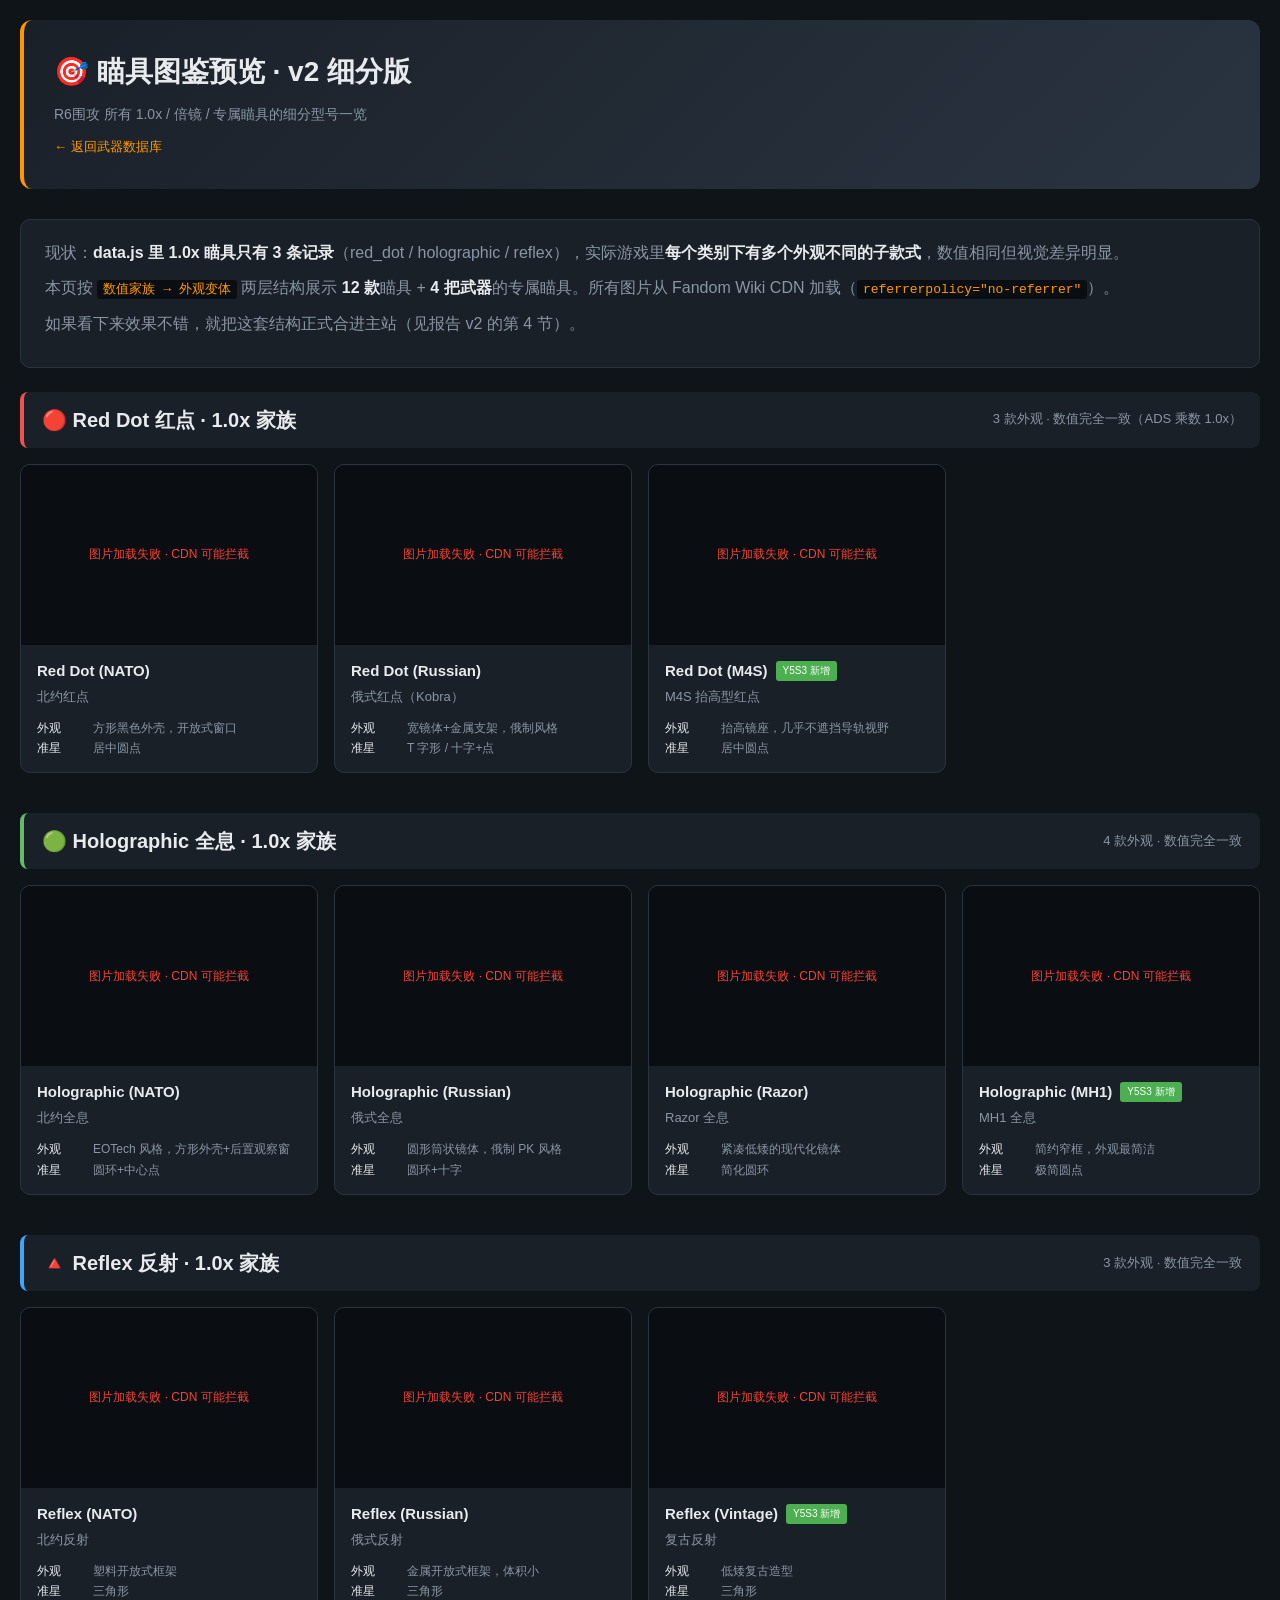
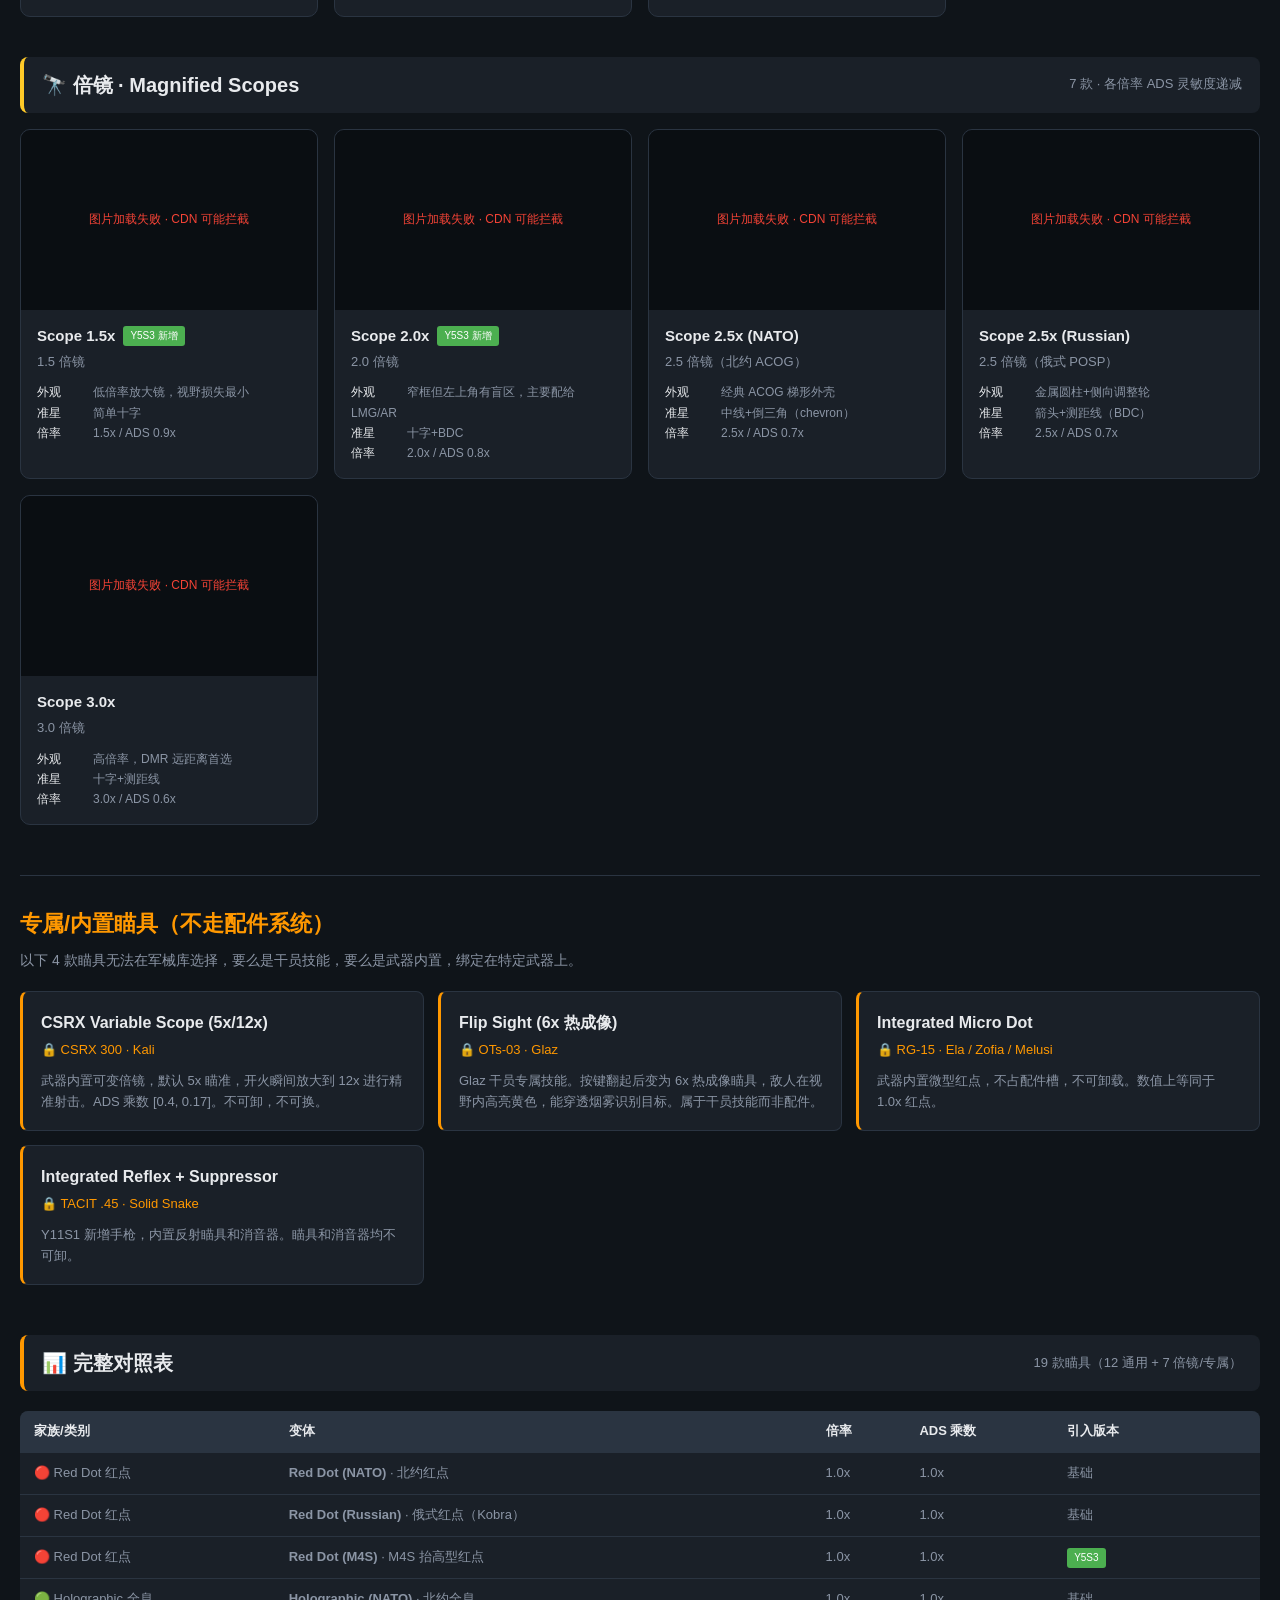
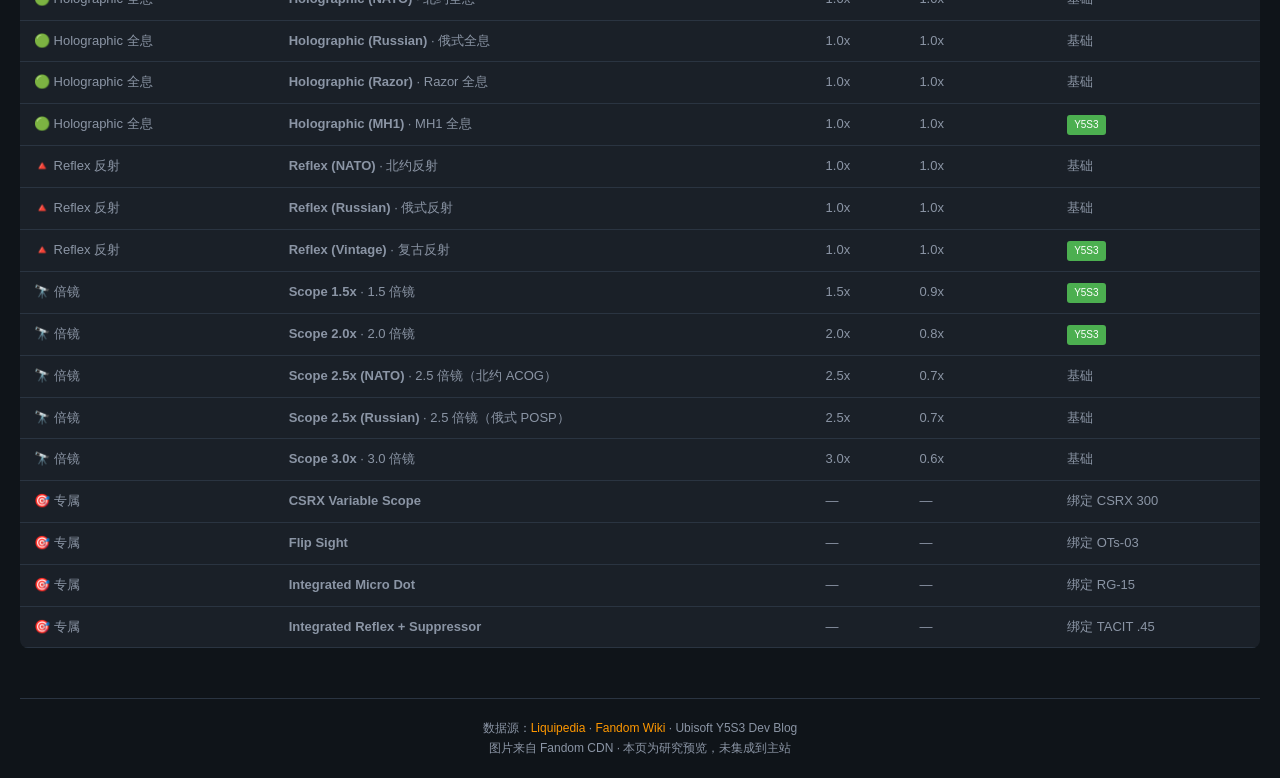
==== sights-preview.html @ 86407b9c "feat(sights): 新增瞄具 v2 细分版预览页 (sights-preview.html)" ====
<!DOCTYPE html>
<html lang="zh-CN">
<head>
<meta charset="UTF-8">
<meta name="viewport" content="width=device-width, initial-scale=1.0">
<title>R6S 瞄具图鉴预览 · v2 细分版</title>
<style>
  :root {
    --bg: #0f1419;
    --card: #1a2028;
    --card-hover: #232a35;
    --border: #2a3441;
    --text: #e8eaed;
    --text-dim: #8b95a5;
    --accent: #ff9800;
    --ok: #4caf50;
    --warn: #f44336;
    --family-red: #ef5350;
    --family-green: #66bb6a;
    --family-blue: #42a5f5;
    --family-gold: #ffca28;
  }
  * { box-sizing: border-box; margin: 0; padding: 0; }
  body {
    background: var(--bg);
    color: var(--text);
    font-family: -apple-system, 'Segoe UI', 'PingFang SC', 'Microsoft YaHei', sans-serif;
    line-height: 1.6;
    padding: 20px;
    max-width: 1400px;
    margin: 0 auto;
  }
  .banner {
    background: linear-gradient(135deg, #1a2028 0%, #2a3441 100%);
    padding: 30px;
    border-radius: 12px;
    border-left: 4px solid var(--accent);
    margin-bottom: 30px;
  }
  h1 { font-size: 28px; margin-bottom: 8px; }
  .subtitle { color: var(--text-dim); font-size: 14px; }
  .back-link {
    display: inline-block; margin-top: 12px;
    color: var(--accent); text-decoration: none;
    font-size: 13px;
  }
  .back-link:hover { text-decoration: underline; }

  .intro {
    background: var(--card);
    padding: 20px 24px;
    border-radius: 10px;
    margin-bottom: 24px;
    border: 1px solid var(--border);
  }
  .intro p { margin-bottom: 10px; color: var(--text-dim); }
  .intro strong { color: var(--text); }
  .intro code {
    background: #0a0e12;
    color: var(--accent);
    padding: 2px 6px;
    border-radius: 3px;
    font-size: 13px;
  }

  .family-section {
    margin-bottom: 40px;
  }
  .family-header {
    display: flex;
    align-items: center;
    gap: 12px;
    margin-bottom: 16px;
    padding: 12px 18px;
    background: var(--card);
    border-radius: 8px;
    border-left: 4px solid var(--family-color);
  }
  .family-header.red    { --family-color: var(--family-red); }
  .family-header.green  { --family-color: var(--family-green); }
  .family-header.blue   { --family-color: var(--family-blue); }
  .family-header.gold   { --family-color: var(--family-gold); }
  .family-title { font-size: 20px; font-weight: 600; }
  .family-meta  { color: var(--text-dim); font-size: 13px; margin-left: auto; }

  .variant-grid {
    display: grid;
    grid-template-columns: repeat(auto-fill, minmax(280px, 1fr));
    gap: 16px;
  }
  .variant-card {
    background: var(--card);
    border: 1px solid var(--border);
    border-radius: 10px;
    overflow: hidden;
    transition: transform 0.15s, border-color 0.15s;
  }
  .variant-card:hover {
    transform: translateY(-2px);
    border-color: var(--accent);
    background: var(--card-hover);
  }
  .variant-image {
    width: 100%;
    height: 180px;
    background: #0a0e12;
    display: flex;
    align-items: center;
    justify-content: center;
    overflow: hidden;
    position: relative;
  }
  .variant-image img {
    max-width: 90%;
    max-height: 90%;
    object-fit: contain;
    filter: drop-shadow(0 2px 8px rgba(0,0,0,0.5));
  }
  .variant-image .loading {
    color: var(--text-dim);
    font-size: 13px;
  }
  .variant-image .error {
    color: var(--warn);
    font-size: 12px;
    padding: 12px;
    text-align: center;
  }
  .variant-info {
    padding: 14px 16px;
  }
  .variant-name {
    font-size: 15px;
    font-weight: 600;
    margin-bottom: 4px;
    display: flex;
    align-items: center;
    gap: 8px;
  }
  .variant-cn {
    color: var(--text-dim);
    font-size: 13px;
    margin-bottom: 10px;
  }
  .variant-detail {
    font-size: 12px;
    color: var(--text-dim);
    line-height: 1.7;
  }
  .variant-detail .label {
    color: var(--text);
    display: inline-block;
    min-width: 56px;
  }
  .badge {
    display: inline-block;
    padding: 2px 7px;
    border-radius: 3px;
    font-size: 10px;
    font-weight: 500;
    background: #2a3441;
    color: var(--text-dim);
  }
  .badge.new { background: #4caf50; color: white; }

  .special-section {
    margin-top: 50px;
    padding-top: 30px;
    border-top: 1px solid var(--border);
  }
  .special-section h2 {
    font-size: 22px; margin-bottom: 8px; color: var(--accent);
  }
  .special-section .desc { color: var(--text-dim); margin-bottom: 20px; font-size: 14px; }
  .special-grid {
    display: grid;
    grid-template-columns: repeat(auto-fit, minmax(300px, 1fr));
    gap: 14px;
  }
  .special-card {
    background: var(--card);
    border: 1px solid var(--border);
    border-left: 3px solid var(--accent);
    border-radius: 8px;
    padding: 18px;
  }
  .special-name { font-size: 16px; font-weight: 600; margin-bottom: 4px; }
  .special-weapon { color: var(--accent); font-size: 13px; margin-bottom: 10px; }
  .special-desc { color: var(--text-dim); font-size: 13px; }

  .comparison-table {
    width: 100%;
    margin-top: 20px;
    border-collapse: collapse;
    background: var(--card);
    border-radius: 8px;
    overflow: hidden;
  }
  .comparison-table th, .comparison-table td {
    padding: 10px 14px;
    text-align: left;
    border-bottom: 1px solid var(--border);
    font-size: 13px;
  }
  .comparison-table th {
    background: #2a3441;
    color: var(--text);
    font-weight: 600;
  }
  .comparison-table td { color: var(--text-dim); }

  footer {
    margin-top: 50px;
    padding-top: 20px;
    border-top: 1px solid var(--border);
    color: var(--text-dim);
    font-size: 12px;
    text-align: center;
  }
  footer a { color: var(--accent); text-decoration: none; }
</style>
</head>
<body>

<div class="banner">
  <h1>🎯 瞄具图鉴预览 · v2 细分版</h1>
  <div class="subtitle">R6围攻 所有 1.0x / 倍镜 / 专属瞄具的细分型号一览</div>
  <a href="index.html" class="back-link">← 返回武器数据库</a>
</div>

<div class="intro">
  <p>现状：<strong>data.js 里 1.0x 瞄具只有 3 条记录</strong>（red_dot / holographic / reflex），实际游戏里<strong>每个类别下有多个外观不同的子款式</strong>，数值相同但视觉差异明显。</p>
  <p>本页按 <code>数值家族 → 外观变体</code> 两层结构展示 <strong>12 款</strong>瞄具 +
    <strong>4 把武器</strong>的专属瞄具。所有图片从 Fandom Wiki CDN 加载（<code>referrerpolicy="no-referrer"</code>）。</p>
  <p>如果看下来效果不错，就把这套结构正式合进主站（见报告 v2 的第 4 节）。</p>
</div>

<!-- 1.0x 三大家族 -->
<div class="family-section">
  <div class="family-header red">
    <span class="family-title">🔴 Red Dot 红点 · 1.0x 家族</span>
    <span class="family-meta">3 款外观 · 数值完全一致（ADS 乘数 1.0x）</span>
  </div>
  <div class="variant-grid" id="grid-reddot"></div>
</div>

<div class="family-section">
  <div class="family-header green">
    <span class="family-title">🟢 Holographic 全息 · 1.0x 家族</span>
    <span class="family-meta">4 款外观 · 数值完全一致</span>
  </div>
  <div class="variant-grid" id="grid-holo"></div>
</div>

<div class="family-section">
  <div class="family-header blue">
    <span class="family-title">🔺 Reflex 反射 · 1.0x 家族</span>
    <span class="family-meta">3 款外观 · 数值完全一致</span>
  </div>
  <div class="variant-grid" id="grid-reflex"></div>
</div>

<!-- 倍镜 -->
<div class="family-section">
  <div class="family-header gold">
    <span class="family-title">🔭 倍镜 · Magnified Scopes</span>
    <span class="family-meta">7 款 · 各倍率 ADS 灵敏度递减</span>
  </div>
  <div class="variant-grid" id="grid-scopes"></div>
</div>

<!-- 专属瞄具 -->
<div class="special-section">
  <h2>专属/内置瞄具（不走配件系统）</h2>
  <div class="desc">以下 4 款瞄具无法在军械库选择，要么是干员技能，要么是武器内置，绑定在特定武器上。</div>
  <div class="special-grid" id="grid-special"></div>
</div>

<!-- 对照表 -->
<div class="family-section" style="margin-top: 50px;">
  <div class="family-header" style="--family-color: var(--accent); border-left-color: var(--accent);">
    <span class="family-title">📊 完整对照表</span>
    <span class="family-meta">19 款瞄具（12 通用 + 7 倍镜/专属）</span>
  </div>
  <table class="comparison-table">
    <thead>
      <tr>
        <th>家族/类别</th>
        <th>变体</th>
        <th>倍率</th>
        <th>ADS 乘数</th>
        <th>引入版本</th>
      </tr>
    </thead>
    <tbody id="comparison-body"></tbody>
  </table>
</div>

<footer>
  数据源：<a href="https://liquipedia.net/rainbowsix/Portal:Attachments/Sights" target="_blank">Liquipedia</a>
  · <a href="https://rainbowsix.fandom.com/wiki/Red_Dot_Sight" target="_blank">Fandom Wiki</a>
  · Ubisoft Y5S3 Dev Blog<br>
  图片来自 Fandom CDN · 本页为研究预览，未集成到主站
</footer>

<script>
// ===== 数据定义（v2 两层结构） =====
const SIGHT_VARIANTS = [
  // Red Dot 3款
  { key:'red_dot_nato', family:'red_dot', label:'Red Dot (NATO)', labelCn:'北约红点',
    style:'方形黑色外壳，开放式窗口', reticle:'居中圆点', introducedIn:'基础',
    image:'https://static.wikia.nocookie.net/rainbowsix/images/4/46/NATO_Red_Dot_Regular.png/revision/latest?cb=20210202231606' },
  { key:'red_dot_russian', family:'red_dot', label:'Red Dot (Russian)', labelCn:'俄式红点（Kobra）',
    style:'宽镜体+金属支架，俄制风格', reticle:'T 字形 / 十字+点', introducedIn:'基础',
    image:'https://static.wikia.nocookie.net/rainbowsix/images/c/cb/Red_Dot_Sight_Russian.PNG/revision/latest?cb=20200821085640' },
  { key:'red_dot_m4s', family:'red_dot', label:'Red Dot (M4S)', labelCn:'M4S 抬高型红点',
    style:'抬高镜座，几乎不遮挡导轨视野', reticle:'居中圆点', introducedIn:'Y5S3',
    image:'https://static.wikia.nocookie.net/rainbowsix/images/3/35/NATO_Red_Dot_Raised.png/revision/latest?cb=20210202231627' },

  // Holo 4款
  { key:'holo_nato', family:'holographic', label:'Holographic (NATO)', labelCn:'北约全息',
    style:'EOTech 风格，方形外壳+后置观察窗', reticle:'圆环+中心点', introducedIn:'基础',
    image:'https://static.wikia.nocookie.net/rainbowsix/images/5/53/NATO_Holographic.png/revision/latest?cb=20210202225911' },
  { key:'holo_russian', family:'holographic', label:'Holographic (Russian)', labelCn:'俄式全息',
    style:'圆形筒状镜体，俄制 PK 风格', reticle:'圆环+十字', introducedIn:'基础',
    image:'https://static.wikia.nocookie.net/rainbowsix/images/9/98/Holographic_Sight_Russian.PNG/revision/latest?cb=20200821090814' },
  { key:'holo_razor', family:'holographic', label:'Holographic (Razor)', labelCn:'Razor 全息',
    style:'紧凑低矮的现代化镜体', reticle:'简化圆环', introducedIn:'基础',
    image:'https://static.wikia.nocookie.net/rainbowsix/images/b/bc/Razor_Holographic.png/revision/latest?cb=20210202225956' },
  { key:'holo_mh1', family:'holographic', label:'Holographic (MH1)', labelCn:'MH1 全息',
    style:'简约窄框，外观最简洁', reticle:'极简圆点', introducedIn:'Y5S3',
    image:'https://static.wikia.nocookie.net/rainbowsix/images/0/01/MH1_Holographic.png/revision/latest?cb=20210202230013' },

  // Reflex 3款
  { key:'reflex_nato', family:'reflex', label:'Reflex (NATO)', labelCn:'北约反射',
    style:'塑料开放式框架', reticle:'三角形', introducedIn:'基础',
    image:'https://static.wikia.nocookie.net/rainbowsix/images/c/c7/NATO_Reflex.png/revision/latest?cb=20210202231743' },
  { key:'reflex_russian', family:'reflex', label:'Reflex (Russian)', labelCn:'俄式反射',
    style:'金属开放式框架，体积小', reticle:'三角形', introducedIn:'基础',
    image:'https://static.wikia.nocookie.net/rainbowsix/images/b/b9/Reflex_Sight_Russian_1.png/revision/latest?cb=20210110024456' },
  { key:'reflex_vintage', family:'reflex', label:'Reflex (Vintage)', labelCn:'复古反射',
    style:'低矮复古造型', reticle:'三角形', introducedIn:'Y5S3',
    image:'https://static.wikia.nocookie.net/rainbowsix/images/1/18/Vintage_Reflex.png/revision/latest?cb=20210219051957' },

  // 倍镜
  { key:'scope_1_5x', family:'scope', label:'Scope 1.5x', labelCn:'1.5 倍镜',
    style:'低倍率放大镜，视野损失最小', reticle:'简单十字', introducedIn:'Y5S3', mag:'1.5x', adsMult:'0.9x',
    image:'https://static.wikia.nocookie.net/rainbowsix/images/7/7c/Scope_1.5x_HUD_Icon_R6S.png/revision/latest?cb=20200823024509' },
  { key:'scope_2_0x', family:'scope', label:'Scope 2.0x', labelCn:'2.0 倍镜',
    style:'窄框但左上角有盲区，主要配给 LMG/AR', reticle:'十字+BDC', introducedIn:'Y5S3', mag:'2.0x', adsMult:'0.8x',
    image:'https://static.wikia.nocookie.net/rainbowsix/images/d/d4/Scope_2.0x_HUD_Icon_R6S.png/revision/latest?cb=20200823030429' },
  { key:'scope_2_5x_nato', family:'scope', label:'Scope 2.5x (NATO)', labelCn:'2.5 倍镜（北约 ACOG）',
    style:'经典 ACOG 梯形外壳', reticle:'中线+倒三角（chevron）', introducedIn:'基础', mag:'2.5x', adsMult:'0.7x',
    image:'https://static.wikia.nocookie.net/rainbowsix/images/0/0c/Scope_2.5x_NATO_Icon.png/revision/latest?cb=20200821083835' },
  { key:'scope_2_5x_russian', family:'scope', label:'Scope 2.5x (Russian)', labelCn:'2.5 倍镜（俄式 POSP）',
    style:'金属圆柱+侧向调整轮', reticle:'箭头+测距线（BDC）', introducedIn:'基础', mag:'2.5x', adsMult:'0.7x',
    image:'https://static.wikia.nocookie.net/rainbowsix/images/8/8b/Scope_2.5x_Russian_Icon.png/revision/latest?cb=20200821083857' },
  { key:'scope_3_0x', family:'scope', label:'Scope 3.0x', labelCn:'3.0 倍镜',
    style:'高倍率，DMR 远距离首选', reticle:'十字+测距线', introducedIn:'基础', mag:'3.0x', adsMult:'0.6x',
    image:'https://static.wikia.nocookie.net/rainbowsix/images/b/bf/Scope_3.0x_Icon.jpeg/revision/latest?cb=20200821064044' }
];

const SPECIAL_SIGHTS = [
  { name:'CSRX Variable Scope (5x/12x)', weapon:'CSRX 300 · Kali',
    desc:'武器内置可变倍镜，默认 5x 瞄准，开火瞬间放大到 12x 进行精准射击。ADS 乘数 [0.4, 0.17]。不可卸，不可换。' },
  { name:'Flip Sight (6x 热成像)', weapon:'OTs-03 · Glaz',
    desc:'Glaz 干员专属技能。按键翻起后变为 6x 热成像瞄具，敌人在视野内高亮黄色，能穿透烟雾识别目标。属于干员技能而非配件。' },
  { name:'Integrated Micro Dot', weapon:'RG-15 · Ela / Zofia / Melusi',
    desc:'武器内置微型红点，不占配件槽，不可卸载。数值上等同于 1.0x 红点。' },
  { name:'Integrated Reflex + Suppressor', weapon:'TACIT .45 · Solid Snake',
    desc:'Y11S1 新增手枪，内置反射瞄具和消音器。瞄具和消音器均不可卸。' }
];

// ===== 渲染 =====
function makeCard(v) {
  const badge = v.introducedIn === 'Y5S3' ? `<span class="badge new">Y5S3 新增</span>` : '';
  return `
    <div class="variant-card">
      <div class="variant-image">
        <img src="${v.image}" alt="${v.label}" referrerpolicy="no-referrer"
             onerror="this.style.display='none'; this.parentNode.innerHTML='<div class=\\'error\\'>图片加载失败 · CDN 可能拦截</div>'">
      </div>
      <div class="variant-info">
        <div class="variant-name">${v.label} ${badge}</div>
        <div class="variant-cn">${v.labelCn}</div>
        <div class="variant-detail">
          <div><span class="label">外观</span>${v.style}</div>
          <div><span class="label">准星</span>${v.reticle}</div>
          ${v.mag ? `<div><span class="label">倍率</span>${v.mag} / ADS ${v.adsMult}</div>` : ''}
        </div>
      </div>
    </div>`;
}

function render() {
  const byFamily = {
    red_dot:    document.getElementById('grid-reddot'),
    holographic:document.getElementById('grid-holo'),
    reflex:     document.getElementById('grid-reflex'),
    scope:      document.getElementById('grid-scopes')
  };
  SIGHT_VARIANTS.forEach(v => {
    const g = byFamily[v.family];
    if (g) g.insertAdjacentHTML('beforeend', makeCard(v));
  });

  // 专属
  const spGrid = document.getElementById('grid-special');
  SPECIAL_SIGHTS.forEach(s => {
    spGrid.insertAdjacentHTML('beforeend', `
      <div class="special-card">
        <div class="special-name">${s.name}</div>
        <div class="special-weapon">🔒 ${s.weapon}</div>
        <div class="special-desc">${s.desc}</div>
      </div>`);
  });

  // 对照表
  const familyLabel = { red_dot:'🔴 Red Dot 红点', holographic:'🟢 Holographic 全息', reflex:'🔺 Reflex 反射', scope:'🔭 倍镜' };
  const body = document.getElementById('comparison-body');
  SIGHT_VARIANTS.forEach(v => {
    body.insertAdjacentHTML('beforeend', `
      <tr>
        <td>${familyLabel[v.family] || v.family}</td>
        <td><strong>${v.label}</strong> · ${v.labelCn}</td>
        <td>${v.mag || '1.0x'}</td>
        <td>${v.adsMult || '1.0x'}</td>
        <td>${v.introducedIn === 'Y5S3' ? '<span class="badge new">Y5S3</span>' : '基础'}</td>
      </tr>`);
  });
  // 专属瞄具也塞进表尾
  SPECIAL_SIGHTS.forEach(s => {
    body.insertAdjacentHTML('beforeend', `
      <tr>
        <td>🎯 专属</td>
        <td><strong>${s.name.split(' (')[0]}</strong></td>
        <td>—</td>
        <td>—</td>
        <td>绑定 ${s.weapon.split(' · ')[0]}</td>
      </tr>`);
  });
}
render();
</script>
</body>
</html>
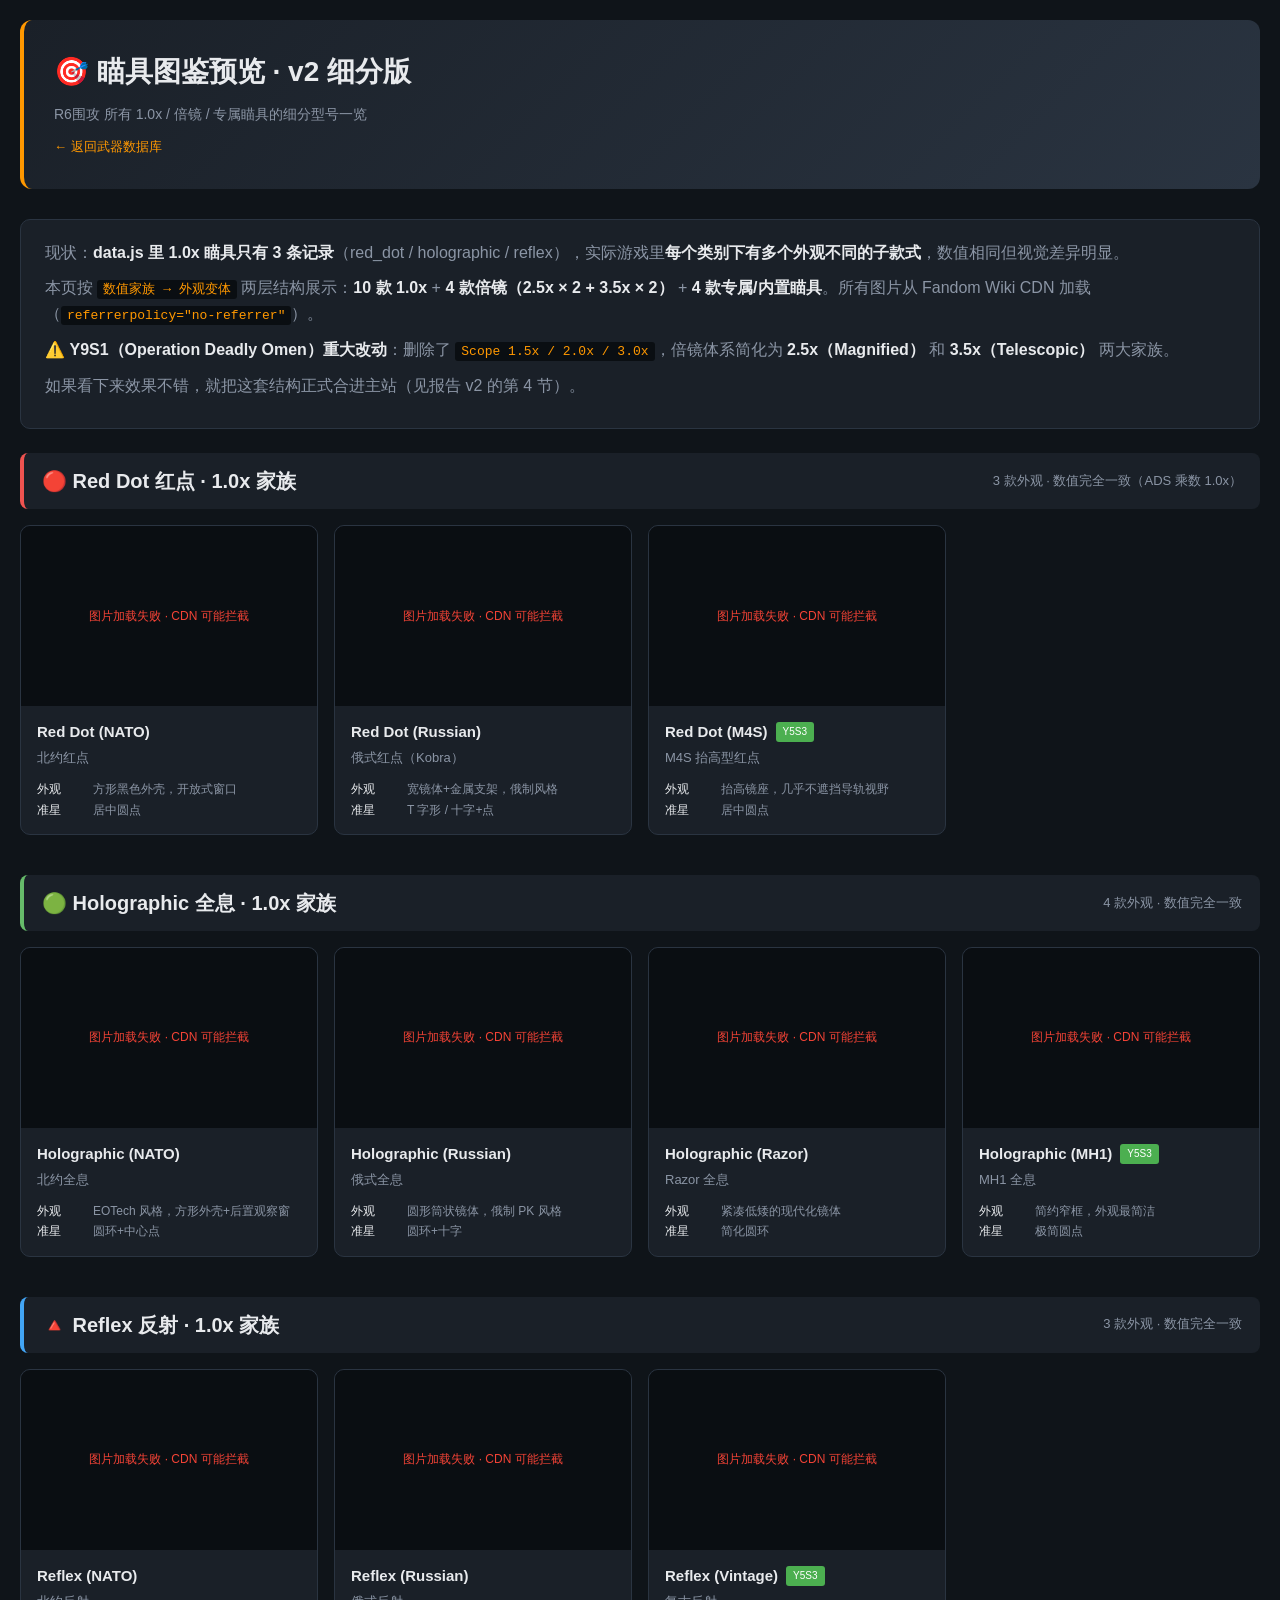
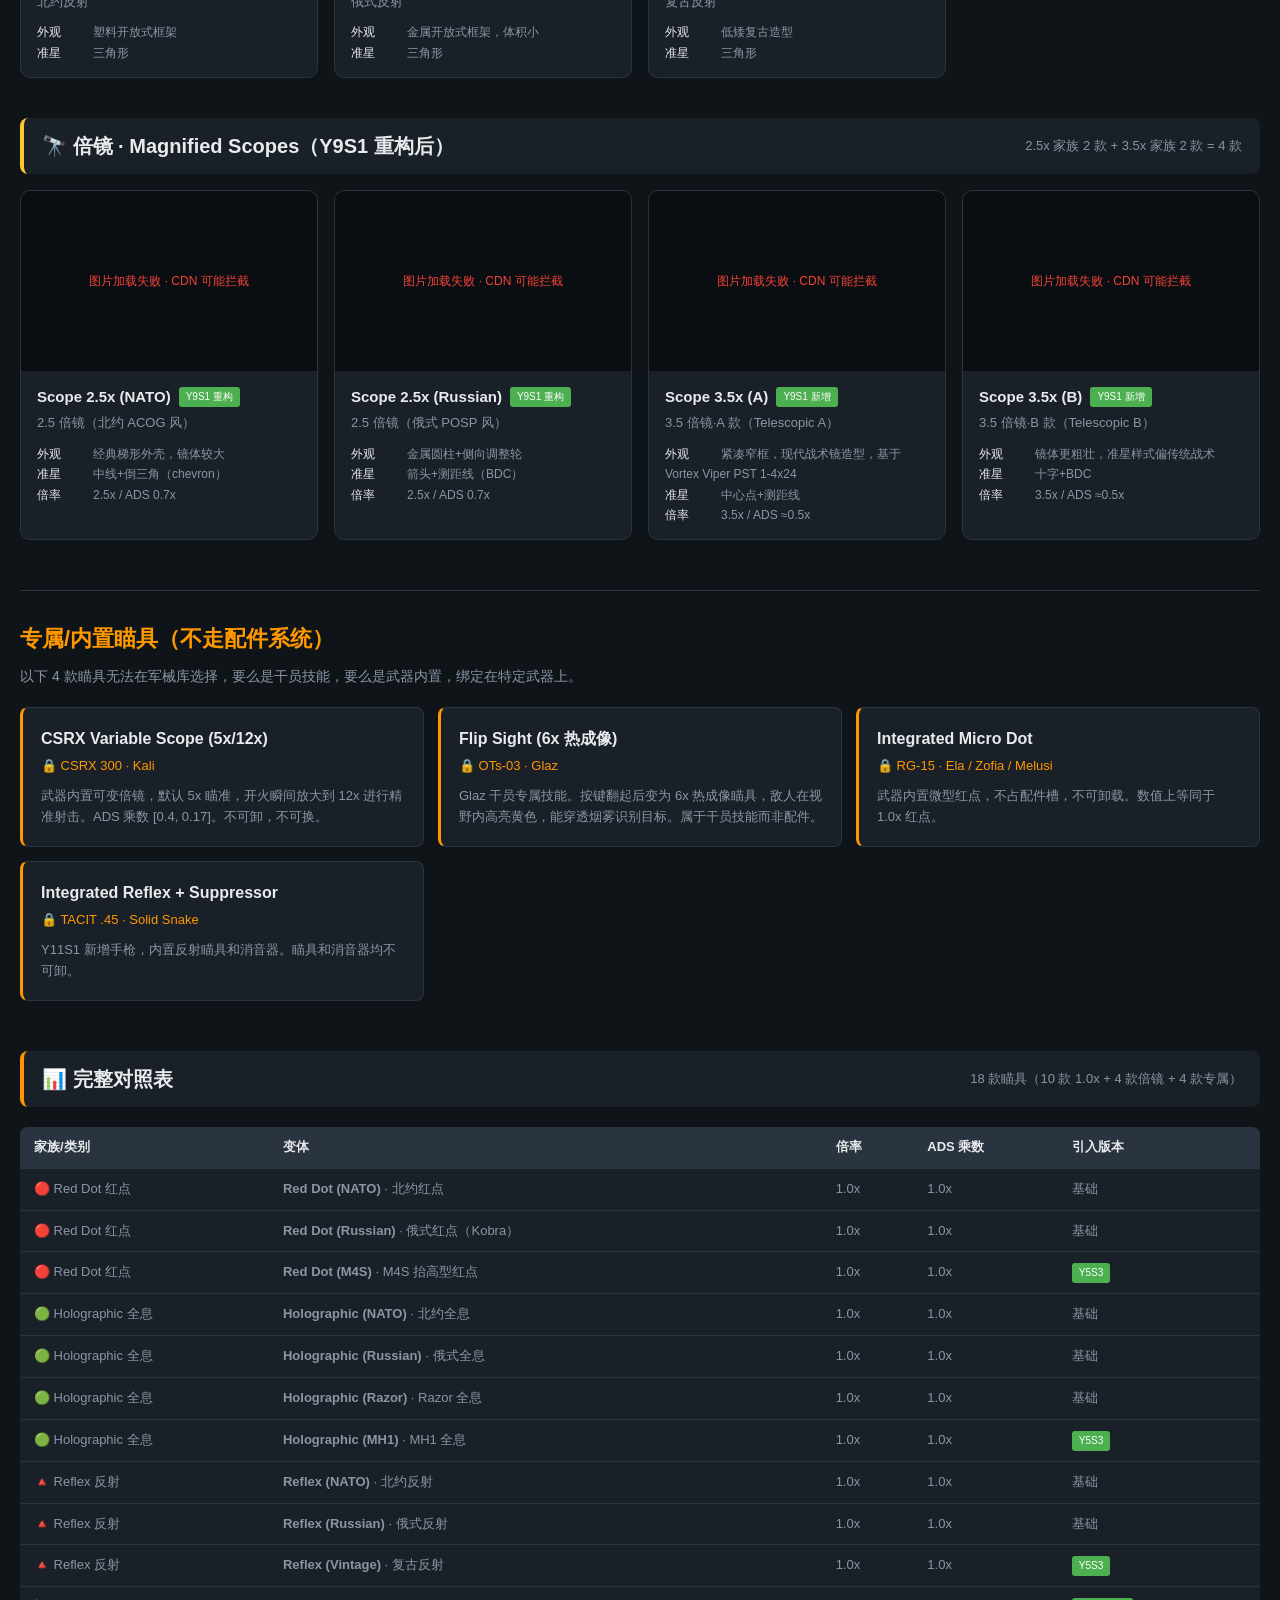
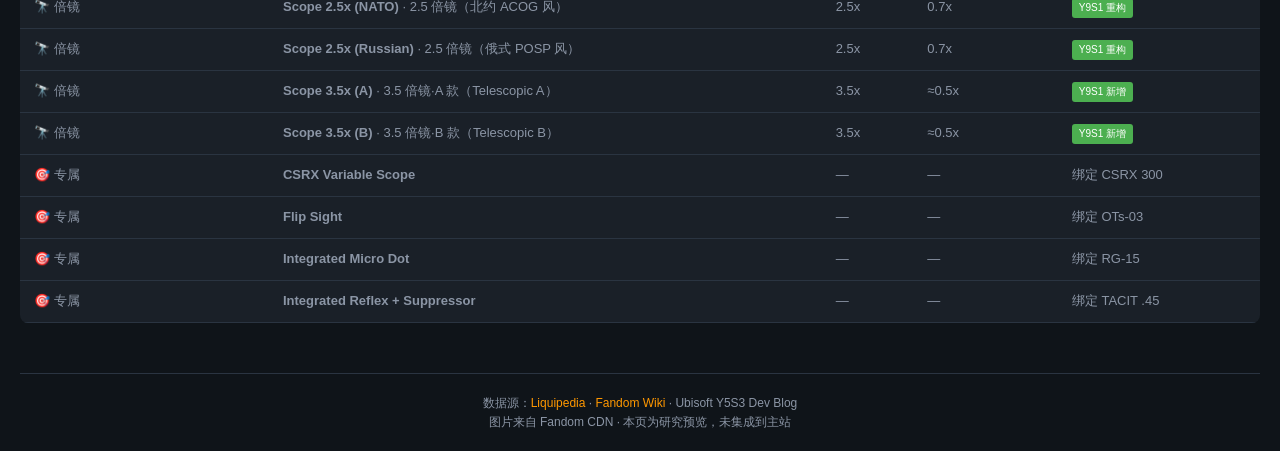
==== commit b8a26ca5: "fix(sights-v2): 倍镜体系按 Y9S1 重构——只保留 2.5x (2款) + 3.5x (2款)，修正图片映射" ====
--- a/sights-preview.html
+++ b/sights-preview.html
@@ -230,8 +230,9 @@
 
 <div class="intro">
   <p>现状：<strong>data.js 里 1.0x 瞄具只有 3 条记录</strong>（red_dot / holographic / reflex），实际游戏里<strong>每个类别下有多个外观不同的子款式</strong>，数值相同但视觉差异明显。</p>
-  <p>本页按 <code>数值家族 → 外观变体</code> 两层结构展示 <strong>12 款</strong>瞄具 +
-    <strong>4 把武器</strong>的专属瞄具。所有图片从 Fandom Wiki CDN 加载（<code>referrerpolicy="no-referrer"</code>）。</p>
+  <p>本页按 <code>数值家族 → 外观变体</code> 两层结构展示：<strong>10 款 1.0x</strong> + <strong>4 款倍镜（2.5x × 2 + 3.5x × 2）</strong> +
+    <strong>4 款专属/内置瞄具</strong>。所有图片从 Fandom Wiki CDN 加载（<code>referrerpolicy="no-referrer"</code>）。</p>
+  <p>⚠️ <strong>Y9S1（Operation Deadly Omen）重大改动</strong>：删除了 <code>Scope 1.5x / 2.0x / 3.0x</code>，倍镜体系简化为 <strong>2.5x（Magnified）</strong> 和 <strong>3.5x（Telescopic）</strong> 两大家族。</p>
   <p>如果看下来效果不错，就把这套结构正式合进主站（见报告 v2 的第 4 节）。</p>
 </div>
 
@@ -263,8 +264,8 @@
 <!-- 倍镜 -->
 <div class="family-section">
   <div class="family-header gold">
-    <span class="family-title">🔭 倍镜 · Magnified Scopes</span>
-    <span class="family-meta">7 款 · 各倍率 ADS 灵敏度递减</span>
+    <span class="family-title">🔭 倍镜 · Magnified Scopes（Y9S1 重构后）</span>
+    <span class="family-meta">2.5x 家族 2 款 + 3.5x 家族 2 款 = 4 款</span>
   </div>
   <div class="variant-grid" id="grid-scopes"></div>
 </div>
@@ -280,7 +281,7 @@
 <div class="family-section" style="margin-top: 50px;">
   <div class="family-header" style="--family-color: var(--accent); border-left-color: var(--accent);">
     <span class="family-title">📊 完整对照表</span>
-    <span class="family-meta">19 款瞄具（12 通用 + 7 倍镜/专属）</span>
+    <span class="family-meta">18 款瞄具（10 款 1.0x + 4 款倍镜 + 4 款专属）</span>
   </div>
   <table class="comparison-table">
     <thead>
@@ -342,22 +343,20 @@
     style:'低矮复古造型', reticle:'三角形', introducedIn:'Y5S3',
     image:'https://static.wikia.nocookie.net/rainbowsix/images/1/18/Vintage_Reflex.png/revision/latest?cb=20210219051957' },
 
-  // 倍镜
-  { key:'scope_1_5x', family:'scope', label:'Scope 1.5x', labelCn:'1.5 倍镜',
-    style:'低倍率放大镜，视野损失最小', reticle:'简单十字', introducedIn:'Y5S3', mag:'1.5x', adsMult:'0.9x',
-    image:'https://static.wikia.nocookie.net/rainbowsix/images/7/7c/Scope_1.5x_HUD_Icon_R6S.png/revision/latest?cb=20200823024509' },
-  { key:'scope_2_0x', family:'scope', label:'Scope 2.0x', labelCn:'2.0 倍镜',
-    style:'窄框但左上角有盲区，主要配给 LMG/AR', reticle:'十字+BDC', introducedIn:'Y5S3', mag:'2.0x', adsMult:'0.8x',
-    image:'https://static.wikia.nocookie.net/rainbowsix/images/d/d4/Scope_2.0x_HUD_Icon_R6S.png/revision/latest?cb=20200823030429' },
-  { key:'scope_2_5x_nato', family:'scope', label:'Scope 2.5x (NATO)', labelCn:'2.5 倍镜（北约 ACOG）',
-    style:'经典 ACOG 梯形外壳', reticle:'中线+倒三角（chevron）', introducedIn:'基础', mag:'2.5x', adsMult:'0.7x',
+  // 倍镜（Y9S1 重构后：只剩 2.5x 和 3.5x 两个家族）
+  // 图片映射来自 Bruce 现场比对截图——Fandom 老版图片命名和实际游戏内不一致，已做修正
+  { key:'scope_2_5x_nato', family:'scope', label:'Scope 2.5x (NATO)', labelCn:'2.5 倍镜（北约 ACOG 风）',
+    style:'经典梯形外壳，镜体较大', reticle:'中线+倒三角（chevron）', introducedIn:'Y9S1 重构', mag:'2.5x', adsMult:'0.7x',
+    image:'https://static.wikia.nocookie.net/rainbowsix/images/0/03/Scope_1.5x.PNG/revision/latest?cb=20200821083608' },
+  { key:'scope_2_5x_russian', family:'scope', label:'Scope 2.5x (Russian)', labelCn:'2.5 倍镜（俄式 POSP 风）',
+    style:'金属圆柱+侧向调整轮', reticle:'箭头+测距线（BDC）', introducedIn:'Y9S1 重构', mag:'2.5x', adsMult:'0.7x',
+    image:'https://static.wikia.nocookie.net/rainbowsix/images/0/06/Scope_2.0x.PNG/revision/latest?cb=20200821075812' },
+  { key:'scope_3_5x_a', family:'scope', label:'Scope 3.5x (A)', labelCn:'3.5 倍镜·A 款（Telescopic A）',
+    style:'紧凑窄框，现代战术镜造型，基于 Vortex Viper PST 1-4x24', reticle:'中心点+测距线', introducedIn:'Y9S1 新增', mag:'3.5x', adsMult:'≈0.5x',
     image:'https://static.wikia.nocookie.net/rainbowsix/images/0/0c/Scope_2.5x_NATO_Icon.png/revision/latest?cb=20200821083835' },
-  { key:'scope_2_5x_russian', family:'scope', label:'Scope 2.5x (Russian)', labelCn:'2.5 倍镜（俄式 POSP）',
-    style:'金属圆柱+侧向调整轮', reticle:'箭头+测距线（BDC）', introducedIn:'基础', mag:'2.5x', adsMult:'0.7x',
-    image:'https://static.wikia.nocookie.net/rainbowsix/images/8/8b/Scope_2.5x_Russian_Icon.png/revision/latest?cb=20200821083857' },
-  { key:'scope_3_0x', family:'scope', label:'Scope 3.0x', labelCn:'3.0 倍镜',
-    style:'高倍率，DMR 远距离首选', reticle:'十字+测距线', introducedIn:'基础', mag:'3.0x', adsMult:'0.6x',
-    image:'https://static.wikia.nocookie.net/rainbowsix/images/b/bf/Scope_3.0x_Icon.jpeg/revision/latest?cb=20200821064044' }
+  { key:'scope_3_5x_b', family:'scope', label:'Scope 3.5x (B)', labelCn:'3.5 倍镜·B 款（Telescopic B）',
+    style:'镜体更粗壮，准星样式偏传统战术', reticle:'十字+BDC', introducedIn:'Y9S1 新增', mag:'3.5x', adsMult:'≈0.5x',
+    image:'https://static.wikia.nocookie.net/rainbowsix/images/8/8b/Scope_2.5x_Russian_Icon.png/revision/latest?cb=20200821083857' }
 ];
 
 const SPECIAL_SIGHTS = [
@@ -373,7 +372,10 @@
 
 // ===== 渲染 =====
 function makeCard(v) {
-  const badge = v.introducedIn === 'Y5S3' ? `<span class="badge new">Y5S3 新增</span>` : '';
+  let badge = '';
+  if (v.introducedIn && v.introducedIn !== '基础') {
+    badge = `<span class="badge new">${v.introducedIn}</span>`;
+  }
   return `
     <div class="variant-card">
       <div class="variant-image">
@@ -425,7 +427,7 @@
         <td><strong>${v.label}</strong> · ${v.labelCn}</td>
         <td>${v.mag || '1.0x'}</td>
         <td>${v.adsMult || '1.0x'}</td>
-        <td>${v.introducedIn === 'Y5S3' ? '<span class="badge new">Y5S3</span>' : '基础'}</td>
+        <td>${v.introducedIn && v.introducedIn !== '基础' ? `<span class="badge new">${v.introducedIn}</span>` : '基础'}</td>
       </tr>`);
   });
   // 专属瞄具也塞进表尾
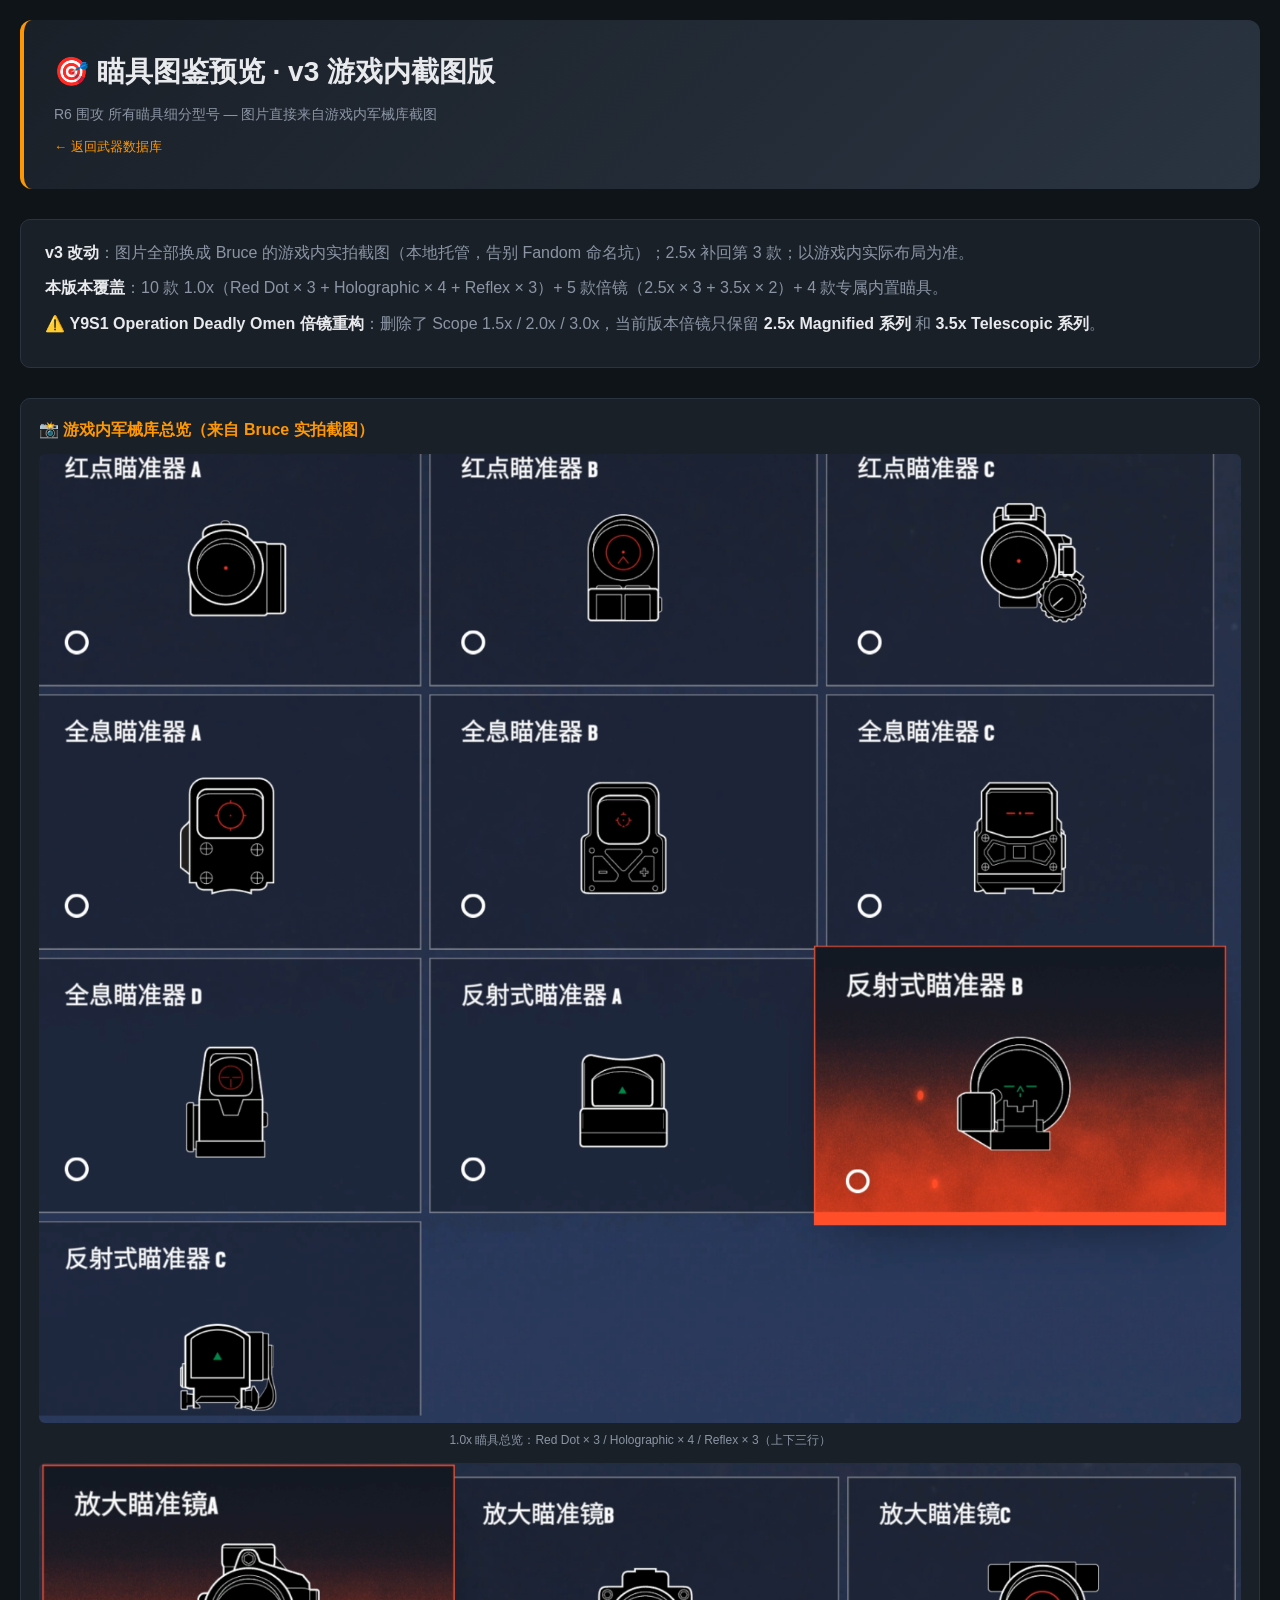
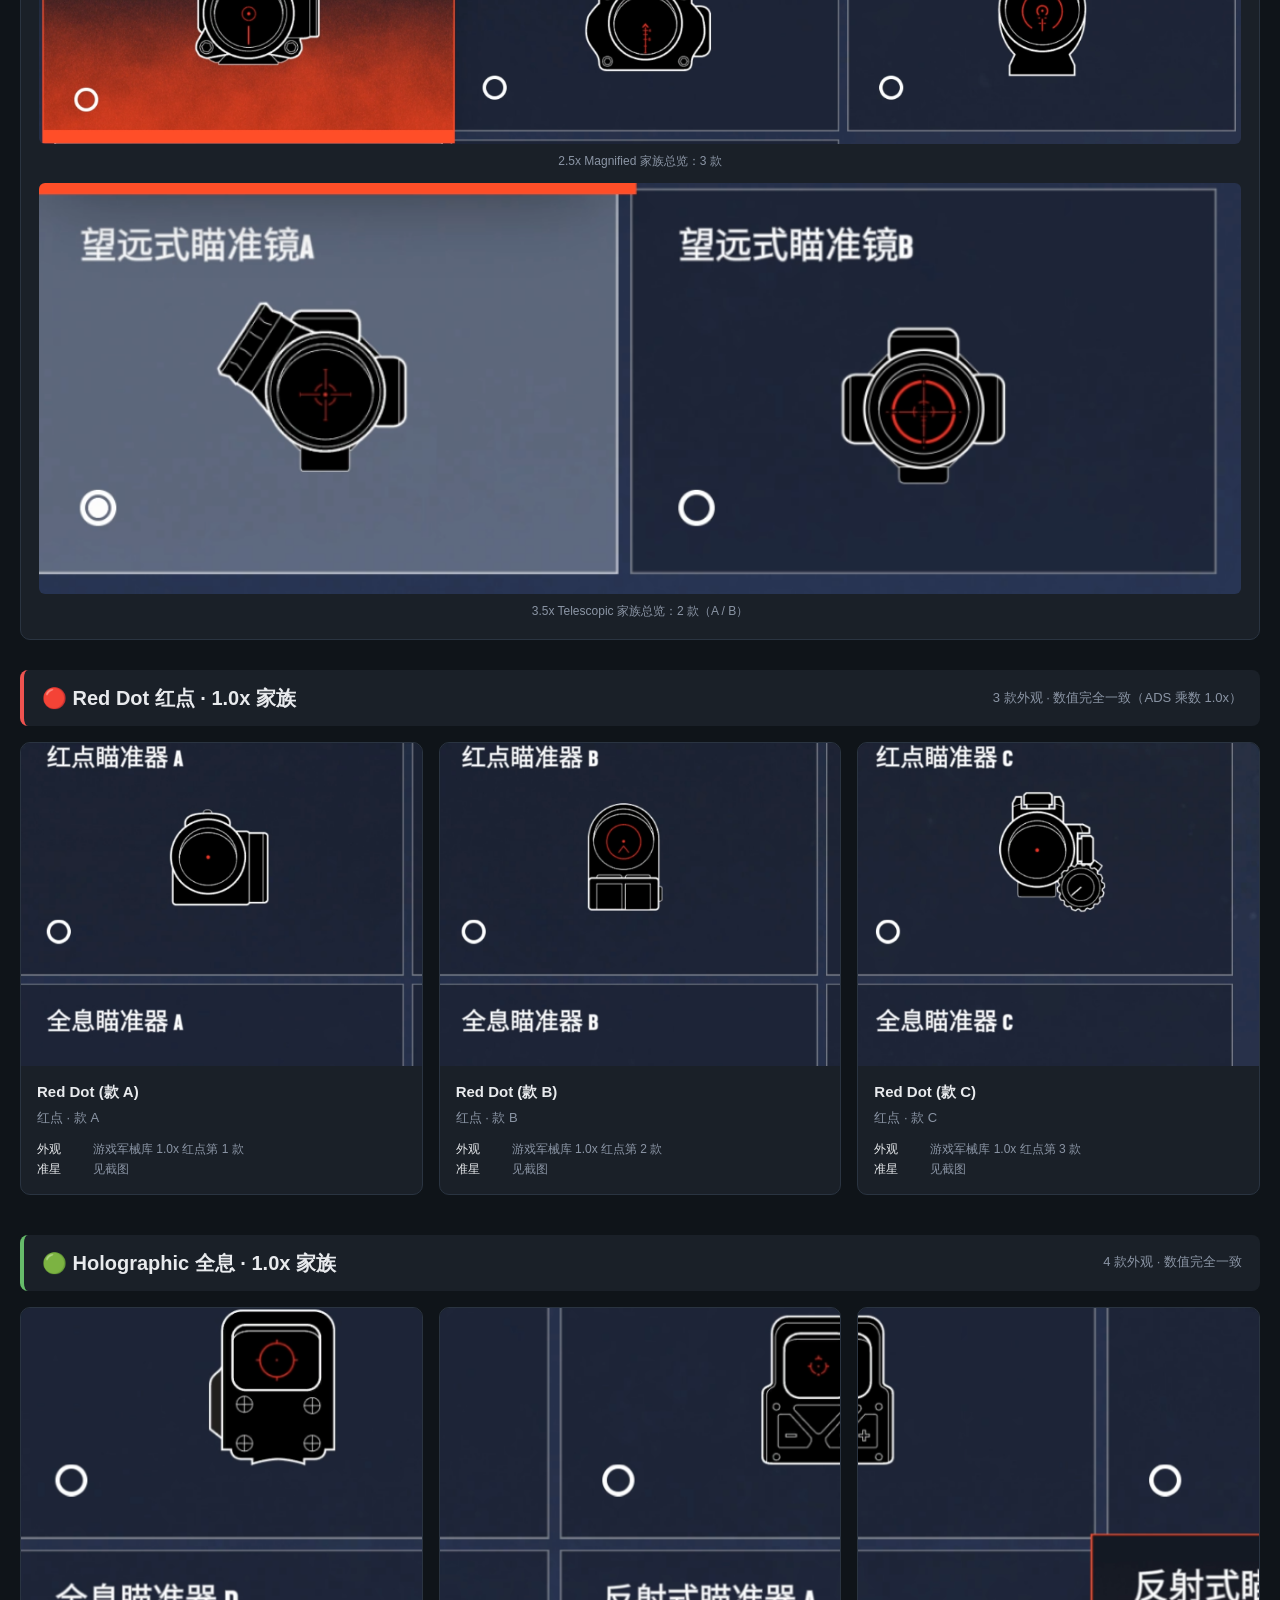
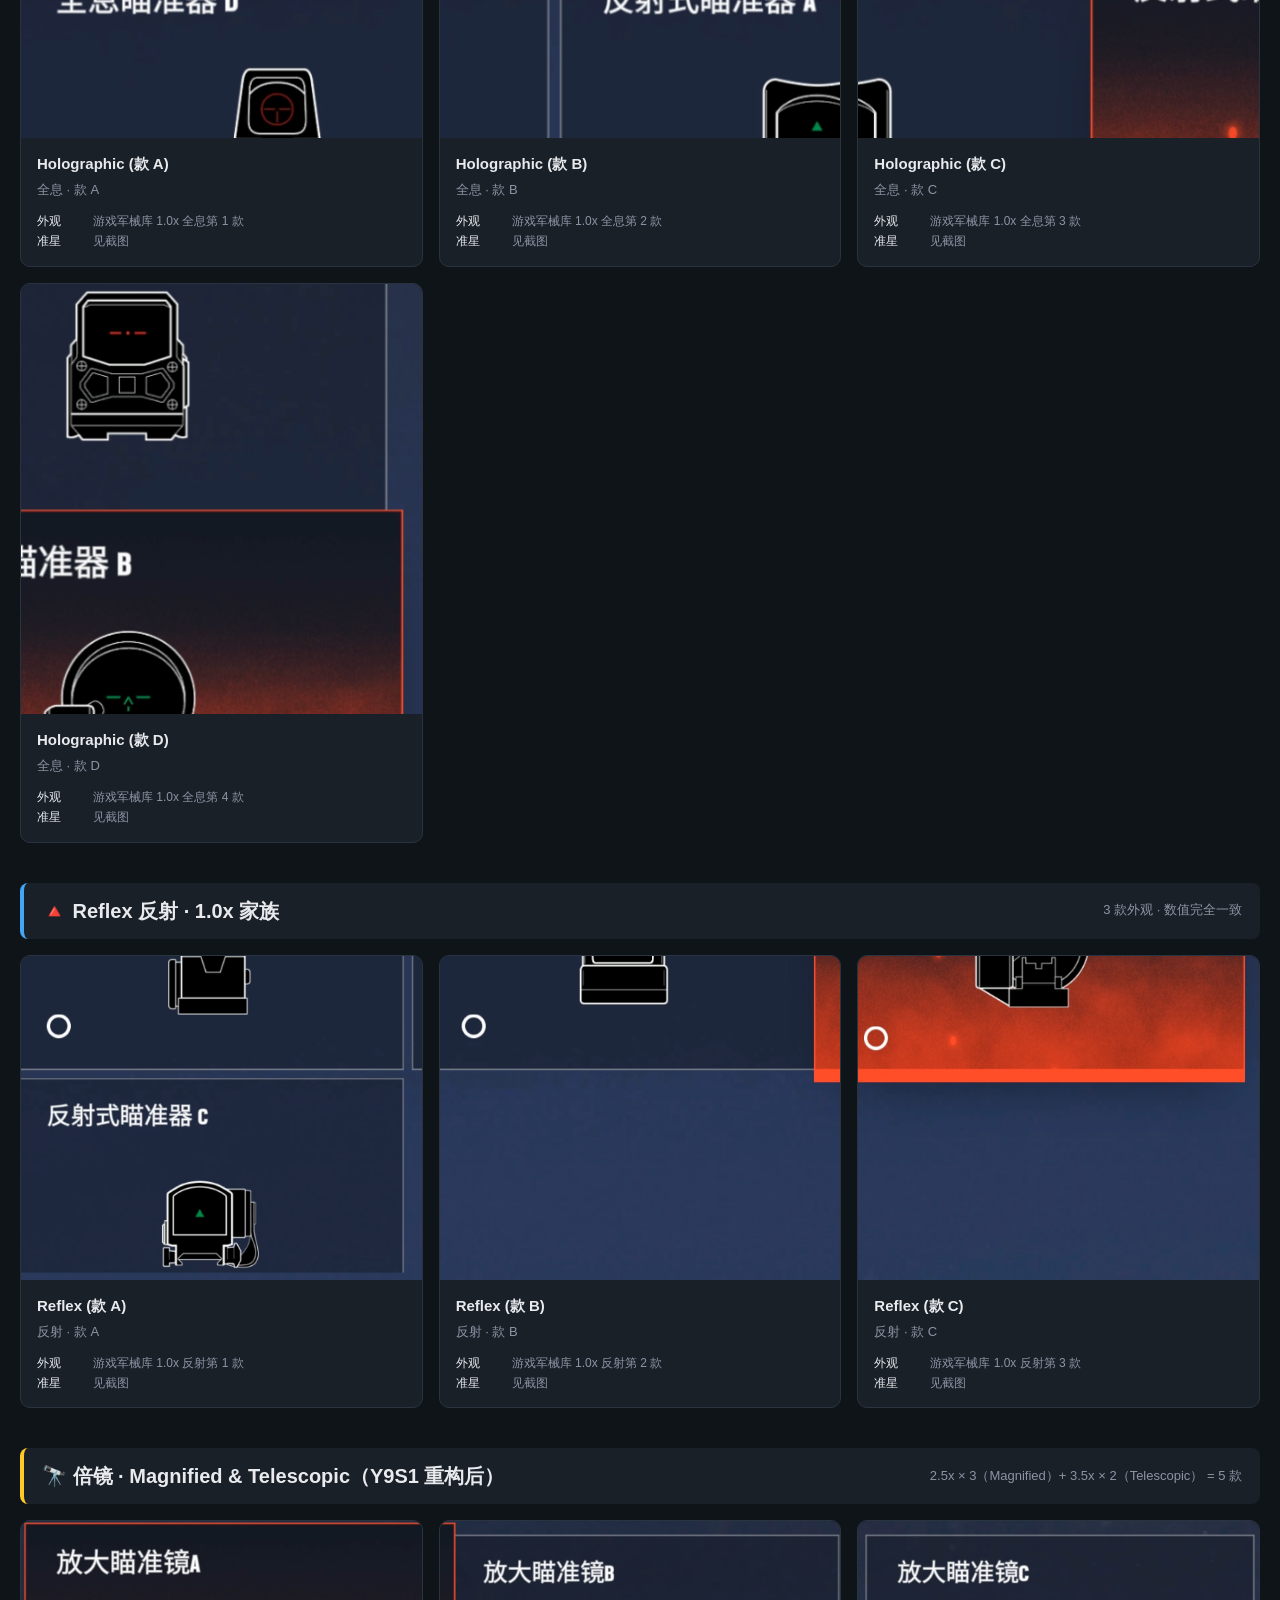
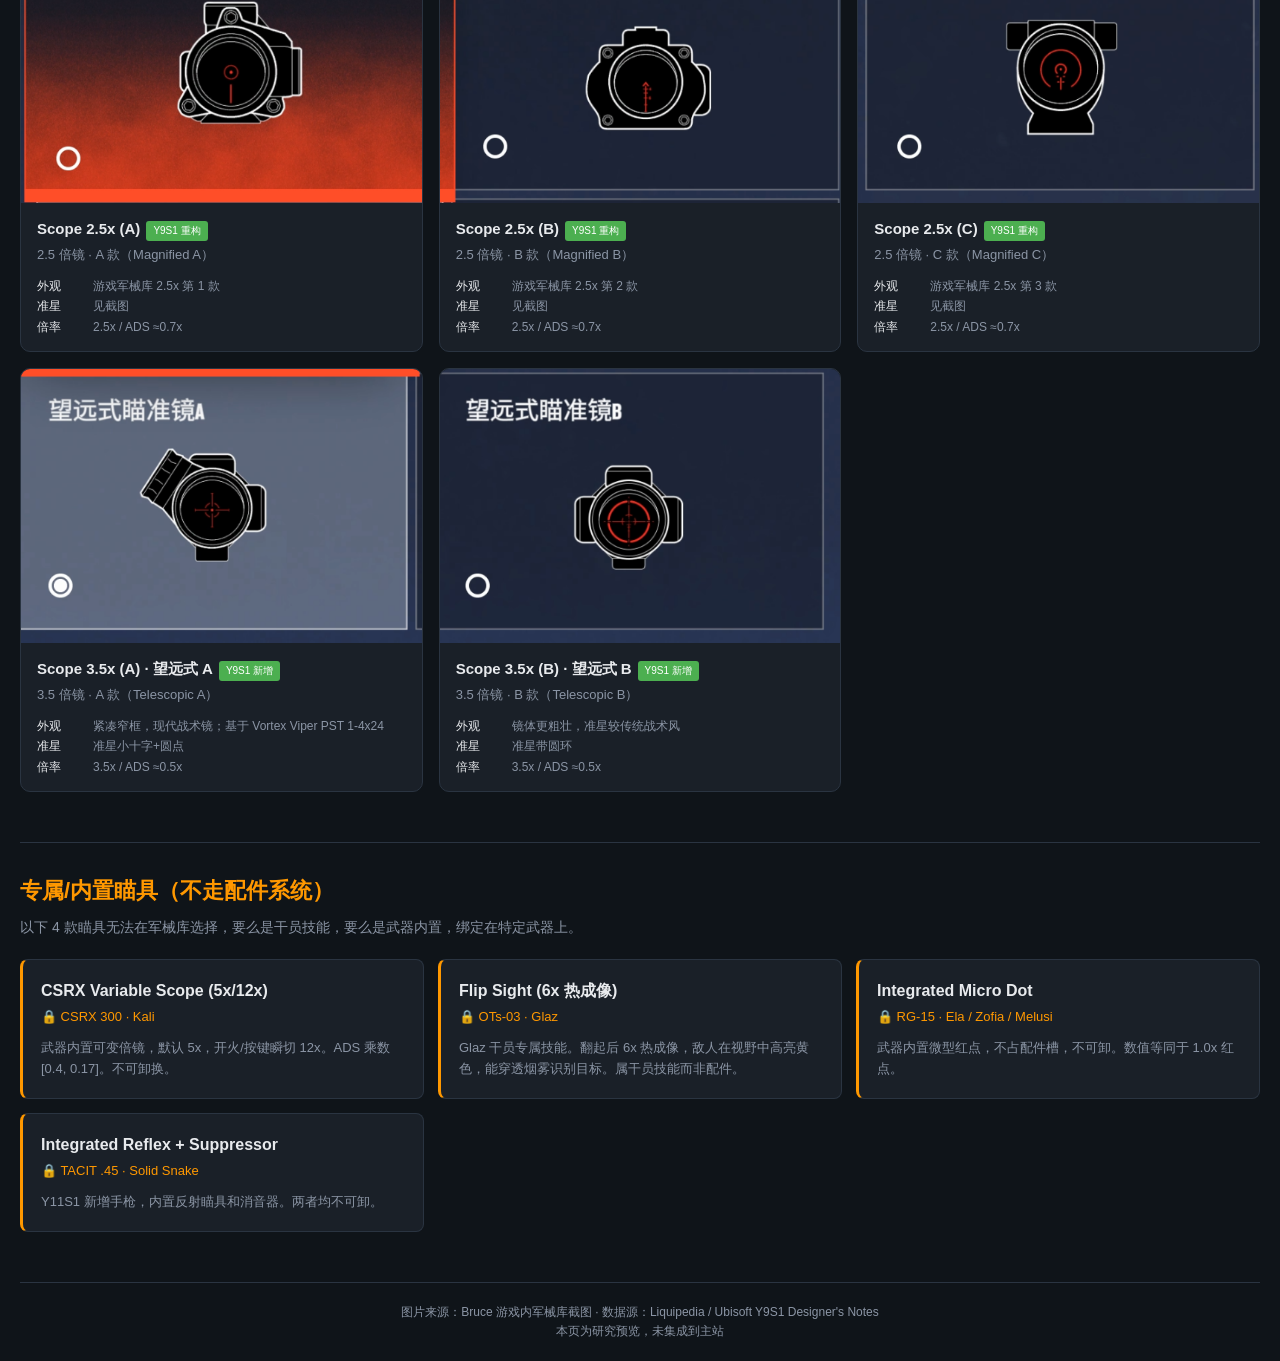
==== commit a32723b6: "feat(sights-v3): 改用游戏内实拍截图 + 2.5x 补齐 3 款 + 3.5x 保留 2 款" ====
--- a/sights-preview.html
+++ b/sights-preview.html
@@ -3,7 +3,7 @@
 <head>
 <meta charset="UTF-8">
 <meta name="viewport" content="width=device-width, initial-scale=1.0">
-<title>R6S 瞄具图鉴预览 · v2 细分版</title>
+<title>R6S 瞄具图鉴预览 · v3 游戏内截图版</title>
 <style>
   :root {
     --bg: #0f1419;
@@ -13,8 +13,6 @@
     --text: #e8eaed;
     --text-dim: #8b95a5;
     --accent: #ff9800;
-    --ok: #4caf50;
-    --warn: #f44336;
     --family-red: #ef5350;
     --family-green: #66bb6a;
     --family-blue: #42a5f5;
@@ -63,9 +61,31 @@
     font-size: 13px;
   }
 
-  .family-section {
-    margin-bottom: 40px;
-  }
+  /* 总览图片 */
+  .overview-section {
+    margin: 30px 0;
+    padding: 18px;
+    background: var(--card);
+    border: 1px solid var(--border);
+    border-radius: 10px;
+  }
+  .overview-section h3 {
+    font-size: 16px; margin-bottom: 12px;
+    color: var(--accent);
+  }
+  .overview-section img {
+    width: 100%;
+    border-radius: 6px;
+    display: block;
+  }
+  .overview-section .cap {
+    margin-top: 8px;
+    color: var(--text-dim);
+    font-size: 12px;
+    text-align: center;
+  }
+
+  .family-section { margin-bottom: 40px; }
   .family-header {
     display: flex;
     align-items: center;
@@ -85,7 +105,7 @@
 
   .variant-grid {
     display: grid;
-    grid-template-columns: repeat(auto-fill, minmax(280px, 1fr));
+    grid-template-columns: repeat(auto-fill, minmax(300px, 1fr));
     gap: 16px;
   }
   .variant-card {
@@ -102,29 +122,16 @@
   }
   .variant-image {
     width: 100%;
-    height: 180px;
     background: #0a0e12;
     display: flex;
     align-items: center;
     justify-content: center;
     overflow: hidden;
-    position: relative;
   }
   .variant-image img {
-    max-width: 90%;
-    max-height: 90%;
-    object-fit: contain;
-    filter: drop-shadow(0 2px 8px rgba(0,0,0,0.5));
-  }
-  .variant-image .loading {
-    color: var(--text-dim);
-    font-size: 13px;
-  }
-  .variant-image .error {
-    color: var(--warn);
-    font-size: 12px;
-    padding: 12px;
-    text-align: center;
+    width: 100%;
+    height: auto;
+    display: block;
   }
   .variant-info {
     padding: 14px 16px;
@@ -133,9 +140,6 @@
     font-size: 15px;
     font-weight: 600;
     margin-bottom: 4px;
-    display: flex;
-    align-items: center;
-    gap: 8px;
   }
   .variant-cn {
     color: var(--text-dim);
@@ -160,6 +164,7 @@
     font-weight: 500;
     background: #2a3441;
     color: var(--text-dim);
+    margin-left: 6px;
   }
   .badge.new { background: #4caf50; color: white; }
 
@@ -188,27 +193,6 @@
   .special-weapon { color: var(--accent); font-size: 13px; margin-bottom: 10px; }
   .special-desc { color: var(--text-dim); font-size: 13px; }
 
-  .comparison-table {
-    width: 100%;
-    margin-top: 20px;
-    border-collapse: collapse;
-    background: var(--card);
-    border-radius: 8px;
-    overflow: hidden;
-  }
-  .comparison-table th, .comparison-table td {
-    padding: 10px 14px;
-    text-align: left;
-    border-bottom: 1px solid var(--border);
-    font-size: 13px;
-  }
-  .comparison-table th {
-    background: #2a3441;
-    color: var(--text);
-    font-weight: 600;
-  }
-  .comparison-table td { color: var(--text-dim); }
-
   footer {
     margin-top: 50px;
     padding-top: 20px;
@@ -223,17 +207,28 @@
 <body>
 
 <div class="banner">
-  <h1>🎯 瞄具图鉴预览 · v2 细分版</h1>
-  <div class="subtitle">R6围攻 所有 1.0x / 倍镜 / 专属瞄具的细分型号一览</div>
+  <h1>🎯 瞄具图鉴预览 · v3 游戏内截图版</h1>
+  <div class="subtitle">R6 围攻 所有瞄具细分型号 — 图片直接来自游戏内军械库截图</div>
   <a href="index.html" class="back-link">← 返回武器数据库</a>
 </div>
 
 <div class="intro">
-  <p>现状：<strong>data.js 里 1.0x 瞄具只有 3 条记录</strong>（red_dot / holographic / reflex），实际游戏里<strong>每个类别下有多个外观不同的子款式</strong>，数值相同但视觉差异明显。</p>
-  <p>本页按 <code>数值家族 → 外观变体</code> 两层结构展示：<strong>10 款 1.0x</strong> + <strong>4 款倍镜（2.5x × 2 + 3.5x × 2）</strong> +
-    <strong>4 款专属/内置瞄具</strong>。所有图片从 Fandom Wiki CDN 加载（<code>referrerpolicy="no-referrer"</code>）。</p>
-  <p>⚠️ <strong>Y9S1（Operation Deadly Omen）重大改动</strong>：删除了 <code>Scope 1.5x / 2.0x / 3.0x</code>，倍镜体系简化为 <strong>2.5x（Magnified）</strong> 和 <strong>3.5x（Telescopic）</strong> 两大家族。</p>
-  <p>如果看下来效果不错，就把这套结构正式合进主站（见报告 v2 的第 4 节）。</p>
+  <p><strong>v3 改动</strong>：图片全部换成 Bruce 的游戏内实拍截图（本地托管，告别 Fandom 命名坑）；2.5x 补回第 3 款；以游戏内实际布局为准。</p>
+  <p><strong>本版本覆盖</strong>：10 款 1.0x（Red Dot × 3 + Holographic × 4 + Reflex × 3）+ 5 款倍镜（2.5x × 3 + 3.5x × 2）+ 4 款专属内置瞄具。</p>
+  <p>⚠️ <strong>Y9S1 Operation Deadly Omen 倍镜重构</strong>：删除了 Scope 1.5x / 2.0x / 3.0x，当前版本倍镜只保留 <strong>2.5x Magnified 系列</strong> 和 <strong>3.5x Telescopic 系列</strong>。</p>
+</div>
+
+<!-- 游戏内总览图（用于对比） -->
+<div class="overview-section">
+  <h3>📸 游戏内军械库总览（来自 Bruce 实拍截图）</h3>
+  <img src="images/sights/all_1x_overview.png" alt="10 款 1.0x 总览">
+  <div class="cap">1.0x 瞄具总览：Red Dot × 3 / Holographic × 4 / Reflex × 3（上下三行）</div>
+  <div style="height:12px"></div>
+  <img src="images/sights/all_2_5x_overview.png" alt="3 款 2.5x 总览">
+  <div class="cap">2.5x Magnified 家族总览：3 款</div>
+  <div style="height:12px"></div>
+  <img src="images/sights/all_3_5x_overview.png" alt="2 款 3.5x 总览">
+  <div class="cap">3.5x Telescopic 家族总览：2 款（A / B）</div>
 </div>
 
 <!-- 1.0x 三大家族 -->
@@ -264,8 +259,8 @@
 <!-- 倍镜 -->
 <div class="family-section">
   <div class="family-header gold">
-    <span class="family-title">🔭 倍镜 · Magnified Scopes（Y9S1 重构后）</span>
-    <span class="family-meta">2.5x 家族 2 款 + 3.5x 家族 2 款 = 4 款</span>
+    <span class="family-title">🔭 倍镜 · Magnified & Telescopic（Y9S1 重构后）</span>
+    <span class="family-meta">2.5x × 3（Magnified）+ 3.5x × 2（Telescopic） = 5 款</span>
   </div>
   <div class="variant-grid" id="grid-scopes"></div>
 </div>
@@ -277,100 +272,68 @@
   <div class="special-grid" id="grid-special"></div>
 </div>
 
-<!-- 对照表 -->
-<div class="family-section" style="margin-top: 50px;">
-  <div class="family-header" style="--family-color: var(--accent); border-left-color: var(--accent);">
-    <span class="family-title">📊 完整对照表</span>
-    <span class="family-meta">18 款瞄具（10 款 1.0x + 4 款倍镜 + 4 款专属）</span>
-  </div>
-  <table class="comparison-table">
-    <thead>
-      <tr>
-        <th>家族/类别</th>
-        <th>变体</th>
-        <th>倍率</th>
-        <th>ADS 乘数</th>
-        <th>引入版本</th>
-      </tr>
-    </thead>
-    <tbody id="comparison-body"></tbody>
-  </table>
-</div>
-
 <footer>
-  数据源：<a href="https://liquipedia.net/rainbowsix/Portal:Attachments/Sights" target="_blank">Liquipedia</a>
-  · <a href="https://rainbowsix.fandom.com/wiki/Red_Dot_Sight" target="_blank">Fandom Wiki</a>
-  · Ubisoft Y5S3 Dev Blog<br>
-  图片来自 Fandom CDN · 本页为研究预览，未集成到主站
+  图片来源：Bruce 游戏内军械库截图 · 数据源：Liquipedia / Ubisoft Y9S1 Designer's Notes<br>
+  本页为研究预览，未集成到主站
 </footer>
 
 <script>
-// ===== 数据定义（v2 两层结构） =====
-const SIGHT_VARIANTS = [
-  // Red Dot 3款
-  { key:'red_dot_nato', family:'red_dot', label:'Red Dot (NATO)', labelCn:'北约红点',
-    style:'方形黑色外壳，开放式窗口', reticle:'居中圆点', introducedIn:'基础',
-    image:'https://static.wikia.nocookie.net/rainbowsix/images/4/46/NATO_Red_Dot_Regular.png/revision/latest?cb=20210202231606' },
-  { key:'red_dot_russian', family:'red_dot', label:'Red Dot (Russian)', labelCn:'俄式红点（Kobra）',
-    style:'宽镜体+金属支架，俄制风格', reticle:'T 字形 / 十字+点', introducedIn:'基础',
-    image:'https://static.wikia.nocookie.net/rainbowsix/images/c/cb/Red_Dot_Sight_Russian.PNG/revision/latest?cb=20200821085640' },
-  { key:'red_dot_m4s', family:'red_dot', label:'Red Dot (M4S)', labelCn:'M4S 抬高型红点',
-    style:'抬高镜座，几乎不遮挡导轨视野', reticle:'居中圆点', introducedIn:'Y5S3',
-    image:'https://static.wikia.nocookie.net/rainbowsix/images/3/35/NATO_Red_Dot_Raised.png/revision/latest?cb=20210202231627' },
-
-  // Holo 4款
-  { key:'holo_nato', family:'holographic', label:'Holographic (NATO)', labelCn:'北约全息',
-    style:'EOTech 风格，方形外壳+后置观察窗', reticle:'圆环+中心点', introducedIn:'基础',
-    image:'https://static.wikia.nocookie.net/rainbowsix/images/5/53/NATO_Holographic.png/revision/latest?cb=20210202225911' },
-  { key:'holo_russian', family:'holographic', label:'Holographic (Russian)', labelCn:'俄式全息',
-    style:'圆形筒状镜体，俄制 PK 风格', reticle:'圆环+十字', introducedIn:'基础',
-    image:'https://static.wikia.nocookie.net/rainbowsix/images/9/98/Holographic_Sight_Russian.PNG/revision/latest?cb=20200821090814' },
-  { key:'holo_razor', family:'holographic', label:'Holographic (Razor)', labelCn:'Razor 全息',
-    style:'紧凑低矮的现代化镜体', reticle:'简化圆环', introducedIn:'基础',
-    image:'https://static.wikia.nocookie.net/rainbowsix/images/b/bc/Razor_Holographic.png/revision/latest?cb=20210202225956' },
-  { key:'holo_mh1', family:'holographic', label:'Holographic (MH1)', labelCn:'MH1 全息',
-    style:'简约窄框，外观最简洁', reticle:'极简圆点', introducedIn:'Y5S3',
-    image:'https://static.wikia.nocookie.net/rainbowsix/images/0/01/MH1_Holographic.png/revision/latest?cb=20210202230013' },
-
-  // Reflex 3款
-  { key:'reflex_nato', family:'reflex', label:'Reflex (NATO)', labelCn:'北约反射',
-    style:'塑料开放式框架', reticle:'三角形', introducedIn:'基础',
-    image:'https://static.wikia.nocookie.net/rainbowsix/images/c/c7/NATO_Reflex.png/revision/latest?cb=20210202231743' },
-  { key:'reflex_russian', family:'reflex', label:'Reflex (Russian)', labelCn:'俄式反射',
-    style:'金属开放式框架，体积小', reticle:'三角形', introducedIn:'基础',
-    image:'https://static.wikia.nocookie.net/rainbowsix/images/b/b9/Reflex_Sight_Russian_1.png/revision/latest?cb=20210110024456' },
-  { key:'reflex_vintage', family:'reflex', label:'Reflex (Vintage)', labelCn:'复古反射',
-    style:'低矮复古造型', reticle:'三角形', introducedIn:'Y5S3',
-    image:'https://static.wikia.nocookie.net/rainbowsix/images/1/18/Vintage_Reflex.png/revision/latest?cb=20210219051957' },
-
-  // 倍镜（Y9S1 重构后：只剩 2.5x 和 3.5x 两个家族）
-  // 图片映射来自 Bruce 现场比对截图——Fandom 老版图片命名和实际游戏内不一致，已做修正
-  { key:'scope_2_5x_nato', family:'scope', label:'Scope 2.5x (NATO)', labelCn:'2.5 倍镜（北约 ACOG 风）',
-    style:'经典梯形外壳，镜体较大', reticle:'中线+倒三角（chevron）', introducedIn:'Y9S1 重构', mag:'2.5x', adsMult:'0.7x',
-    image:'https://static.wikia.nocookie.net/rainbowsix/images/0/03/Scope_1.5x.PNG/revision/latest?cb=20200821083608' },
-  { key:'scope_2_5x_russian', family:'scope', label:'Scope 2.5x (Russian)', labelCn:'2.5 倍镜（俄式 POSP 风）',
-    style:'金属圆柱+侧向调整轮', reticle:'箭头+测距线（BDC）', introducedIn:'Y9S1 重构', mag:'2.5x', adsMult:'0.7x',
-    image:'https://static.wikia.nocookie.net/rainbowsix/images/0/06/Scope_2.0x.PNG/revision/latest?cb=20200821075812' },
-  { key:'scope_3_5x_a', family:'scope', label:'Scope 3.5x (A)', labelCn:'3.5 倍镜·A 款（Telescopic A）',
-    style:'紧凑窄框，现代战术镜造型，基于 Vortex Viper PST 1-4x24', reticle:'中心点+测距线', introducedIn:'Y9S1 新增', mag:'3.5x', adsMult:'≈0.5x',
-    image:'https://static.wikia.nocookie.net/rainbowsix/images/0/0c/Scope_2.5x_NATO_Icon.png/revision/latest?cb=20200821083835' },
-  { key:'scope_3_5x_b', family:'scope', label:'Scope 3.5x (B)', labelCn:'3.5 倍镜·B 款（Telescopic B）',
-    style:'镜体更粗壮，准星样式偏传统战术', reticle:'十字+BDC', introducedIn:'Y9S1 新增', mag:'3.5x', adsMult:'≈0.5x',
-    image:'https://static.wikia.nocookie.net/rainbowsix/images/8/8b/Scope_2.5x_Russian_Icon.png/revision/latest?cb=20200821083857' }
+// 10款 1.0x
+const ONE_X_VARIANTS = [
+  { key:'red_dot_a', family:'red_dot', label:'Red Dot (款 A)', labelCn:'红点 · 款 A',
+    style:'游戏军械库 1.0x 红点第 1 款', reticle:'见截图', img:'images/sights/red_dot_a.png' },
+  { key:'red_dot_b', family:'red_dot', label:'Red Dot (款 B)', labelCn:'红点 · 款 B',
+    style:'游戏军械库 1.0x 红点第 2 款', reticle:'见截图', img:'images/sights/red_dot_b.png' },
+  { key:'red_dot_c', family:'red_dot', label:'Red Dot (款 C)', labelCn:'红点 · 款 C',
+    style:'游戏军械库 1.0x 红点第 3 款', reticle:'见截图', img:'images/sights/red_dot_c.png' },
+  { key:'holo_a', family:'holographic', label:'Holographic (款 A)', labelCn:'全息 · 款 A',
+    style:'游戏军械库 1.0x 全息第 1 款', reticle:'见截图', img:'images/sights/holo_a.png' },
+  { key:'holo_b', family:'holographic', label:'Holographic (款 B)', labelCn:'全息 · 款 B',
+    style:'游戏军械库 1.0x 全息第 2 款', reticle:'见截图', img:'images/sights/holo_b.png' },
+  { key:'holo_c', family:'holographic', label:'Holographic (款 C)', labelCn:'全息 · 款 C',
+    style:'游戏军械库 1.0x 全息第 3 款', reticle:'见截图', img:'images/sights/holo_c.png' },
+  { key:'holo_d', family:'holographic', label:'Holographic (款 D)', labelCn:'全息 · 款 D',
+    style:'游戏军械库 1.0x 全息第 4 款', reticle:'见截图', img:'images/sights/holo_d.png' },
+  { key:'reflex_a', family:'reflex', label:'Reflex (款 A)', labelCn:'反射 · 款 A',
+    style:'游戏军械库 1.0x 反射第 1 款', reticle:'见截图', img:'images/sights/reflex_a.png' },
+  { key:'reflex_b', family:'reflex', label:'Reflex (款 B)', labelCn:'反射 · 款 B',
+    style:'游戏军械库 1.0x 反射第 2 款', reticle:'见截图', img:'images/sights/reflex_b.png' },
+  { key:'reflex_c', family:'reflex', label:'Reflex (款 C)', labelCn:'反射 · 款 C',
+    style:'游戏军械库 1.0x 反射第 3 款', reticle:'见截图', img:'images/sights/reflex_c.png' },
+];
+
+// 倍镜 5款
+const SCOPE_VARIANTS = [
+  { key:'scope_2_5x_a', family:'scope', label:'Scope 2.5x (A)', labelCn:'2.5 倍镜 · A 款（Magnified A）',
+    style:'游戏军械库 2.5x 第 1 款', reticle:'见截图', mag:'2.5x', adsMult:'≈0.7x',
+    introducedIn:'Y9S1 重构', img:'images/sights/scope_2_5x_a.png' },
+  { key:'scope_2_5x_b', family:'scope', label:'Scope 2.5x (B)', labelCn:'2.5 倍镜 · B 款（Magnified B）',
+    style:'游戏军械库 2.5x 第 2 款', reticle:'见截图', mag:'2.5x', adsMult:'≈0.7x',
+    introducedIn:'Y9S1 重构', img:'images/sights/scope_2_5x_b.png' },
+  { key:'scope_2_5x_c', family:'scope', label:'Scope 2.5x (C)', labelCn:'2.5 倍镜 · C 款（Magnified C）',
+    style:'游戏军械库 2.5x 第 3 款', reticle:'见截图', mag:'2.5x', adsMult:'≈0.7x',
+    introducedIn:'Y9S1 重构', img:'images/sights/scope_2_5x_c.png' },
+  { key:'scope_3_5x_a', family:'scope', label:'Scope 3.5x (A) · 望远式 A', labelCn:'3.5 倍镜 · A 款（Telescopic A）',
+    style:'紧凑窄框，现代战术镜；基于 Vortex Viper PST 1-4x24', reticle:'准星小十字+圆点',
+    mag:'3.5x', adsMult:'≈0.5x', introducedIn:'Y9S1 新增',
+    img:'images/sights/scope_3_5x_a.png' },
+  { key:'scope_3_5x_b', family:'scope', label:'Scope 3.5x (B) · 望远式 B', labelCn:'3.5 倍镜 · B 款（Telescopic B）',
+    style:'镜体更粗壮，准星较传统战术风', reticle:'准星带圆环',
+    mag:'3.5x', adsMult:'≈0.5x', introducedIn:'Y9S1 新增',
+    img:'images/sights/scope_3_5x_b.png' },
 ];
 
 const SPECIAL_SIGHTS = [
   { name:'CSRX Variable Scope (5x/12x)', weapon:'CSRX 300 · Kali',
-    desc:'武器内置可变倍镜，默认 5x 瞄准，开火瞬间放大到 12x 进行精准射击。ADS 乘数 [0.4, 0.17]。不可卸，不可换。' },
+    desc:'武器内置可变倍镜，默认 5x，开火/按键瞬切 12x。ADS 乘数 [0.4, 0.17]。不可卸换。' },
   { name:'Flip Sight (6x 热成像)', weapon:'OTs-03 · Glaz',
-    desc:'Glaz 干员专属技能。按键翻起后变为 6x 热成像瞄具，敌人在视野内高亮黄色，能穿透烟雾识别目标。属于干员技能而非配件。' },
+    desc:'Glaz 干员专属技能。翻起后 6x 热成像，敌人在视野中高亮黄色，能穿透烟雾识别目标。属干员技能而非配件。' },
   { name:'Integrated Micro Dot', weapon:'RG-15 · Ela / Zofia / Melusi',
-    desc:'武器内置微型红点，不占配件槽，不可卸载。数值上等同于 1.0x 红点。' },
+    desc:'武器内置微型红点，不占配件槽，不可卸。数值等同于 1.0x 红点。' },
   { name:'Integrated Reflex + Suppressor', weapon:'TACIT .45 · Solid Snake',
-    desc:'Y11S1 新增手枪，内置反射瞄具和消音器。瞄具和消音器均不可卸。' }
+    desc:'Y11S1 新增手枪，内置反射瞄具和消音器。两者均不可卸。' },
 ];
 
-// ===== 渲染 =====
 function makeCard(v) {
   let badge = '';
   if (v.introducedIn && v.introducedIn !== '基础') {
@@ -379,11 +342,11 @@
   return `
     <div class="variant-card">
       <div class="variant-image">
-        <img src="${v.image}" alt="${v.label}" referrerpolicy="no-referrer"
-             onerror="this.style.display='none'; this.parentNode.innerHTML='<div class=\\'error\\'>图片加载失败 · CDN 可能拦截</div>'">
+        <img src="${v.img}" alt="${v.label}"
+             onerror="this.style.display='none'; this.parentNode.innerHTML='<div style=padding:24px;color:#f44336>图片未找到</div>'">
       </div>
       <div class="variant-info">
-        <div class="variant-name">${v.label} ${badge}</div>
+        <div class="variant-name">${v.label}${badge}</div>
         <div class="variant-cn">${v.labelCn}</div>
         <div class="variant-detail">
           <div><span class="label">外观</span>${v.style}</div>
@@ -399,14 +362,14 @@
     red_dot:    document.getElementById('grid-reddot'),
     holographic:document.getElementById('grid-holo'),
     reflex:     document.getElementById('grid-reflex'),
-    scope:      document.getElementById('grid-scopes')
+    scope:      document.getElementById('grid-scopes'),
   };
-  SIGHT_VARIANTS.forEach(v => {
+  ONE_X_VARIANTS.forEach(v => {
     const g = byFamily[v.family];
     if (g) g.insertAdjacentHTML('beforeend', makeCard(v));
   });
-
-  // 专属
+  SCOPE_VARIANTS.forEach(v => byFamily.scope.insertAdjacentHTML('beforeend', makeCard(v)));
+
   const spGrid = document.getElementById('grid-special');
   SPECIAL_SIGHTS.forEach(s => {
     spGrid.insertAdjacentHTML('beforeend', `
@@ -416,31 +379,6 @@
         <div class="special-desc">${s.desc}</div>
       </div>`);
   });
-
-  // 对照表
-  const familyLabel = { red_dot:'🔴 Red Dot 红点', holographic:'🟢 Holographic 全息', reflex:'🔺 Reflex 反射', scope:'🔭 倍镜' };
-  const body = document.getElementById('comparison-body');
-  SIGHT_VARIANTS.forEach(v => {
-    body.insertAdjacentHTML('beforeend', `
-      <tr>
-        <td>${familyLabel[v.family] || v.family}</td>
-        <td><strong>${v.label}</strong> · ${v.labelCn}</td>
-        <td>${v.mag || '1.0x'}</td>
-        <td>${v.adsMult || '1.0x'}</td>
-        <td>${v.introducedIn && v.introducedIn !== '基础' ? `<span class="badge new">${v.introducedIn}</span>` : '基础'}</td>
-      </tr>`);
-  });
-  // 专属瞄具也塞进表尾
-  SPECIAL_SIGHTS.forEach(s => {
-    body.insertAdjacentHTML('beforeend', `
-      <tr>
-        <td>🎯 专属</td>
-        <td><strong>${s.name.split(' (')[0]}</strong></td>
-        <td>—</td>
-        <td>—</td>
-        <td>绑定 ${s.weapon.split(' · ')[0]}</td>
-      </tr>`);
-  });
 }
 render();
 </script>
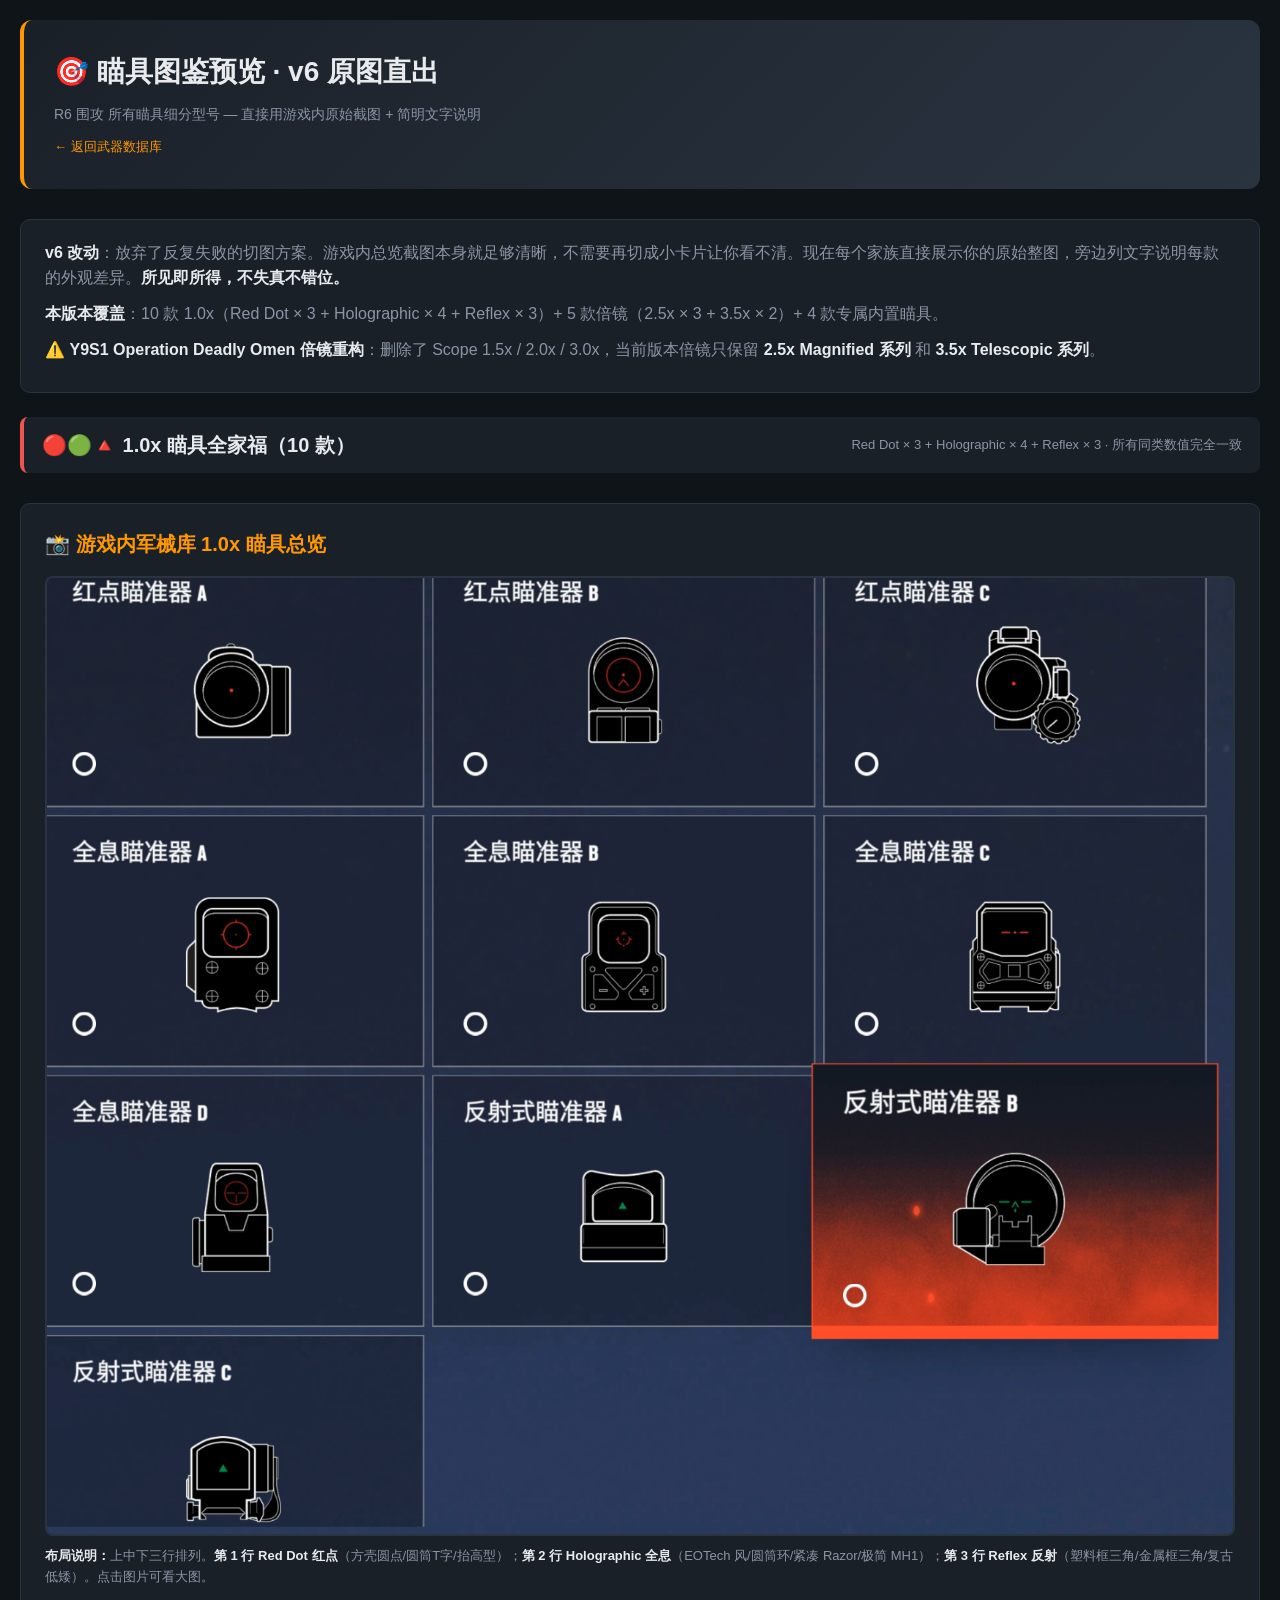
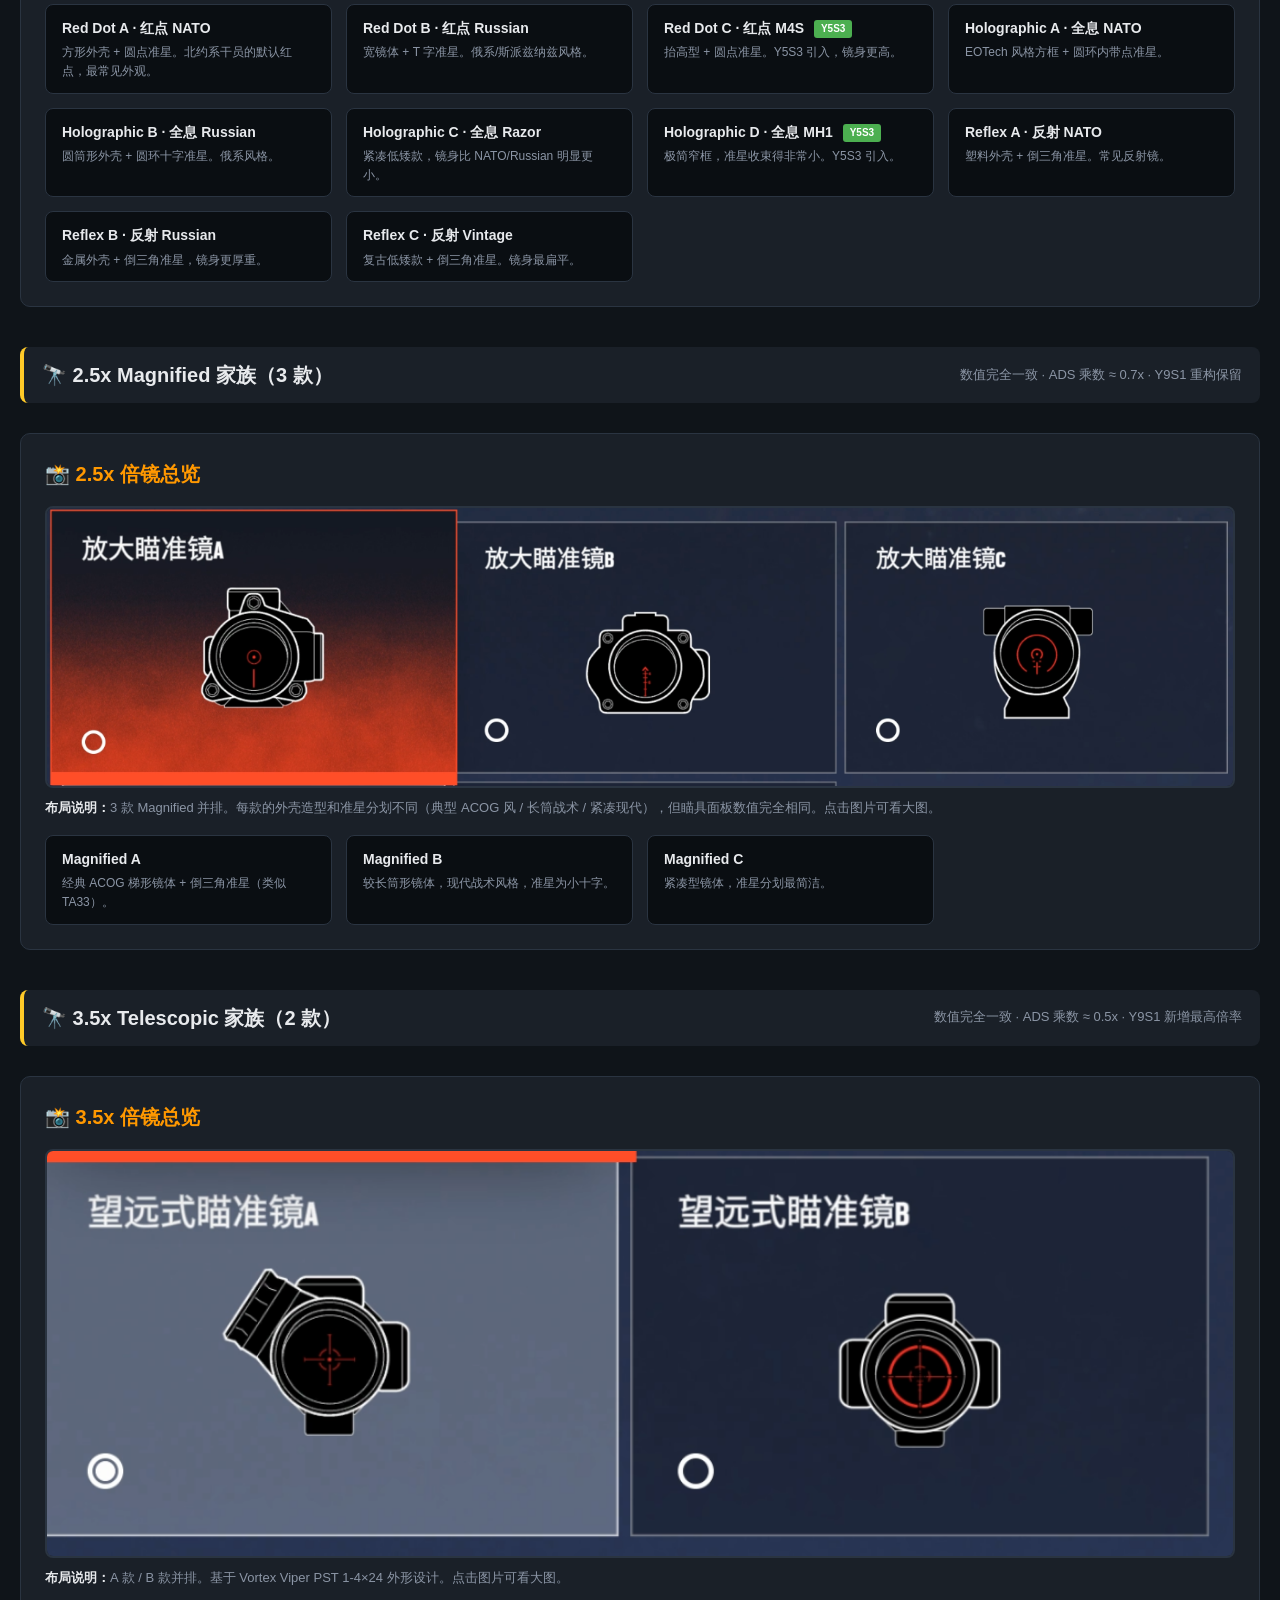
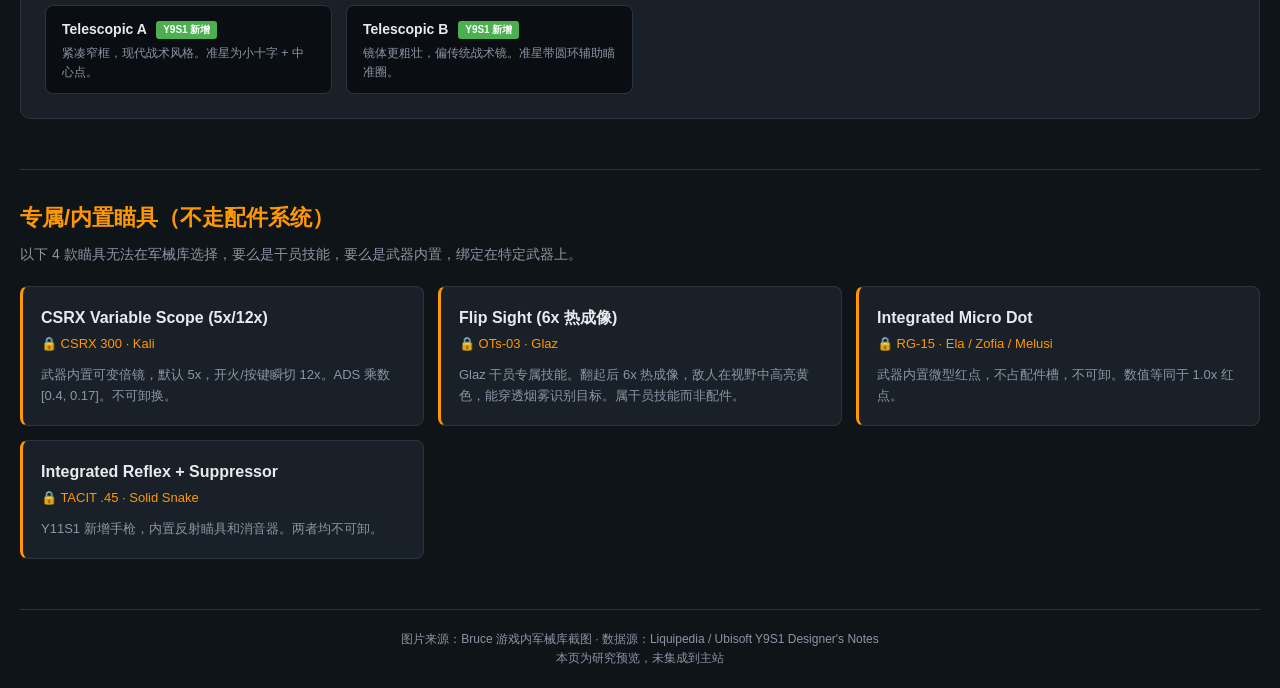
==== commit 7c7ee087: "refactor(sights-v6): 彻底放弃切图，改用游戏原图总览+文字说明" ====
--- a/sights-preview.html
+++ b/sights-preview.html
@@ -3,7 +3,7 @@
 <head>
 <meta charset="UTF-8">
 <meta name="viewport" content="width=device-width, initial-scale=1.0">
-<title>R6S 瞄具图鉴预览 · v3 游戏内截图版</title>
+<title>R6S 瞄具图鉴预览 · v6 总览直出</title>
 <style>
   :root {
     --bg: #0f1419;
@@ -53,36 +53,68 @@
   }
   .intro p { margin-bottom: 10px; color: var(--text-dim); }
   .intro strong { color: var(--text); }
-  .intro code {
-    background: #0a0e12;
-    color: var(--accent);
-    padding: 2px 6px;
-    border-radius: 3px;
-    font-size: 13px;
-  }
-
-  /* 总览图片 */
-  .overview-section {
+
+  /* 大图总览 */
+  .big-overview {
     margin: 30px 0;
-    padding: 18px;
+    padding: 24px;
     background: var(--card);
     border: 1px solid var(--border);
     border-radius: 10px;
   }
-  .overview-section h3 {
-    font-size: 16px; margin-bottom: 12px;
+  .big-overview h2 {
+    font-size: 20px;
+    margin-bottom: 16px;
     color: var(--accent);
   }
-  .overview-section img {
+  .big-overview img {
     width: 100%;
-    border-radius: 6px;
+    border-radius: 8px;
     display: block;
-  }
-  .overview-section .cap {
-    margin-top: 8px;
+    cursor: zoom-in;
+    border: 2px solid var(--border);
+  }
+  .big-overview img:hover { border-color: var(--accent); }
+  .big-overview .cap {
+    margin-top: 10px;
     color: var(--text-dim);
+    font-size: 13px;
+  }
+  .big-overview .cap strong { color: var(--text); }
+
+  /* 说明列表 */
+  .variant-list {
+    display: grid;
+    grid-template-columns: repeat(auto-fill, minmax(280px, 1fr));
+    gap: 14px;
+    margin-top: 16px;
+  }
+  .variant-item {
+    background: #0a0e12;
+    border: 1px solid var(--border);
+    border-radius: 8px;
+    padding: 12px 16px;
+  }
+  .variant-item .name {
+    font-size: 14px;
+    font-weight: 600;
+    color: var(--text);
+    margin-bottom: 4px;
+  }
+  .variant-item .desc {
     font-size: 12px;
-    text-align: center;
+    color: var(--text-dim);
+    line-height: 1.55;
+  }
+  .variant-item .badge {
+    display: inline-block;
+    padding: 1px 7px;
+    border-radius: 3px;
+    font-size: 10px;
+    background: #4caf50;
+    color: white;
+    margin-left: 6px;
+    vertical-align: middle;
   }
 
   .family-section { margin-bottom: 40px; }
@@ -103,71 +135,6 @@
   .family-title { font-size: 20px; font-weight: 600; }
   .family-meta  { color: var(--text-dim); font-size: 13px; margin-left: auto; }
 
-  .variant-grid {
-    display: grid;
-    grid-template-columns: repeat(auto-fill, minmax(300px, 1fr));
-    gap: 16px;
-  }
-  .variant-card {
-    background: var(--card);
-    border: 1px solid var(--border);
-    border-radius: 10px;
-    overflow: hidden;
-    transition: transform 0.15s, border-color 0.15s;
-  }
-  .variant-card:hover {
-    transform: translateY(-2px);
-    border-color: var(--accent);
-    background: var(--card-hover);
-  }
-  .variant-image {
-    width: 100%;
-    background: #0a0e12;
-    display: flex;
-    align-items: center;
-    justify-content: center;
-    overflow: hidden;
-  }
-  .variant-image img {
-    width: 100%;
-    height: auto;
-    display: block;
-  }
-  .variant-info {
-    padding: 14px 16px;
-  }
-  .variant-name {
-    font-size: 15px;
-    font-weight: 600;
-    margin-bottom: 4px;
-  }
-  .variant-cn {
-    color: var(--text-dim);
-    font-size: 13px;
-    margin-bottom: 10px;
-  }
-  .variant-detail {
-    font-size: 12px;
-    color: var(--text-dim);
-    line-height: 1.7;
-  }
-  .variant-detail .label {
-    color: var(--text);
-    display: inline-block;
-    min-width: 56px;
-  }
-  .badge {
-    display: inline-block;
-    padding: 2px 7px;
-    border-radius: 3px;
-    font-size: 10px;
-    font-weight: 500;
-    background: #2a3441;
-    color: var(--text-dim);
-    margin-left: 6px;
-  }
-  .badge.new { background: #4caf50; color: white; }
-
   .special-section {
     margin-top: 50px;
     padding-top: 30px;
@@ -207,62 +174,120 @@
 <body>
 
 <div class="banner">
-  <h1>🎯 瞄具图鉴预览 · v3 游戏内截图版</h1>
-  <div class="subtitle">R6 围攻 所有瞄具细分型号 — 图片直接来自游戏内军械库截图</div>
+  <h1>🎯 瞄具图鉴预览 · v6 原图直出</h1>
+  <div class="subtitle">R6 围攻 所有瞄具细分型号 — 直接用游戏内原始截图 + 简明文字说明</div>
   <a href="index.html" class="back-link">← 返回武器数据库</a>
 </div>
 
 <div class="intro">
-  <p><strong>v3 改动</strong>：图片全部换成 Bruce 的游戏内实拍截图（本地托管，告别 Fandom 命名坑）；2.5x 补回第 3 款；以游戏内实际布局为准。</p>
+  <p><strong>v6 改动</strong>：放弃了反复失败的切图方案。游戏内总览截图本身就足够清晰，不需要再切成小卡片让你看不清。现在每个家族直接展示你的原始整图，旁边列文字说明每款的外观差异。<strong>所见即所得，不失真不错位。</strong></p>
   <p><strong>本版本覆盖</strong>：10 款 1.0x（Red Dot × 3 + Holographic × 4 + Reflex × 3）+ 5 款倍镜（2.5x × 3 + 3.5x × 2）+ 4 款专属内置瞄具。</p>
   <p>⚠️ <strong>Y9S1 Operation Deadly Omen 倍镜重构</strong>：删除了 Scope 1.5x / 2.0x / 3.0x，当前版本倍镜只保留 <strong>2.5x Magnified 系列</strong> 和 <strong>3.5x Telescopic 系列</strong>。</p>
 </div>
 
-<!-- 游戏内总览图（用于对比） -->
-<div class="overview-section">
-  <h3>📸 游戏内军械库总览（来自 Bruce 实拍截图）</h3>
-  <img src="images/sights/all_1x_overview.png" alt="10 款 1.0x 总览">
-  <div class="cap">1.0x 瞄具总览：Red Dot × 3 / Holographic × 4 / Reflex × 3（上下三行）</div>
-  <div style="height:12px"></div>
-  <img src="images/sights/all_2_5x_overview.png" alt="3 款 2.5x 总览">
-  <div class="cap">2.5x Magnified 家族总览：3 款</div>
-  <div style="height:12px"></div>
-  <img src="images/sights/all_3_5x_overview.png" alt="2 款 3.5x 总览">
-  <div class="cap">3.5x Telescopic 家族总览：2 款（A / B）</div>
-</div>
-
-<!-- 1.0x 三大家族 -->
+<!-- 1.0x 瞄具总览 -->
 <div class="family-section">
   <div class="family-header red">
-    <span class="family-title">🔴 Red Dot 红点 · 1.0x 家族</span>
-    <span class="family-meta">3 款外观 · 数值完全一致（ADS 乘数 1.0x）</span>
-  </div>
-  <div class="variant-grid" id="grid-reddot"></div>
-</div>
-
-<div class="family-section">
-  <div class="family-header green">
-    <span class="family-title">🟢 Holographic 全息 · 1.0x 家族</span>
-    <span class="family-meta">4 款外观 · 数值完全一致</span>
-  </div>
-  <div class="variant-grid" id="grid-holo"></div>
-</div>
-
-<div class="family-section">
-  <div class="family-header blue">
-    <span class="family-title">🔺 Reflex 反射 · 1.0x 家族</span>
-    <span class="family-meta">3 款外观 · 数值完全一致</span>
-  </div>
-  <div class="variant-grid" id="grid-reflex"></div>
-</div>
-
-<!-- 倍镜 -->
+    <span class="family-title">🔴🟢🔺 1.0x 瞄具全家福（10 款）</span>
+    <span class="family-meta">Red Dot × 3 + Holographic × 4 + Reflex × 3 · 所有同类数值完全一致</span>
+  </div>
+  <div class="big-overview">
+    <h2>📸 游戏内军械库 1.0x 瞄具总览</h2>
+    <img src="images/sights/all_1x_overview.png" alt="10 款 1.0x 总览" onclick="window.open(this.src)">
+    <div class="cap"><strong>布局说明：</strong>上中下三行排列。<strong>第 1 行 Red Dot 红点</strong>（方壳圆点/圆筒T字/抬高型）；<strong>第 2 行 Holographic 全息</strong>（EOTech 风/圆筒环/紧凑 Razor/极简 MH1）；<strong>第 3 行 Reflex 反射</strong>（塑料框三角/金属框三角/复古低矮）。点击图片可看大图。</div>
+    <div class="variant-list">
+      <div class="variant-item">
+        <div class="name">Red Dot A · 红点 NATO</div>
+        <div class="desc">方形外壳 + 圆点准星。北约系干员的默认红点，最常见外观。</div>
+      </div>
+      <div class="variant-item">
+        <div class="name">Red Dot B · 红点 Russian</div>
+        <div class="desc">宽镜体 + T 字准星。俄系/斯派兹纳兹风格。</div>
+      </div>
+      <div class="variant-item">
+        <div class="name">Red Dot C · 红点 M4S <span class="badge">Y5S3</span></div>
+        <div class="desc">抬高型 + 圆点准星。Y5S3 引入，镜身更高。</div>
+      </div>
+      <div class="variant-item">
+        <div class="name">Holographic A · 全息 NATO</div>
+        <div class="desc">EOTech 风格方框 + 圆环内带点准星。</div>
+      </div>
+      <div class="variant-item">
+        <div class="name">Holographic B · 全息 Russian</div>
+        <div class="desc">圆筒形外壳 + 圆环十字准星。俄系风格。</div>
+      </div>
+      <div class="variant-item">
+        <div class="name">Holographic C · 全息 Razor</div>
+        <div class="desc">紧凑低矮款，镜身比 NATO/Russian 明显更小。</div>
+      </div>
+      <div class="variant-item">
+        <div class="name">Holographic D · 全息 MH1 <span class="badge">Y5S3</span></div>
+        <div class="desc">极简窄框，准星收束得非常小。Y5S3 引入。</div>
+      </div>
+      <div class="variant-item">
+        <div class="name">Reflex A · 反射 NATO</div>
+        <div class="desc">塑料外壳 + 倒三角准星。常见反射镜。</div>
+      </div>
+      <div class="variant-item">
+        <div class="name">Reflex B · 反射 Russian</div>
+        <div class="desc">金属外壳 + 倒三角准星，镜身更厚重。</div>
+      </div>
+      <div class="variant-item">
+        <div class="name">Reflex C · 反射 Vintage</div>
+        <div class="desc">复古低矮款 + 倒三角准星。镜身最扁平。</div>
+      </div>
+    </div>
+  </div>
+</div>
+
+<!-- 2.5x 倍镜总览 -->
 <div class="family-section">
   <div class="family-header gold">
-    <span class="family-title">🔭 倍镜 · Magnified & Telescopic（Y9S1 重构后）</span>
-    <span class="family-meta">2.5x × 3（Magnified）+ 3.5x × 2（Telescopic） = 5 款</span>
-  </div>
-  <div class="variant-grid" id="grid-scopes"></div>
+    <span class="family-title">🔭 2.5x Magnified 家族（3 款）</span>
+    <span class="family-meta">数值完全一致 · ADS 乘数 ≈ 0.7x · Y9S1 重构保留</span>
+  </div>
+  <div class="big-overview">
+    <h2>📸 2.5x 倍镜总览</h2>
+    <img src="images/sights/all_2_5x_overview.png" alt="3 款 2.5x 总览" onclick="window.open(this.src)">
+    <div class="cap"><strong>布局说明：</strong>3 款 Magnified 并排。每款的外壳造型和准星分划不同（典型 ACOG 风 / 长筒战术 / 紧凑现代），但瞄具面板数值完全相同。点击图片可看大图。</div>
+    <div class="variant-list">
+      <div class="variant-item">
+        <div class="name">Magnified A</div>
+        <div class="desc">经典 ACOG 梯形镜体 + 倒三角准星（类似 TA33）。</div>
+      </div>
+      <div class="variant-item">
+        <div class="name">Magnified B</div>
+        <div class="desc">较长筒形镜体，现代战术风格，准星为小十字。</div>
+      </div>
+      <div class="variant-item">
+        <div class="name">Magnified C</div>
+        <div class="desc">紧凑型镜体，准星分划最简洁。</div>
+      </div>
+    </div>
+  </div>
+</div>
+
+<!-- 3.5x 倍镜总览 -->
+<div class="family-section">
+  <div class="family-header gold">
+    <span class="family-title">🔭 3.5x Telescopic 家族（2 款）</span>
+    <span class="family-meta">数值完全一致 · ADS 乘数 ≈ 0.5x · Y9S1 新增最高倍率</span>
+  </div>
+  <div class="big-overview">
+    <h2>📸 3.5x 倍镜总览</h2>
+    <img src="images/sights/all_3_5x_overview.png" alt="2 款 3.5x 总览" onclick="window.open(this.src)">
+    <div class="cap"><strong>布局说明：</strong>A 款 / B 款并排。基于 Vortex Viper PST 1-4×24 外形设计。点击图片可看大图。</div>
+    <div class="variant-list">
+      <div class="variant-item">
+        <div class="name">Telescopic A <span class="badge">Y9S1 新增</span></div>
+        <div class="desc">紧凑窄框，现代战术风格。准星为小十字 + 中心点。</div>
+      </div>
+      <div class="variant-item">
+        <div class="name">Telescopic B <span class="badge">Y9S1 新增</span></div>
+        <div class="desc">镜体更粗壮，偏传统战术镜。准星带圆环辅助瞄准圈。</div>
+      </div>
+    </div>
+  </div>
 </div>
 
 <!-- 专属瞄具 -->
@@ -278,51 +303,6 @@
 </footer>
 
 <script>
-// 10款 1.0x
-const ONE_X_VARIANTS = [
-  { key:'red_dot_a', family:'red_dot', label:'Red Dot (款 A)', labelCn:'红点 · 款 A',
-    style:'游戏军械库 1.0x 红点第 1 款', reticle:'见截图', img:'images/sights/red_dot_a.png' },
-  { key:'red_dot_b', family:'red_dot', label:'Red Dot (款 B)', labelCn:'红点 · 款 B',
-    style:'游戏军械库 1.0x 红点第 2 款', reticle:'见截图', img:'images/sights/red_dot_b.png' },
-  { key:'red_dot_c', family:'red_dot', label:'Red Dot (款 C)', labelCn:'红点 · 款 C',
-    style:'游戏军械库 1.0x 红点第 3 款', reticle:'见截图', img:'images/sights/red_dot_c.png' },
-  { key:'holo_a', family:'holographic', label:'Holographic (款 A)', labelCn:'全息 · 款 A',
-    style:'游戏军械库 1.0x 全息第 1 款', reticle:'见截图', img:'images/sights/holo_a.png' },
-  { key:'holo_b', family:'holographic', label:'Holographic (款 B)', labelCn:'全息 · 款 B',
-    style:'游戏军械库 1.0x 全息第 2 款', reticle:'见截图', img:'images/sights/holo_b.png' },
-  { key:'holo_c', family:'holographic', label:'Holographic (款 C)', labelCn:'全息 · 款 C',
-    style:'游戏军械库 1.0x 全息第 3 款', reticle:'见截图', img:'images/sights/holo_c.png' },
-  { key:'holo_d', family:'holographic', label:'Holographic (款 D)', labelCn:'全息 · 款 D',
-    style:'游戏军械库 1.0x 全息第 4 款', reticle:'见截图', img:'images/sights/holo_d.png' },
-  { key:'reflex_a', family:'reflex', label:'Reflex (款 A)', labelCn:'反射 · 款 A',
-    style:'游戏军械库 1.0x 反射第 1 款', reticle:'见截图', img:'images/sights/reflex_a.png' },
-  { key:'reflex_b', family:'reflex', label:'Reflex (款 B)', labelCn:'反射 · 款 B',
-    style:'游戏军械库 1.0x 反射第 2 款', reticle:'见截图', img:'images/sights/reflex_b.png' },
-  { key:'reflex_c', family:'reflex', label:'Reflex (款 C)', labelCn:'反射 · 款 C',
-    style:'游戏军械库 1.0x 反射第 3 款', reticle:'见截图', img:'images/sights/reflex_c.png' },
-];
-
-// 倍镜 5款
-const SCOPE_VARIANTS = [
-  { key:'scope_2_5x_a', family:'scope', label:'Scope 2.5x (A)', labelCn:'2.5 倍镜 · A 款（Magnified A）',
-    style:'游戏军械库 2.5x 第 1 款', reticle:'见截图', mag:'2.5x', adsMult:'≈0.7x',
-    introducedIn:'Y9S1 重构', img:'images/sights/scope_2_5x_a.png' },
-  { key:'scope_2_5x_b', family:'scope', label:'Scope 2.5x (B)', labelCn:'2.5 倍镜 · B 款（Magnified B）',
-    style:'游戏军械库 2.5x 第 2 款', reticle:'见截图', mag:'2.5x', adsMult:'≈0.7x',
-    introducedIn:'Y9S1 重构', img:'images/sights/scope_2_5x_b.png' },
-  { key:'scope_2_5x_c', family:'scope', label:'Scope 2.5x (C)', labelCn:'2.5 倍镜 · C 款（Magnified C）',
-    style:'游戏军械库 2.5x 第 3 款', reticle:'见截图', mag:'2.5x', adsMult:'≈0.7x',
-    introducedIn:'Y9S1 重构', img:'images/sights/scope_2_5x_c.png' },
-  { key:'scope_3_5x_a', family:'scope', label:'Scope 3.5x (A) · 望远式 A', labelCn:'3.5 倍镜 · A 款（Telescopic A）',
-    style:'紧凑窄框，现代战术镜；基于 Vortex Viper PST 1-4x24', reticle:'准星小十字+圆点',
-    mag:'3.5x', adsMult:'≈0.5x', introducedIn:'Y9S1 新增',
-    img:'images/sights/scope_3_5x_a.png' },
-  { key:'scope_3_5x_b', family:'scope', label:'Scope 3.5x (B) · 望远式 B', labelCn:'3.5 倍镜 · B 款（Telescopic B）',
-    style:'镜体更粗壮，准星较传统战术风', reticle:'准星带圆环',
-    mag:'3.5x', adsMult:'≈0.5x', introducedIn:'Y9S1 新增',
-    img:'images/sights/scope_3_5x_b.png' },
-];
-
 const SPECIAL_SIGHTS = [
   { name:'CSRX Variable Scope (5x/12x)', weapon:'CSRX 300 · Kali',
     desc:'武器内置可变倍镜，默认 5x，开火/按键瞬切 12x。ADS 乘数 [0.4, 0.17]。不可卸换。' },
@@ -334,53 +314,15 @@
     desc:'Y11S1 新增手枪，内置反射瞄具和消音器。两者均不可卸。' },
 ];
 
-function makeCard(v) {
-  let badge = '';
-  if (v.introducedIn && v.introducedIn !== '基础') {
-    badge = `<span class="badge new">${v.introducedIn}</span>`;
-  }
-  return `
-    <div class="variant-card">
-      <div class="variant-image">
-        <img src="${v.img}" alt="${v.label}"
-             onerror="this.style.display='none'; this.parentNode.innerHTML='<div style=padding:24px;color:#f44336>图片未找到</div>'">
-      </div>
-      <div class="variant-info">
-        <div class="variant-name">${v.label}${badge}</div>
-        <div class="variant-cn">${v.labelCn}</div>
-        <div class="variant-detail">
-          <div><span class="label">外观</span>${v.style}</div>
-          <div><span class="label">准星</span>${v.reticle}</div>
-          ${v.mag ? `<div><span class="label">倍率</span>${v.mag} / ADS ${v.adsMult}</div>` : ''}
-        </div>
-      </div>
-    </div>`;
-}
-
-function render() {
-  const byFamily = {
-    red_dot:    document.getElementById('grid-reddot'),
-    holographic:document.getElementById('grid-holo'),
-    reflex:     document.getElementById('grid-reflex'),
-    scope:      document.getElementById('grid-scopes'),
-  };
-  ONE_X_VARIANTS.forEach(v => {
-    const g = byFamily[v.family];
-    if (g) g.insertAdjacentHTML('beforeend', makeCard(v));
-  });
-  SCOPE_VARIANTS.forEach(v => byFamily.scope.insertAdjacentHTML('beforeend', makeCard(v)));
-
-  const spGrid = document.getElementById('grid-special');
-  SPECIAL_SIGHTS.forEach(s => {
-    spGrid.insertAdjacentHTML('beforeend', `
-      <div class="special-card">
-        <div class="special-name">${s.name}</div>
-        <div class="special-weapon">🔒 ${s.weapon}</div>
-        <div class="special-desc">${s.desc}</div>
-      </div>`);
-  });
-}
-render();
+const spGrid = document.getElementById('grid-special');
+SPECIAL_SIGHTS.forEach(s => {
+  spGrid.insertAdjacentHTML('beforeend', `
+    <div class="special-card">
+      <div class="special-name">${s.name}</div>
+      <div class="special-weapon">🔒 ${s.weapon}</div>
+      <div class="special-desc">${s.desc}</div>
+    </div>`);
+});
 </script>
 </body>
 </html>
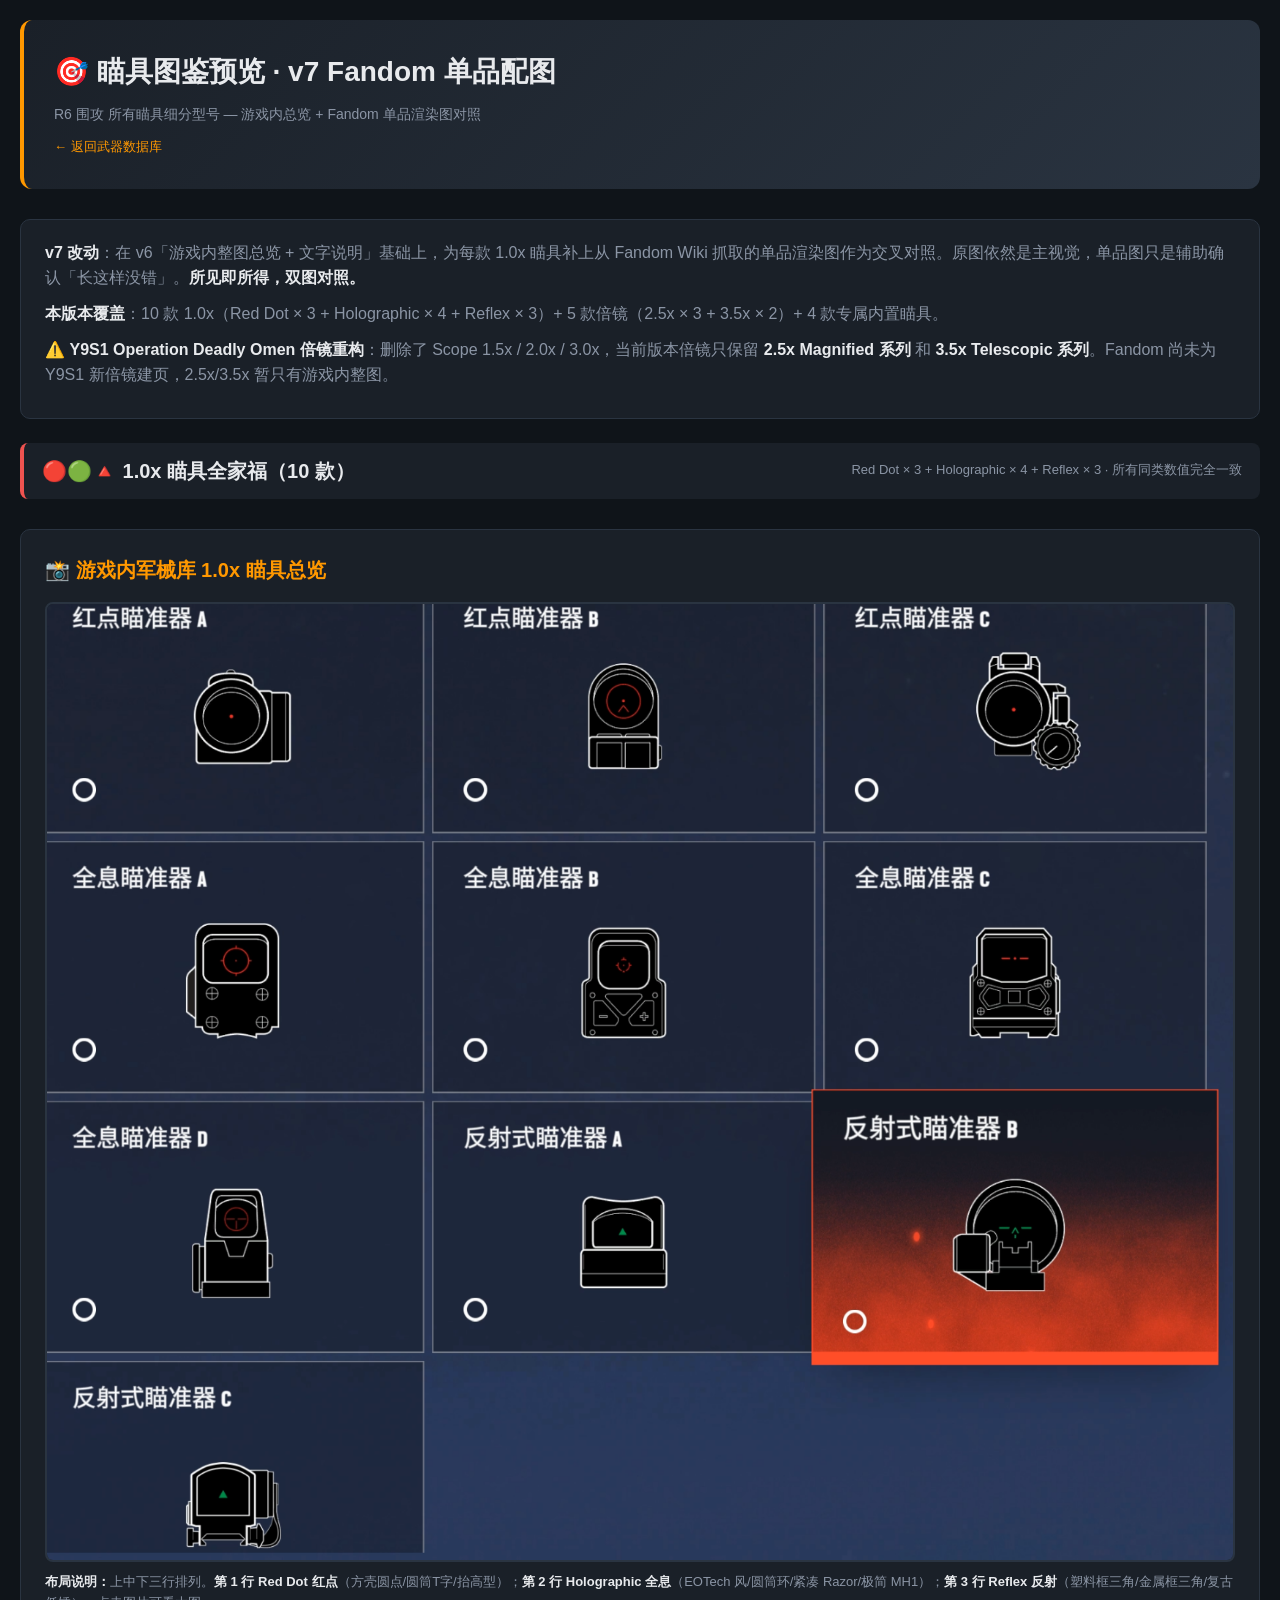
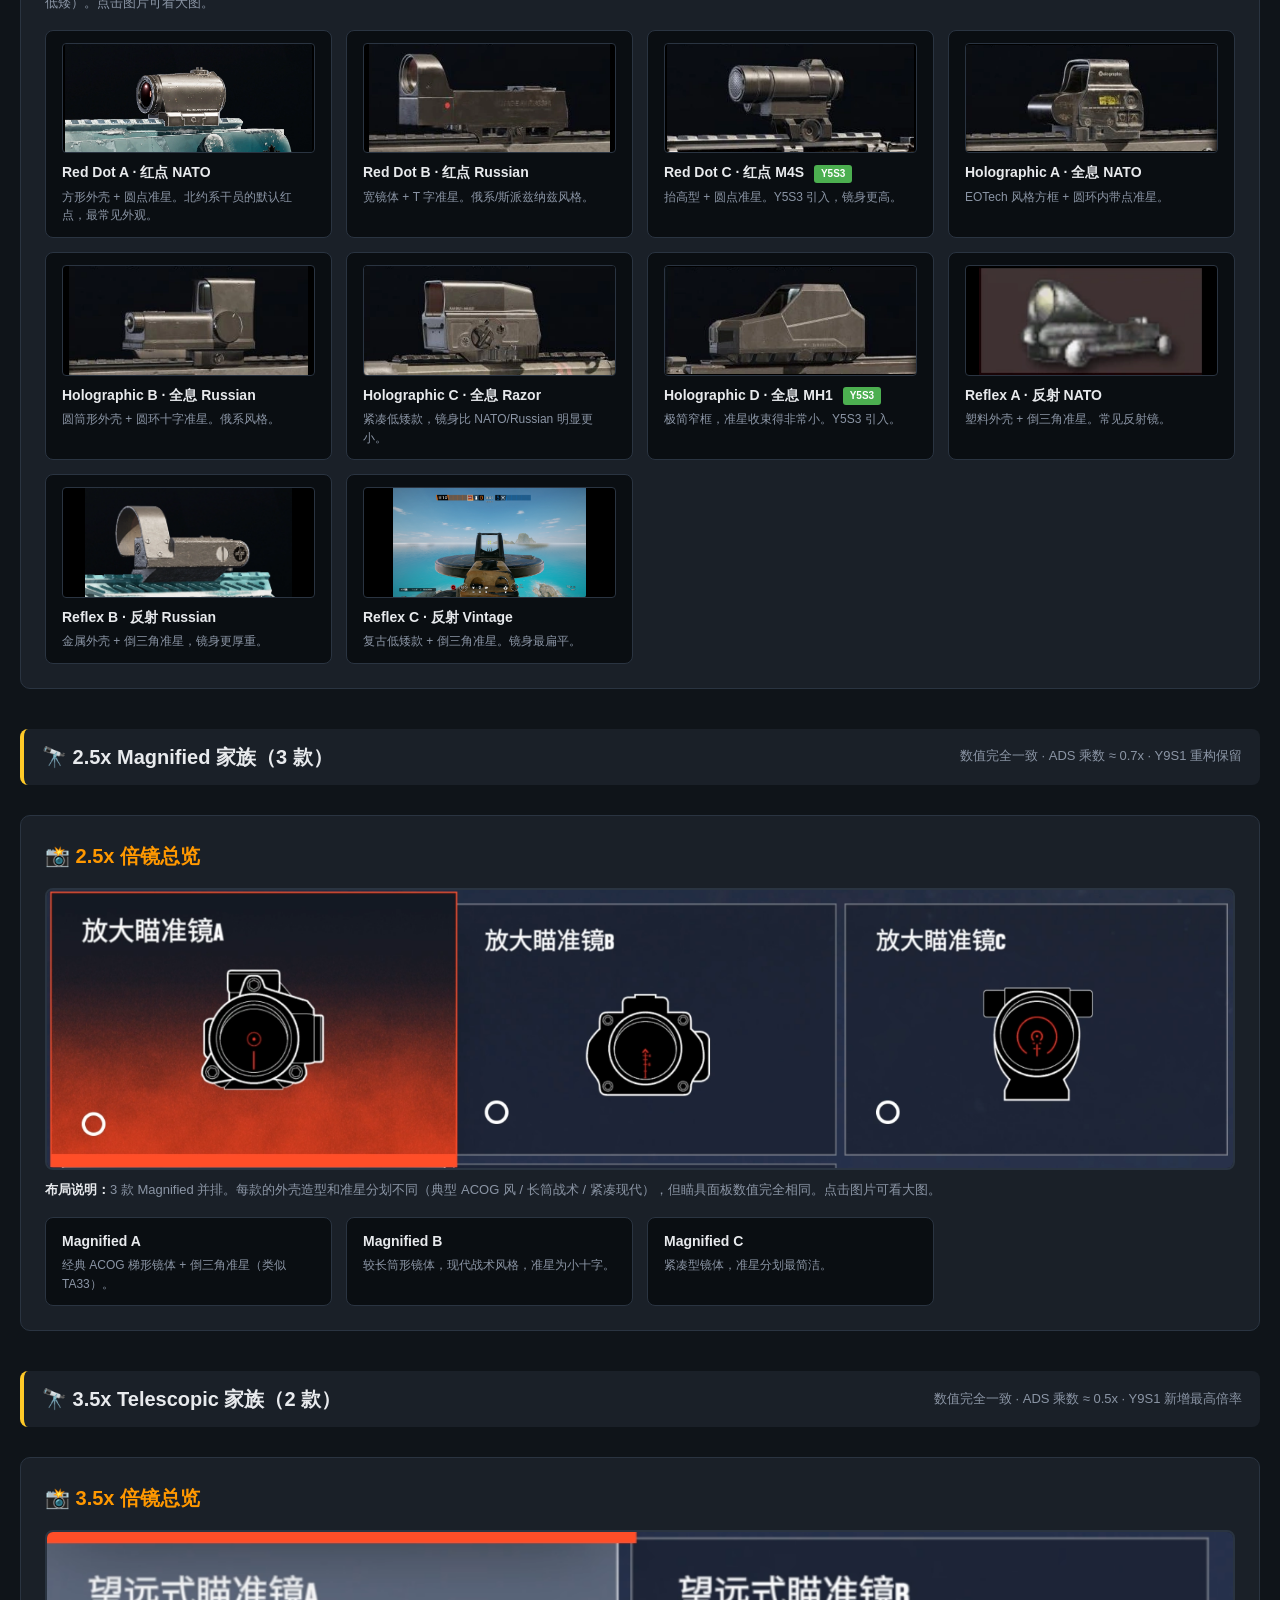
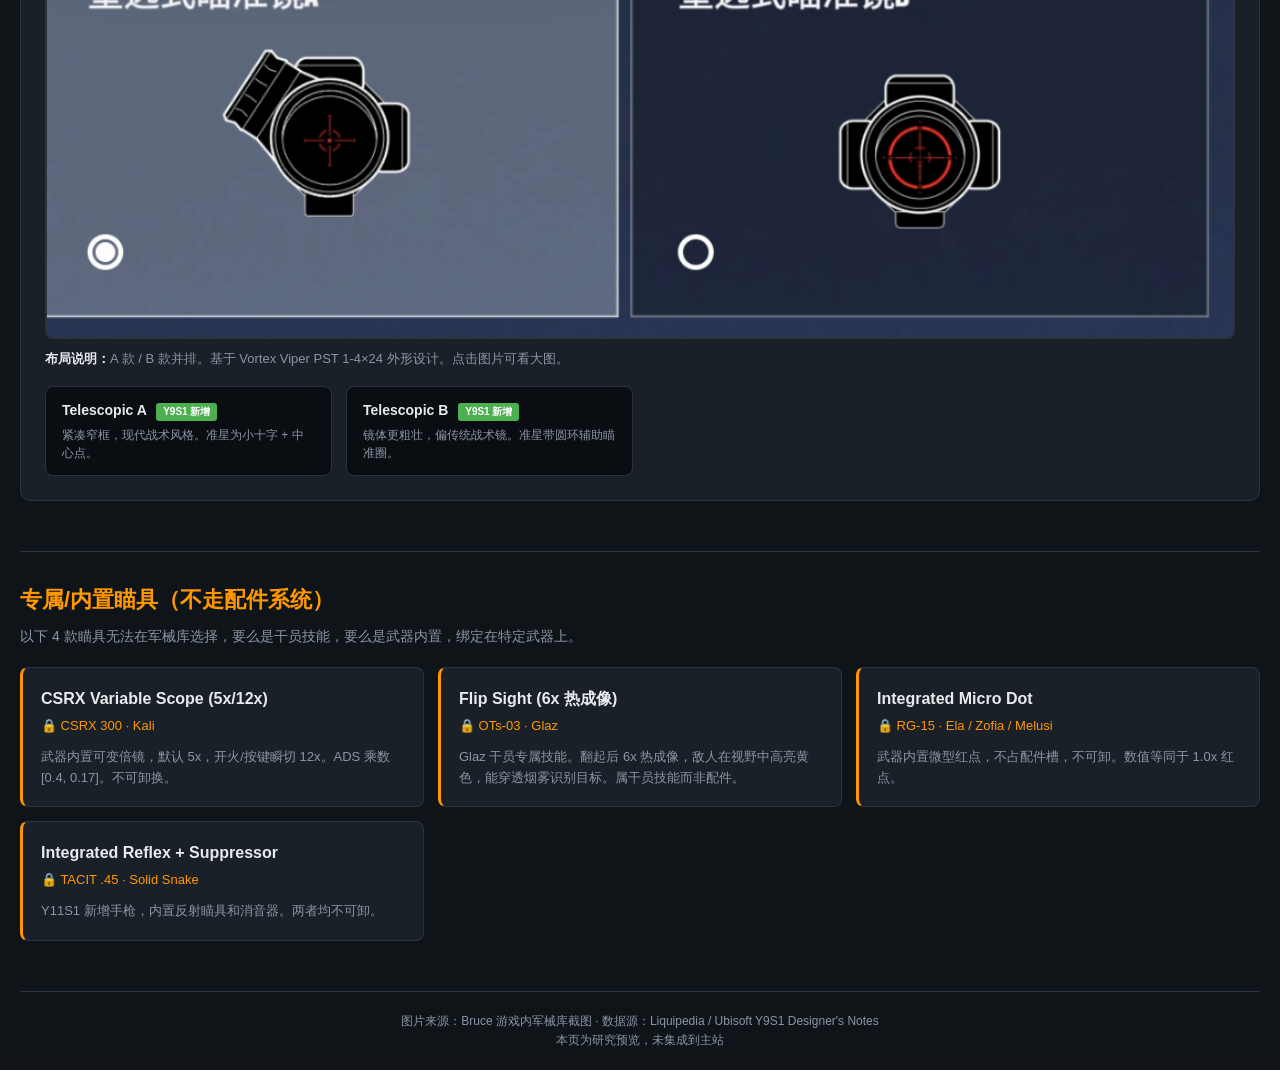
==== commit ab952f2a: "feat(sights): v7 add Fandom single-sight thumbnails for all 10 1.0x variants" ====
--- a/sights-preview.html
+++ b/sights-preview.html
@@ -3,7 +3,7 @@
 <head>
 <meta charset="UTF-8">
 <meta name="viewport" content="width=device-width, initial-scale=1.0">
-<title>R6S 瞄具图鉴预览 · v6 总览直出</title>
+<title>R6S 瞄具图鉴预览 · v7 Fandom 单品配图</title>
 <style>
   :root {
     --bg: #0f1419;
@@ -95,6 +95,15 @@
     border-radius: 8px;
     padding: 12px 16px;
   }
+  .variant-item .thumb {
+    width: 100%;
+    aspect-ratio: 16/7;
+    object-fit: contain;
+    background: #000;
+    border-radius: 4px;
+    margin-bottom: 8px;
+    border: 1px solid var(--border);
+  }
   .variant-item .name {
     font-size: 14px;
     font-weight: 600;
@@ -174,15 +183,15 @@
 <body>
 
 <div class="banner">
-  <h1>🎯 瞄具图鉴预览 · v6 原图直出</h1>
-  <div class="subtitle">R6 围攻 所有瞄具细分型号 — 直接用游戏内原始截图 + 简明文字说明</div>
+  <h1>🎯 瞄具图鉴预览 · v7 Fandom 单品配图</h1>
+  <div class="subtitle">R6 围攻 所有瞄具细分型号 — 游戏内总览 + Fandom 单品渲染图对照</div>
   <a href="index.html" class="back-link">← 返回武器数据库</a>
 </div>
 
 <div class="intro">
-  <p><strong>v6 改动</strong>：放弃了反复失败的切图方案。游戏内总览截图本身就足够清晰，不需要再切成小卡片让你看不清。现在每个家族直接展示你的原始整图，旁边列文字说明每款的外观差异。<strong>所见即所得，不失真不错位。</strong></p>
+  <p><strong>v7 改动</strong>：在 v6「游戏内整图总览 + 文字说明」基础上，为每款 1.0x 瞄具补上从 Fandom Wiki 抓取的单品渲染图作为交叉对照。原图依然是主视觉，单品图只是辅助确认「长这样没错」。<strong>所见即所得，双图对照。</strong></p>
   <p><strong>本版本覆盖</strong>：10 款 1.0x（Red Dot × 3 + Holographic × 4 + Reflex × 3）+ 5 款倍镜（2.5x × 3 + 3.5x × 2）+ 4 款专属内置瞄具。</p>
-  <p>⚠️ <strong>Y9S1 Operation Deadly Omen 倍镜重构</strong>：删除了 Scope 1.5x / 2.0x / 3.0x，当前版本倍镜只保留 <strong>2.5x Magnified 系列</strong> 和 <strong>3.5x Telescopic 系列</strong>。</p>
+  <p>⚠️ <strong>Y9S1 Operation Deadly Omen 倍镜重构</strong>：删除了 Scope 1.5x / 2.0x / 3.0x，当前版本倍镜只保留 <strong>2.5x Magnified 系列</strong> 和 <strong>3.5x Telescopic 系列</strong>。Fandom 尚未为 Y9S1 新倍镜建页，2.5x/3.5x 暂只有游戏内整图。</p>
 </div>
 
 <!-- 1.0x 瞄具总览 -->
@@ -197,42 +206,52 @@
     <div class="cap"><strong>布局说明：</strong>上中下三行排列。<strong>第 1 行 Red Dot 红点</strong>（方壳圆点/圆筒T字/抬高型）；<strong>第 2 行 Holographic 全息</strong>（EOTech 风/圆筒环/紧凑 Razor/极简 MH1）；<strong>第 3 行 Reflex 反射</strong>（塑料框三角/金属框三角/复古低矮）。点击图片可看大图。</div>
     <div class="variant-list">
       <div class="variant-item">
+        <img class="thumb" src="images/sights/fandom_red_dot_a_nato.png" alt="Red Dot A NATO" referrerpolicy="no-referrer" onerror="this.style.display='none'">
         <div class="name">Red Dot A · 红点 NATO</div>
         <div class="desc">方形外壳 + 圆点准星。北约系干员的默认红点，最常见外观。</div>
       </div>
       <div class="variant-item">
+        <img class="thumb" src="images/sights/fandom_red_dot_b_russian.png" alt="Red Dot B Russian" referrerpolicy="no-referrer" onerror="this.style.display='none'">
         <div class="name">Red Dot B · 红点 Russian</div>
         <div class="desc">宽镜体 + T 字准星。俄系/斯派兹纳兹风格。</div>
       </div>
       <div class="variant-item">
+        <img class="thumb" src="images/sights/fandom_red_dot_c_m4s.png" alt="Red Dot C M4S" referrerpolicy="no-referrer" onerror="this.style.display='none'">
         <div class="name">Red Dot C · 红点 M4S <span class="badge">Y5S3</span></div>
         <div class="desc">抬高型 + 圆点准星。Y5S3 引入，镜身更高。</div>
       </div>
       <div class="variant-item">
+        <img class="thumb" src="images/sights/fandom_holo_a_nato.png" alt="Holographic A NATO" referrerpolicy="no-referrer" onerror="this.style.display='none'">
         <div class="name">Holographic A · 全息 NATO</div>
         <div class="desc">EOTech 风格方框 + 圆环内带点准星。</div>
       </div>
       <div class="variant-item">
+        <img class="thumb" src="images/sights/fandom_holo_b_russian.png" alt="Holographic B Russian" referrerpolicy="no-referrer" onerror="this.style.display='none'">
         <div class="name">Holographic B · 全息 Russian</div>
         <div class="desc">圆筒形外壳 + 圆环十字准星。俄系风格。</div>
       </div>
       <div class="variant-item">
+        <img class="thumb" src="images/sights/fandom_holo_c_razor.png" alt="Holographic C Razor" referrerpolicy="no-referrer" onerror="this.style.display='none'">
         <div class="name">Holographic C · 全息 Razor</div>
         <div class="desc">紧凑低矮款，镜身比 NATO/Russian 明显更小。</div>
       </div>
       <div class="variant-item">
+        <img class="thumb" src="images/sights/fandom_holo_d_mh1.png" alt="Holographic D MH1" referrerpolicy="no-referrer" onerror="this.style.display='none'">
         <div class="name">Holographic D · 全息 MH1 <span class="badge">Y5S3</span></div>
         <div class="desc">极简窄框，准星收束得非常小。Y5S3 引入。</div>
       </div>
       <div class="variant-item">
+        <img class="thumb" src="images/sights/fandom_reflex_a_nato.png" alt="Reflex A NATO" referrerpolicy="no-referrer" onerror="this.style.display='none'">
         <div class="name">Reflex A · 反射 NATO</div>
         <div class="desc">塑料外壳 + 倒三角准星。常见反射镜。</div>
       </div>
       <div class="variant-item">
+        <img class="thumb" src="images/sights/fandom_reflex_b_russian.png" alt="Reflex B Russian" referrerpolicy="no-referrer" onerror="this.style.display='none'">
         <div class="name">Reflex B · 反射 Russian</div>
         <div class="desc">金属外壳 + 倒三角准星，镜身更厚重。</div>
       </div>
       <div class="variant-item">
+        <img class="thumb" src="images/sights/fandom_reflex_c_vintage.png" alt="Reflex C Vintage" referrerpolicy="no-referrer" onerror="this.style.display='none'">
         <div class="name">Reflex C · 反射 Vintage</div>
         <div class="desc">复古低矮款 + 倒三角准星。镜身最扁平。</div>
       </div>
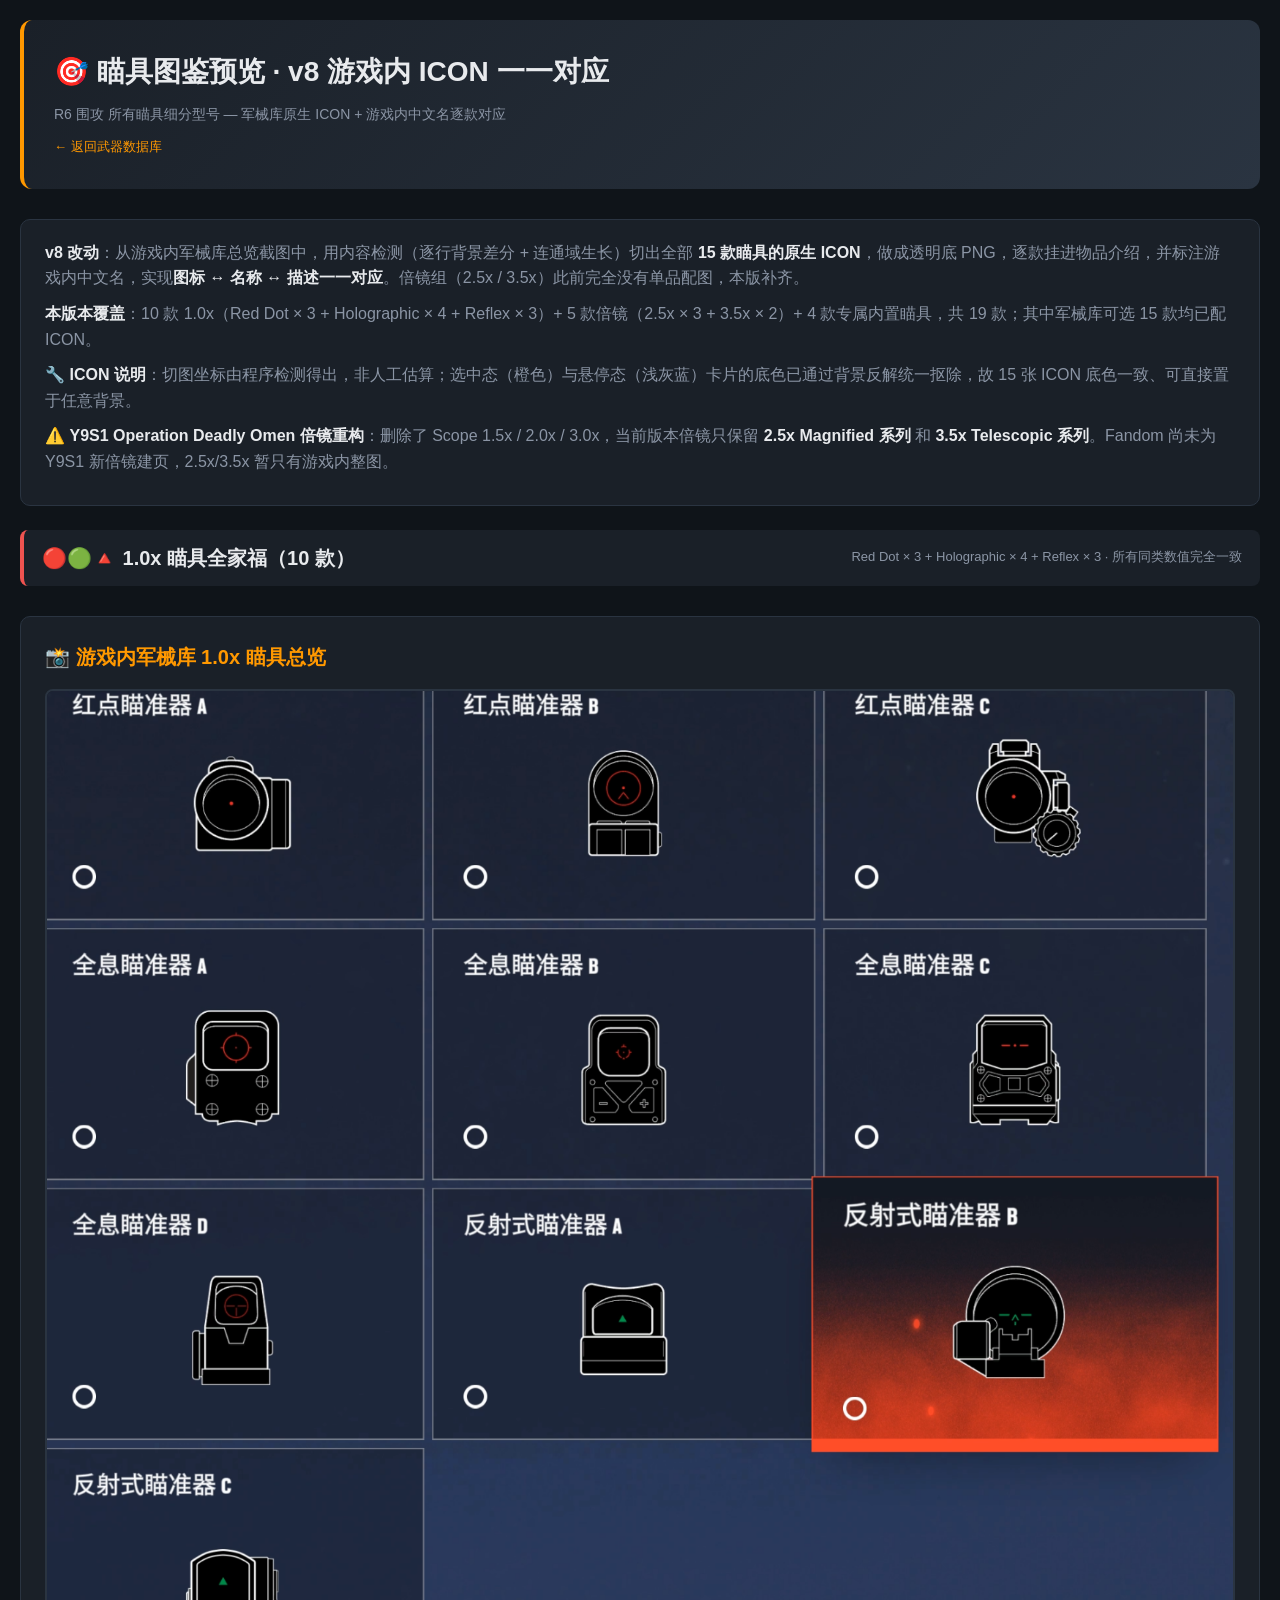
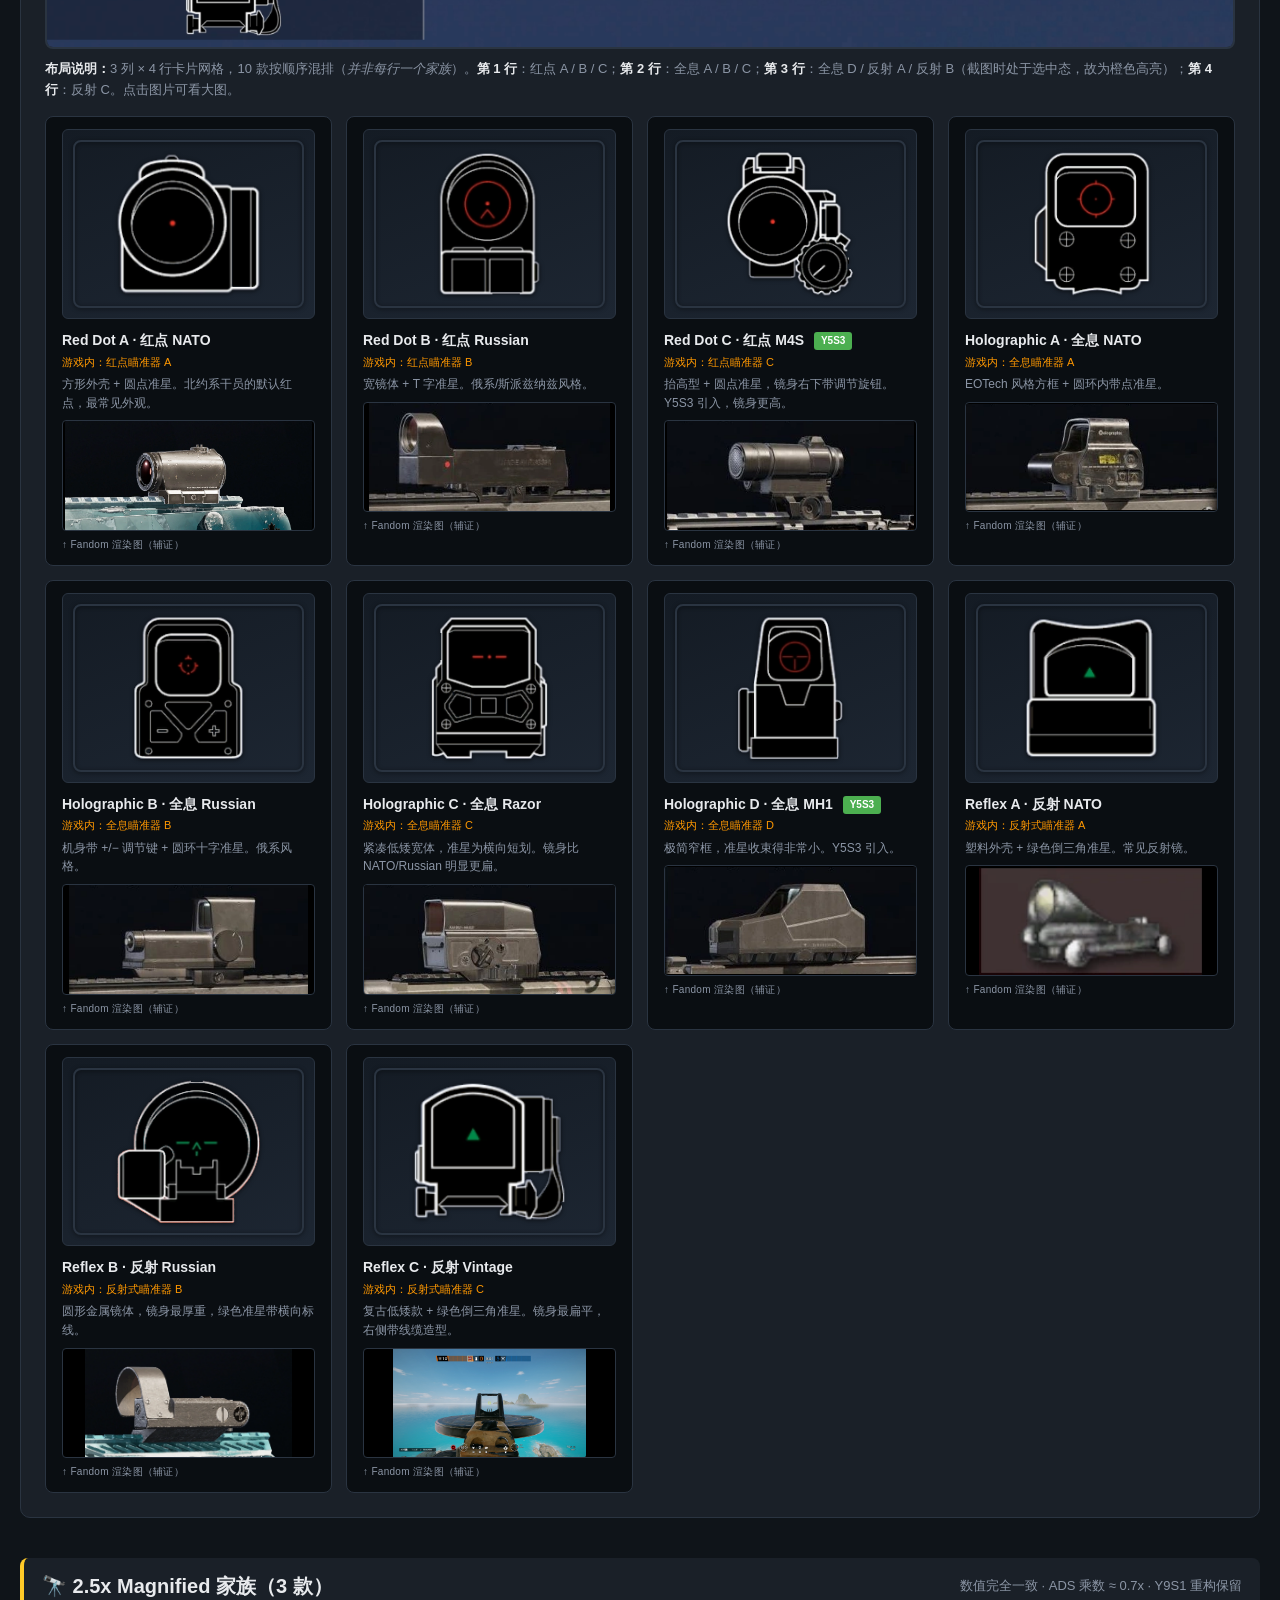
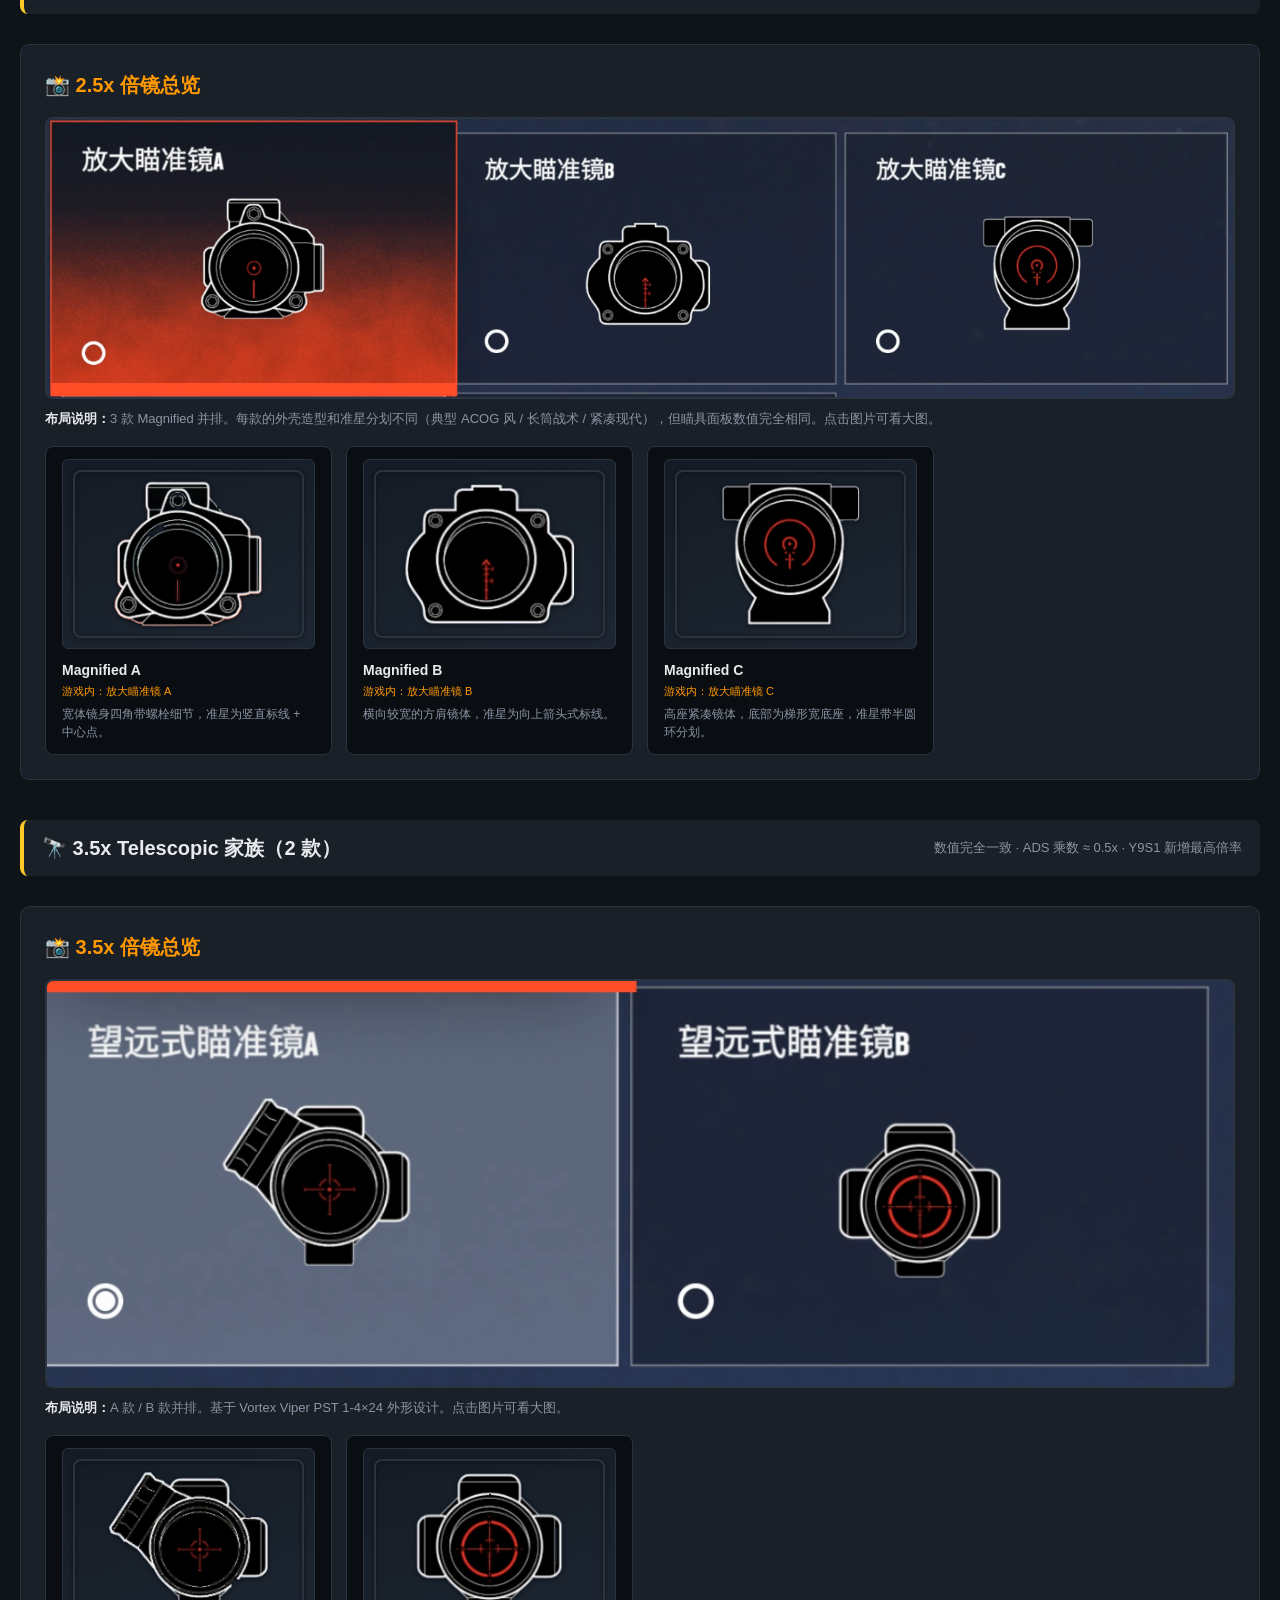
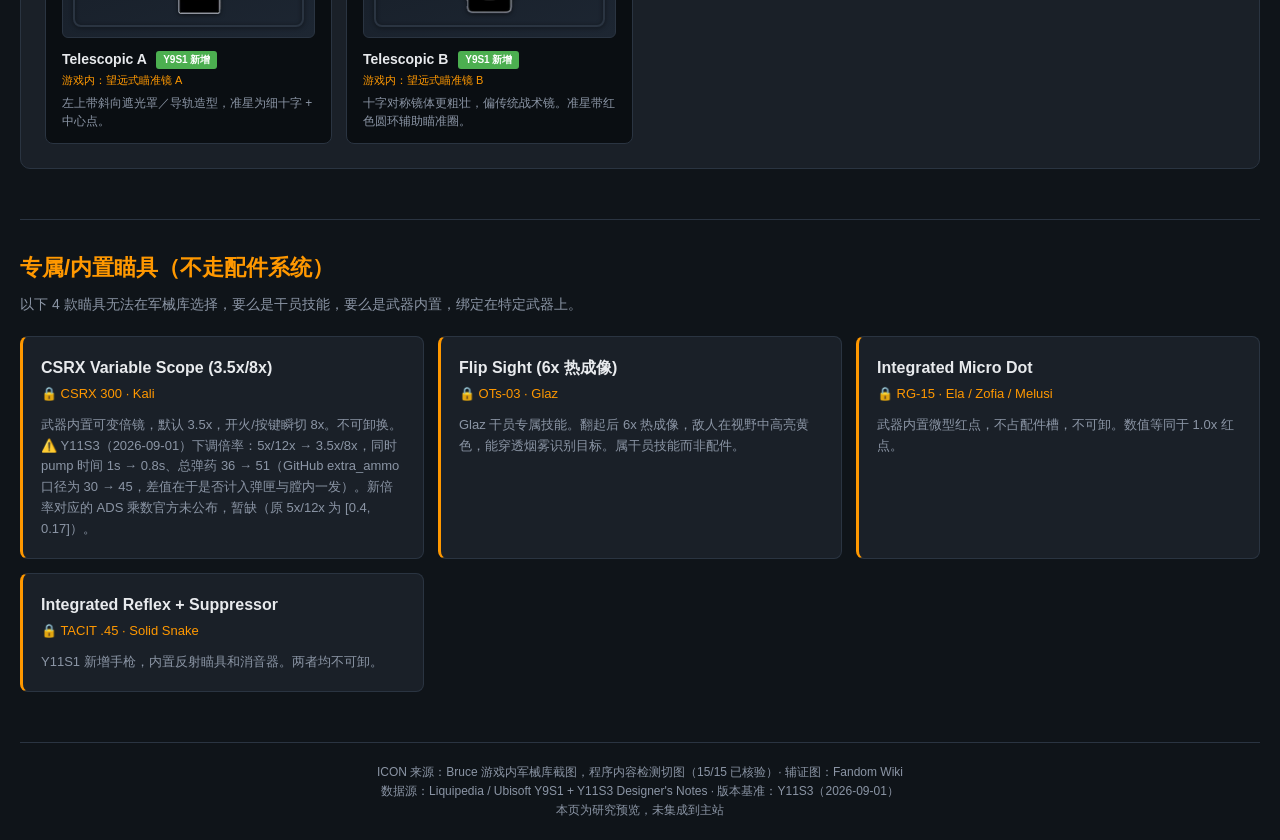
==== commit 01a18d74: "feat(sights): 瞄具图鉴 v8 — 15 款游戏内 ICON 切图并逐款对应 图标资产 - 新增 images/sights/icons/ 共 15 款透明底 PNG   red_dot_" ====
--- a/sights-preview.html
+++ b/sights-preview.html
@@ -1,347 +1,406 @@
-<!DOCTYPE html>
-<html lang="zh-CN">
-<head>
-<meta charset="UTF-8">
-<meta name="viewport" content="width=device-width, initial-scale=1.0">
-<title>R6S 瞄具图鉴预览 · v7 Fandom 单品配图</title>
-<style>
-  :root {
-    --bg: #0f1419;
-    --card: #1a2028;
-    --card-hover: #232a35;
-    --border: #2a3441;
-    --text: #e8eaed;
-    --text-dim: #8b95a5;
-    --accent: #ff9800;
-    --family-red: #ef5350;
-    --family-green: #66bb6a;
-    --family-blue: #42a5f5;
-    --family-gold: #ffca28;
-  }
-  * { box-sizing: border-box; margin: 0; padding: 0; }
-  body {
-    background: var(--bg);
-    color: var(--text);
-    font-family: -apple-system, 'Segoe UI', 'PingFang SC', 'Microsoft YaHei', sans-serif;
-    line-height: 1.6;
-    padding: 20px;
-    max-width: 1400px;
-    margin: 0 auto;
-  }
-  .banner {
-    background: linear-gradient(135deg, #1a2028 0%, #2a3441 100%);
-    padding: 30px;
-    border-radius: 12px;
-    border-left: 4px solid var(--accent);
-    margin-bottom: 30px;
-  }
-  h1 { font-size: 28px; margin-bottom: 8px; }
-  .subtitle { color: var(--text-dim); font-size: 14px; }
-  .back-link {
-    display: inline-block; margin-top: 12px;
-    color: var(--accent); text-decoration: none;
-    font-size: 13px;
-  }
-  .back-link:hover { text-decoration: underline; }
-
-  .intro {
-    background: var(--card);
-    padding: 20px 24px;
-    border-radius: 10px;
-    margin-bottom: 24px;
-    border: 1px solid var(--border);
-  }
-  .intro p { margin-bottom: 10px; color: var(--text-dim); }
-  .intro strong { color: var(--text); }
-
-  /* 大图总览 */
-  .big-overview {
-    margin: 30px 0;
-    padding: 24px;
-    background: var(--card);
-    border: 1px solid var(--border);
-    border-radius: 10px;
-  }
-  .big-overview h2 {
-    font-size: 20px;
-    margin-bottom: 16px;
-    color: var(--accent);
-  }
-  .big-overview img {
-    width: 100%;
-    border-radius: 8px;
-    display: block;
-    cursor: zoom-in;
-    border: 2px solid var(--border);
-  }
-  .big-overview img:hover { border-color: var(--accent); }
-  .big-overview .cap {
-    margin-top: 10px;
-    color: var(--text-dim);
-    font-size: 13px;
-  }
-  .big-overview .cap strong { color: var(--text); }
-
-  /* 说明列表 */
-  .variant-list {
-    display: grid;
-    grid-template-columns: repeat(auto-fill, minmax(280px, 1fr));
-    gap: 14px;
-    margin-top: 16px;
-  }
-  .variant-item {
-    background: #0a0e12;
-    border: 1px solid var(--border);
-    border-radius: 8px;
-    padding: 12px 16px;
-  }
-  .variant-item .thumb {
-    width: 100%;
-    aspect-ratio: 16/7;
-    object-fit: contain;
-    background: #000;
-    border-radius: 4px;
-    margin-bottom: 8px;
-    border: 1px solid var(--border);
-  }
-  .variant-item .name {
-    font-size: 14px;
-    font-weight: 600;
-    color: var(--text);
-    margin-bottom: 4px;
-  }
-  .variant-item .desc {
-    font-size: 12px;
-    color: var(--text-dim);
-    line-height: 1.55;
-  }
-  .variant-item .badge {
-    display: inline-block;
-    padding: 1px 7px;
-    border-radius: 3px;
-    font-size: 10px;
-    background: #4caf50;
-    color: white;
-    margin-left: 6px;
-    vertical-align: middle;
-  }
-
-  .family-section { margin-bottom: 40px; }
-  .family-header {
-    display: flex;
-    align-items: center;
-    gap: 12px;
-    margin-bottom: 16px;
-    padding: 12px 18px;
-    background: var(--card);
-    border-radius: 8px;
-    border-left: 4px solid var(--family-color);
-  }
-  .family-header.red    { --family-color: var(--family-red); }
-  .family-header.green  { --family-color: var(--family-green); }
-  .family-header.blue   { --family-color: var(--family-blue); }
-  .family-header.gold   { --family-color: var(--family-gold); }
-  .family-title { font-size: 20px; font-weight: 600; }
-  .family-meta  { color: var(--text-dim); font-size: 13px; margin-left: auto; }
-
-  .special-section {
-    margin-top: 50px;
-    padding-top: 30px;
-    border-top: 1px solid var(--border);
-  }
-  .special-section h2 {
-    font-size: 22px; margin-bottom: 8px; color: var(--accent);
-  }
-  .special-section .desc { color: var(--text-dim); margin-bottom: 20px; font-size: 14px; }
-  .special-grid {
-    display: grid;
-    grid-template-columns: repeat(auto-fit, minmax(300px, 1fr));
-    gap: 14px;
-  }
-  .special-card {
-    background: var(--card);
-    border: 1px solid var(--border);
-    border-left: 3px solid var(--accent);
-    border-radius: 8px;
-    padding: 18px;
-  }
-  .special-name { font-size: 16px; font-weight: 600; margin-bottom: 4px; }
-  .special-weapon { color: var(--accent); font-size: 13px; margin-bottom: 10px; }
-  .special-desc { color: var(--text-dim); font-size: 13px; }
-
-  footer {
-    margin-top: 50px;
-    padding-top: 20px;
-    border-top: 1px solid var(--border);
-    color: var(--text-dim);
-    font-size: 12px;
-    text-align: center;
-  }
-  footer a { color: var(--accent); text-decoration: none; }
-</style>
-</head>
-<body>
-
-<div class="banner">
-  <h1>🎯 瞄具图鉴预览 · v7 Fandom 单品配图</h1>
-  <div class="subtitle">R6 围攻 所有瞄具细分型号 — 游戏内总览 + Fandom 单品渲染图对照</div>
-  <a href="index.html" class="back-link">← 返回武器数据库</a>
-</div>
-
-<div class="intro">
-  <p><strong>v7 改动</strong>：在 v6「游戏内整图总览 + 文字说明」基础上，为每款 1.0x 瞄具补上从 Fandom Wiki 抓取的单品渲染图作为交叉对照。原图依然是主视觉，单品图只是辅助确认「长这样没错」。<strong>所见即所得，双图对照。</strong></p>
-  <p><strong>本版本覆盖</strong>：10 款 1.0x（Red Dot × 3 + Holographic × 4 + Reflex × 3）+ 5 款倍镜（2.5x × 3 + 3.5x × 2）+ 4 款专属内置瞄具。</p>
-  <p>⚠️ <strong>Y9S1 Operation Deadly Omen 倍镜重构</strong>：删除了 Scope 1.5x / 2.0x / 3.0x，当前版本倍镜只保留 <strong>2.5x Magnified 系列</strong> 和 <strong>3.5x Telescopic 系列</strong>。Fandom 尚未为 Y9S1 新倍镜建页，2.5x/3.5x 暂只有游戏内整图。</p>
-</div>
-
-<!-- 1.0x 瞄具总览 -->
-<div class="family-section">
-  <div class="family-header red">
-    <span class="family-title">🔴🟢🔺 1.0x 瞄具全家福（10 款）</span>
-    <span class="family-meta">Red Dot × 3 + Holographic × 4 + Reflex × 3 · 所有同类数值完全一致</span>
-  </div>
-  <div class="big-overview">
-    <h2>📸 游戏内军械库 1.0x 瞄具总览</h2>
-    <img src="images/sights/all_1x_overview.png" alt="10 款 1.0x 总览" onclick="window.open(this.src)">
-    <div class="cap"><strong>布局说明：</strong>上中下三行排列。<strong>第 1 行 Red Dot 红点</strong>（方壳圆点/圆筒T字/抬高型）；<strong>第 2 行 Holographic 全息</strong>（EOTech 风/圆筒环/紧凑 Razor/极简 MH1）；<strong>第 3 行 Reflex 反射</strong>（塑料框三角/金属框三角/复古低矮）。点击图片可看大图。</div>
-    <div class="variant-list">
-      <div class="variant-item">
-        <img class="thumb" src="images/sights/fandom_red_dot_a_nato.png" alt="Red Dot A NATO" referrerpolicy="no-referrer" onerror="this.style.display='none'">
-        <div class="name">Red Dot A · 红点 NATO</div>
-        <div class="desc">方形外壳 + 圆点准星。北约系干员的默认红点，最常见外观。</div>
-      </div>
-      <div class="variant-item">
-        <img class="thumb" src="images/sights/fandom_red_dot_b_russian.png" alt="Red Dot B Russian" referrerpolicy="no-referrer" onerror="this.style.display='none'">
-        <div class="name">Red Dot B · 红点 Russian</div>
-        <div class="desc">宽镜体 + T 字准星。俄系/斯派兹纳兹风格。</div>
-      </div>
-      <div class="variant-item">
-        <img class="thumb" src="images/sights/fandom_red_dot_c_m4s.png" alt="Red Dot C M4S" referrerpolicy="no-referrer" onerror="this.style.display='none'">
-        <div class="name">Red Dot C · 红点 M4S <span class="badge">Y5S3</span></div>
-        <div class="desc">抬高型 + 圆点准星。Y5S3 引入，镜身更高。</div>
-      </div>
-      <div class="variant-item">
-        <img class="thumb" src="images/sights/fandom_holo_a_nato.png" alt="Holographic A NATO" referrerpolicy="no-referrer" onerror="this.style.display='none'">
-        <div class="name">Holographic A · 全息 NATO</div>
-        <div class="desc">EOTech 风格方框 + 圆环内带点准星。</div>
-      </div>
-      <div class="variant-item">
-        <img class="thumb" src="images/sights/fandom_holo_b_russian.png" alt="Holographic B Russian" referrerpolicy="no-referrer" onerror="this.style.display='none'">
-        <div class="name">Holographic B · 全息 Russian</div>
-        <div class="desc">圆筒形外壳 + 圆环十字准星。俄系风格。</div>
-      </div>
-      <div class="variant-item">
-        <img class="thumb" src="images/sights/fandom_holo_c_razor.png" alt="Holographic C Razor" referrerpolicy="no-referrer" onerror="this.style.display='none'">
-        <div class="name">Holographic C · 全息 Razor</div>
-        <div class="desc">紧凑低矮款，镜身比 NATO/Russian 明显更小。</div>
-      </div>
-      <div class="variant-item">
-        <img class="thumb" src="images/sights/fandom_holo_d_mh1.png" alt="Holographic D MH1" referrerpolicy="no-referrer" onerror="this.style.display='none'">
-        <div class="name">Holographic D · 全息 MH1 <span class="badge">Y5S3</span></div>
-        <div class="desc">极简窄框，准星收束得非常小。Y5S3 引入。</div>
-      </div>
-      <div class="variant-item">
-        <img class="thumb" src="images/sights/fandom_reflex_a_nato.png" alt="Reflex A NATO" referrerpolicy="no-referrer" onerror="this.style.display='none'">
-        <div class="name">Reflex A · 反射 NATO</div>
-        <div class="desc">塑料外壳 + 倒三角准星。常见反射镜。</div>
-      </div>
-      <div class="variant-item">
-        <img class="thumb" src="images/sights/fandom_reflex_b_russian.png" alt="Reflex B Russian" referrerpolicy="no-referrer" onerror="this.style.display='none'">
-        <div class="name">Reflex B · 反射 Russian</div>
-        <div class="desc">金属外壳 + 倒三角准星，镜身更厚重。</div>
-      </div>
-      <div class="variant-item">
-        <img class="thumb" src="images/sights/fandom_reflex_c_vintage.png" alt="Reflex C Vintage" referrerpolicy="no-referrer" onerror="this.style.display='none'">
-        <div class="name">Reflex C · 反射 Vintage</div>
-        <div class="desc">复古低矮款 + 倒三角准星。镜身最扁平。</div>
-      </div>
-    </div>
-  </div>
-</div>
-
-<!-- 2.5x 倍镜总览 -->
-<div class="family-section">
-  <div class="family-header gold">
-    <span class="family-title">🔭 2.5x Magnified 家族（3 款）</span>
-    <span class="family-meta">数值完全一致 · ADS 乘数 ≈ 0.7x · Y9S1 重构保留</span>
-  </div>
-  <div class="big-overview">
-    <h2>📸 2.5x 倍镜总览</h2>
-    <img src="images/sights/all_2_5x_overview.png" alt="3 款 2.5x 总览" onclick="window.open(this.src)">
-    <div class="cap"><strong>布局说明：</strong>3 款 Magnified 并排。每款的外壳造型和准星分划不同（典型 ACOG 风 / 长筒战术 / 紧凑现代），但瞄具面板数值完全相同。点击图片可看大图。</div>
-    <div class="variant-list">
-      <div class="variant-item">
-        <div class="name">Magnified A</div>
-        <div class="desc">经典 ACOG 梯形镜体 + 倒三角准星（类似 TA33）。</div>
-      </div>
-      <div class="variant-item">
-        <div class="name">Magnified B</div>
-        <div class="desc">较长筒形镜体，现代战术风格，准星为小十字。</div>
-      </div>
-      <div class="variant-item">
-        <div class="name">Magnified C</div>
-        <div class="desc">紧凑型镜体，准星分划最简洁。</div>
-      </div>
-    </div>
-  </div>
-</div>
-
-<!-- 3.5x 倍镜总览 -->
-<div class="family-section">
-  <div class="family-header gold">
-    <span class="family-title">🔭 3.5x Telescopic 家族（2 款）</span>
-    <span class="family-meta">数值完全一致 · ADS 乘数 ≈ 0.5x · Y9S1 新增最高倍率</span>
-  </div>
-  <div class="big-overview">
-    <h2>📸 3.5x 倍镜总览</h2>
-    <img src="images/sights/all_3_5x_overview.png" alt="2 款 3.5x 总览" onclick="window.open(this.src)">
-    <div class="cap"><strong>布局说明：</strong>A 款 / B 款并排。基于 Vortex Viper PST 1-4×24 外形设计。点击图片可看大图。</div>
-    <div class="variant-list">
-      <div class="variant-item">
-        <div class="name">Telescopic A <span class="badge">Y9S1 新增</span></div>
-        <div class="desc">紧凑窄框，现代战术风格。准星为小十字 + 中心点。</div>
-      </div>
-      <div class="variant-item">
-        <div class="name">Telescopic B <span class="badge">Y9S1 新增</span></div>
-        <div class="desc">镜体更粗壮，偏传统战术镜。准星带圆环辅助瞄准圈。</div>
-      </div>
-    </div>
-  </div>
-</div>
-
-<!-- 专属瞄具 -->
-<div class="special-section">
-  <h2>专属/内置瞄具（不走配件系统）</h2>
-  <div class="desc">以下 4 款瞄具无法在军械库选择，要么是干员技能，要么是武器内置，绑定在特定武器上。</div>
-  <div class="special-grid" id="grid-special"></div>
-</div>
-
-<footer>
-  图片来源：Bruce 游戏内军械库截图 · 数据源：Liquipedia / Ubisoft Y9S1 Designer's Notes<br>
-  本页为研究预览，未集成到主站
-</footer>
-
-<script>
-const SPECIAL_SIGHTS = [
-  { name:'CSRX Variable Scope (5x/12x)', weapon:'CSRX 300 · Kali',
-    desc:'武器内置可变倍镜，默认 5x，开火/按键瞬切 12x。ADS 乘数 [0.4, 0.17]。不可卸换。' },
-  { name:'Flip Sight (6x 热成像)', weapon:'OTs-03 · Glaz',
-    desc:'Glaz 干员专属技能。翻起后 6x 热成像，敌人在视野中高亮黄色，能穿透烟雾识别目标。属干员技能而非配件。' },
-  { name:'Integrated Micro Dot', weapon:'RG-15 · Ela / Zofia / Melusi',
-    desc:'武器内置微型红点，不占配件槽，不可卸。数值等同于 1.0x 红点。' },
-  { name:'Integrated Reflex + Suppressor', weapon:'TACIT .45 · Solid Snake',
-    desc:'Y11S1 新增手枪，内置反射瞄具和消音器。两者均不可卸。' },
-];
-
-const spGrid = document.getElementById('grid-special');
-SPECIAL_SIGHTS.forEach(s => {
-  spGrid.insertAdjacentHTML('beforeend', `
-    <div class="special-card">
-      <div class="special-name">${s.name}</div>
-      <div class="special-weapon">🔒 ${s.weapon}</div>
-      <div class="special-desc">${s.desc}</div>
-    </div>`);
-});
-</script>
-</body>
-</html>
+<!DOCTYPE html>
+<html lang="zh-CN">
+<head>
+<meta charset="UTF-8">
+<meta name="viewport" content="width=device-width, initial-scale=1.0">
+<title>R6S 瞄具图鉴预览 · v8 游戏内 ICON 一一对应</title>
+<style>
+  :root {
+    --bg: #0f1419;
+    --card: #1a2028;
+    --card-hover: #232a35;
+    --border: #2a3441;
+    --text: #e8eaed;
+    --text-dim: #8b95a5;
+    --accent: #ff9800;
+    --family-red: #ef5350;
+    --family-green: #66bb6a;
+    --family-blue: #42a5f5;
+    --family-gold: #ffca28;
+  }
+  * { box-sizing: border-box; margin: 0; padding: 0; }
+  body {
+    background: var(--bg);
+    color: var(--text);
+    font-family: -apple-system, 'Segoe UI', 'PingFang SC', 'Microsoft YaHei', sans-serif;
+    line-height: 1.6;
+    padding: 20px;
+    max-width: 1400px;
+    margin: 0 auto;
+  }
+  .banner {
+    background: linear-gradient(135deg, #1a2028 0%, #2a3441 100%);
+    padding: 30px;
+    border-radius: 12px;
+    border-left: 4px solid var(--accent);
+    margin-bottom: 30px;
+  }
+  h1 { font-size: 28px; margin-bottom: 8px; }
+  .subtitle { color: var(--text-dim); font-size: 14px; }
+  .back-link {
+    display: inline-block; margin-top: 12px;
+    color: var(--accent); text-decoration: none;
+    font-size: 13px;
+  }
+  .back-link:hover { text-decoration: underline; }
+
+  .intro {
+    background: var(--card);
+    padding: 20px 24px;
+    border-radius: 10px;
+    margin-bottom: 24px;
+    border: 1px solid var(--border);
+  }
+  .intro p { margin-bottom: 10px; color: var(--text-dim); }
+  .intro strong { color: var(--text); }
+
+  /* 大图总览 */
+  .big-overview {
+    margin: 30px 0;
+    padding: 24px;
+    background: var(--card);
+    border: 1px solid var(--border);
+    border-radius: 10px;
+  }
+  .big-overview h2 {
+    font-size: 20px;
+    margin-bottom: 16px;
+    color: var(--accent);
+  }
+  .big-overview img {
+    width: 100%;
+    border-radius: 8px;
+    display: block;
+    cursor: zoom-in;
+    border: 2px solid var(--border);
+  }
+  .big-overview img:hover { border-color: var(--accent); }
+  .big-overview .cap {
+    margin-top: 10px;
+    color: var(--text-dim);
+    font-size: 13px;
+  }
+  .big-overview .cap strong { color: var(--text); }
+
+  /* 说明列表 */
+  .variant-list {
+    display: grid;
+    grid-template-columns: repeat(auto-fill, minmax(280px, 1fr));
+    gap: 14px;
+    margin-top: 16px;
+  }
+  .variant-item {
+    background: #0a0e12;
+    border: 1px solid var(--border);
+    border-radius: 8px;
+    padding: 12px 16px;
+  }
+  /* 游戏内 ICON（军械库原图切出，透明底） */
+  .variant-item .icon-wrap {
+    background: linear-gradient(160deg, #141b24 0%, #1d2632 100%);
+    border: 1px solid var(--border);
+    border-radius: 6px;
+    padding: 10px;
+    margin-bottom: 10px;
+    display: flex;
+    align-items: center;
+    justify-content: center;
+    aspect-ratio: 4/3;
+  }
+  .variant-item .icon {
+    max-width: 100%;
+    max-height: 100%;
+    object-fit: contain;
+    display: block;
+    filter: drop-shadow(0 1px 2px rgba(0,0,0,.6));
+  }
+  .variant-item .thumb {
+    width: 100%;
+    aspect-ratio: 16/7;
+    object-fit: contain;
+    background: #000;
+    border-radius: 4px;
+    margin-top: 8px;
+    border: 1px solid var(--border);
+  }
+  .variant-item .ref-label {
+    font-size: 10px;
+    color: var(--text-dim);
+    margin-top: 6px;
+    letter-spacing: .3px;
+  }
+  .variant-item .name {
+    font-size: 14px;
+    font-weight: 600;
+    color: var(--text);
+    margin-bottom: 4px;
+  }
+  .variant-item .ingame {
+    display: block;
+    font-size: 11px;
+    font-weight: 400;
+    color: var(--accent);
+    margin-top: 2px;
+  }
+  .variant-item .desc {
+    font-size: 12px;
+    color: var(--text-dim);
+    line-height: 1.55;
+  }
+  .variant-item .badge {
+    display: inline-block;
+    padding: 1px 7px;
+    border-radius: 3px;
+    font-size: 10px;
+    background: #4caf50;
+    color: white;
+    margin-left: 6px;
+    vertical-align: middle;
+  }
+
+  .family-section { margin-bottom: 40px; }
+  .family-header {
+    display: flex;
+    align-items: center;
+    gap: 12px;
+    margin-bottom: 16px;
+    padding: 12px 18px;
+    background: var(--card);
+    border-radius: 8px;
+    border-left: 4px solid var(--family-color);
+  }
+  .family-header.red    { --family-color: var(--family-red); }
+  .family-header.green  { --family-color: var(--family-green); }
+  .family-header.blue   { --family-color: var(--family-blue); }
+  .family-header.gold   { --family-color: var(--family-gold); }
+  .family-title { font-size: 20px; font-weight: 600; }
+  .family-meta  { color: var(--text-dim); font-size: 13px; margin-left: auto; }
+
+  .special-section {
+    margin-top: 50px;
+    padding-top: 30px;
+    border-top: 1px solid var(--border);
+  }
+  .special-section h2 {
+    font-size: 22px; margin-bottom: 8px; color: var(--accent);
+  }
+  .special-section .desc { color: var(--text-dim); margin-bottom: 20px; font-size: 14px; }
+  .special-grid {
+    display: grid;
+    grid-template-columns: repeat(auto-fit, minmax(300px, 1fr));
+    gap: 14px;
+  }
+  .special-card {
+    background: var(--card);
+    border: 1px solid var(--border);
+    border-left: 3px solid var(--accent);
+    border-radius: 8px;
+    padding: 18px;
+  }
+  .special-name { font-size: 16px; font-weight: 600; margin-bottom: 4px; }
+  .special-weapon { color: var(--accent); font-size: 13px; margin-bottom: 10px; }
+  .special-desc { color: var(--text-dim); font-size: 13px; }
+
+  footer {
+    margin-top: 50px;
+    padding-top: 20px;
+    border-top: 1px solid var(--border);
+    color: var(--text-dim);
+    font-size: 12px;
+    text-align: center;
+  }
+  footer a { color: var(--accent); text-decoration: none; }
+</style>
+</head>
+<body>
+
+<div class="banner">
+  <h1>🎯 瞄具图鉴预览 · v8 游戏内 ICON 一一对应</h1>
+  <div class="subtitle">R6 围攻 所有瞄具细分型号 — 军械库原生 ICON + 游戏内中文名逐款对应</div>
+  <a href="index.html" class="back-link">← 返回武器数据库</a>
+</div>
+
+<div class="intro">
+  <p><strong>v8 改动</strong>：从游戏内军械库总览截图中，用内容检测（逐行背景差分 + 连通域生长）切出全部 <strong>15 款瞄具的原生 ICON</strong>，做成透明底 PNG，逐款挂进物品介绍，并标注游戏内中文名，实现<strong>图标 ↔ 名称 ↔ 描述一一对应</strong>。倍镜组（2.5x / 3.5x）此前完全没有单品配图，本版补齐。</p>
+  <p><strong>本版本覆盖</strong>：10 款 1.0x（Red Dot × 3 + Holographic × 4 + Reflex × 3）+ 5 款倍镜（2.5x × 3 + 3.5x × 2）+ 4 款专属内置瞄具，共 19 款；其中军械库可选 15 款均已配 ICON。</p>
+  <p>🔧 <strong>ICON 说明</strong>：切图坐标由程序检测得出，非人工估算；选中态（橙色）与悬停态（浅灰蓝）卡片的底色已通过背景反解统一抠除，故 15 张 ICON 底色一致、可直接置于任意背景。</p>
+  <p>⚠️ <strong>Y9S1 Operation Deadly Omen 倍镜重构</strong>：删除了 Scope 1.5x / 2.0x / 3.0x，当前版本倍镜只保留 <strong>2.5x Magnified 系列</strong> 和 <strong>3.5x Telescopic 系列</strong>。Fandom 尚未为 Y9S1 新倍镜建页，2.5x/3.5x 暂只有游戏内整图。</p>
+</div>
+
+<!-- 1.0x 瞄具总览 -->
+<div class="family-section">
+  <div class="family-header red">
+    <span class="family-title">🔴🟢🔺 1.0x 瞄具全家福（10 款）</span>
+    <span class="family-meta">Red Dot × 3 + Holographic × 4 + Reflex × 3 · 所有同类数值完全一致</span>
+  </div>
+  <div class="big-overview">
+    <h2>📸 游戏内军械库 1.0x 瞄具总览</h2>
+    <img src="images/sights/all_1x_overview.png" alt="10 款 1.0x 总览" onclick="window.open(this.src)">
+    <div class="cap"><strong>布局说明：</strong>3 列 × 4 行卡片网格，10 款按顺序混排（<em>并非每行一个家族</em>）。<strong>第 1 行</strong>：红点 A / B / C；<strong>第 2 行</strong>：全息 A / B / C；<strong>第 3 行</strong>：全息 D / 反射 A / 反射 B（截图时处于选中态，故为橙色高亮）；<strong>第 4 行</strong>：反射 C。点击图片可看大图。</div>
+    <div class="variant-list">
+      <div class="variant-item">
+        <div class="icon-wrap"><img class="icon" src="images/sights/icons/red_dot_a.png" alt="红点瞄准器 A"></div>
+        <div class="name">Red Dot A · 红点 NATO<span class="ingame">游戏内：红点瞄准器 A</span></div>
+        <div class="desc">方形外壳 + 圆点准星。北约系干员的默认红点，最常见外观。</div>
+        <img class="thumb" src="images/sights/fandom_red_dot_a_nato.png" alt="Red Dot A NATO" referrerpolicy="no-referrer" onerror="this.style.display='none';this.nextElementSibling.style.display='none'">
+        <div class="ref-label">↑ Fandom 渲染图（辅证）</div>
+      </div>
+      <div class="variant-item">
+        <div class="icon-wrap"><img class="icon" src="images/sights/icons/red_dot_b.png" alt="红点瞄准器 B"></div>
+        <div class="name">Red Dot B · 红点 Russian<span class="ingame">游戏内：红点瞄准器 B</span></div>
+        <div class="desc">宽镜体 + T 字准星。俄系/斯派兹纳兹风格。</div>
+        <img class="thumb" src="images/sights/fandom_red_dot_b_russian.png" alt="Red Dot B Russian" referrerpolicy="no-referrer" onerror="this.style.display='none';this.nextElementSibling.style.display='none'">
+        <div class="ref-label">↑ Fandom 渲染图（辅证）</div>
+      </div>
+      <div class="variant-item">
+        <div class="icon-wrap"><img class="icon" src="images/sights/icons/red_dot_c.png" alt="红点瞄准器 C"></div>
+        <div class="name">Red Dot C · 红点 M4S <span class="badge">Y5S3</span><span class="ingame">游戏内：红点瞄准器 C</span></div>
+        <div class="desc">抬高型 + 圆点准星，镜身右下带调节旋钮。Y5S3 引入，镜身更高。</div>
+        <img class="thumb" src="images/sights/fandom_red_dot_c_m4s.png" alt="Red Dot C M4S" referrerpolicy="no-referrer" onerror="this.style.display='none';this.nextElementSibling.style.display='none'">
+        <div class="ref-label">↑ Fandom 渲染图（辅证）</div>
+      </div>
+      <div class="variant-item">
+        <div class="icon-wrap"><img class="icon" src="images/sights/icons/holo_a.png" alt="全息瞄准器 A"></div>
+        <div class="name">Holographic A · 全息 NATO<span class="ingame">游戏内：全息瞄准器 A</span></div>
+        <div class="desc">EOTech 风格方框 + 圆环内带点准星。</div>
+        <img class="thumb" src="images/sights/fandom_holo_a_nato.png" alt="Holographic A NATO" referrerpolicy="no-referrer" onerror="this.style.display='none';this.nextElementSibling.style.display='none'">
+        <div class="ref-label">↑ Fandom 渲染图（辅证）</div>
+      </div>
+      <div class="variant-item">
+        <div class="icon-wrap"><img class="icon" src="images/sights/icons/holo_b.png" alt="全息瞄准器 B"></div>
+        <div class="name">Holographic B · 全息 Russian<span class="ingame">游戏内：全息瞄准器 B</span></div>
+        <div class="desc">机身带 +/− 调节键 + 圆环十字准星。俄系风格。</div>
+        <img class="thumb" src="images/sights/fandom_holo_b_russian.png" alt="Holographic B Russian" referrerpolicy="no-referrer" onerror="this.style.display='none';this.nextElementSibling.style.display='none'">
+        <div class="ref-label">↑ Fandom 渲染图（辅证）</div>
+      </div>
+      <div class="variant-item">
+        <div class="icon-wrap"><img class="icon" src="images/sights/icons/holo_c.png" alt="全息瞄准器 C"></div>
+        <div class="name">Holographic C · 全息 Razor<span class="ingame">游戏内：全息瞄准器 C</span></div>
+        <div class="desc">紧凑低矮宽体，准星为横向短划。镜身比 NATO/Russian 明显更扁。</div>
+        <img class="thumb" src="images/sights/fandom_holo_c_razor.png" alt="Holographic C Razor" referrerpolicy="no-referrer" onerror="this.style.display='none';this.nextElementSibling.style.display='none'">
+        <div class="ref-label">↑ Fandom 渲染图（辅证）</div>
+      </div>
+      <div class="variant-item">
+        <div class="icon-wrap"><img class="icon" src="images/sights/icons/holo_d.png" alt="全息瞄准器 D"></div>
+        <div class="name">Holographic D · 全息 MH1 <span class="badge">Y5S3</span><span class="ingame">游戏内：全息瞄准器 D</span></div>
+        <div class="desc">极简窄框，准星收束得非常小。Y5S3 引入。</div>
+        <img class="thumb" src="images/sights/fandom_holo_d_mh1.png" alt="Holographic D MH1" referrerpolicy="no-referrer" onerror="this.style.display='none';this.nextElementSibling.style.display='none'">
+        <div class="ref-label">↑ Fandom 渲染图（辅证）</div>
+      </div>
+      <div class="variant-item">
+        <div class="icon-wrap"><img class="icon" src="images/sights/icons/reflex_a.png" alt="反射式瞄准器 A"></div>
+        <div class="name">Reflex A · 反射 NATO<span class="ingame">游戏内：反射式瞄准器 A</span></div>
+        <div class="desc">塑料外壳 + 绿色倒三角准星。常见反射镜。</div>
+        <img class="thumb" src="images/sights/fandom_reflex_a_nato.png" alt="Reflex A NATO" referrerpolicy="no-referrer" onerror="this.style.display='none';this.nextElementSibling.style.display='none'">
+        <div class="ref-label">↑ Fandom 渲染图（辅证）</div>
+      </div>
+      <div class="variant-item">
+        <div class="icon-wrap"><img class="icon" src="images/sights/icons/reflex_b.png" alt="反射式瞄准器 B"></div>
+        <div class="name">Reflex B · 反射 Russian<span class="ingame">游戏内：反射式瞄准器 B</span></div>
+        <div class="desc">圆形金属镜体，镜身最厚重，绿色准星带横向标线。</div>
+        <img class="thumb" src="images/sights/fandom_reflex_b_russian.png" alt="Reflex B Russian" referrerpolicy="no-referrer" onerror="this.style.display='none';this.nextElementSibling.style.display='none'">
+        <div class="ref-label">↑ Fandom 渲染图（辅证）</div>
+      </div>
+      <div class="variant-item">
+        <div class="icon-wrap"><img class="icon" src="images/sights/icons/reflex_c.png" alt="反射式瞄准器 C"></div>
+        <div class="name">Reflex C · 反射 Vintage<span class="ingame">游戏内：反射式瞄准器 C</span></div>
+        <div class="desc">复古低矮款 + 绿色倒三角准星。镜身最扁平，右侧带线缆造型。</div>
+        <img class="thumb" src="images/sights/fandom_reflex_c_vintage.png" alt="Reflex C Vintage" referrerpolicy="no-referrer" onerror="this.style.display='none';this.nextElementSibling.style.display='none'">
+        <div class="ref-label">↑ Fandom 渲染图（辅证）</div>
+      </div>
+    </div>
+  </div>
+</div>
+
+<!-- 2.5x 倍镜总览 -->
+<div class="family-section">
+  <div class="family-header gold">
+    <span class="family-title">🔭 2.5x Magnified 家族（3 款）</span>
+    <span class="family-meta">数值完全一致 · ADS 乘数 ≈ 0.7x · Y9S1 重构保留</span>
+  </div>
+  <div class="big-overview">
+    <h2>📸 2.5x 倍镜总览</h2>
+    <img src="images/sights/all_2_5x_overview.png" alt="3 款 2.5x 总览" onclick="window.open(this.src)">
+    <div class="cap"><strong>布局说明：</strong>3 款 Magnified 并排。每款的外壳造型和准星分划不同（典型 ACOG 风 / 长筒战术 / 紧凑现代），但瞄具面板数值完全相同。点击图片可看大图。</div>
+    <div class="variant-list">
+      <div class="variant-item">
+        <div class="icon-wrap"><img class="icon" src="images/sights/icons/scope_2_5x_a.png" alt="放大瞄准镜 A"></div>
+        <div class="name">Magnified A<span class="ingame">游戏内：放大瞄准镜 A</span></div>
+        <div class="desc">宽体镜身四角带螺栓细节，准星为竖直标线 + 中心点。</div>
+      </div>
+      <div class="variant-item">
+        <div class="icon-wrap"><img class="icon" src="images/sights/icons/scope_2_5x_b.png" alt="放大瞄准镜 B"></div>
+        <div class="name">Magnified B<span class="ingame">游戏内：放大瞄准镜 B</span></div>
+        <div class="desc">横向较宽的方肩镜体，准星为向上箭头式标线。</div>
+      </div>
+      <div class="variant-item">
+        <div class="icon-wrap"><img class="icon" src="images/sights/icons/scope_2_5x_c.png" alt="放大瞄准镜 C"></div>
+        <div class="name">Magnified C<span class="ingame">游戏内：放大瞄准镜 C</span></div>
+        <div class="desc">高座紧凑镜体，底部为梯形宽底座，准星带半圆环分划。</div>
+      </div>
+    </div>
+  </div>
+</div>
+
+<!-- 3.5x 倍镜总览 -->
+<div class="family-section">
+  <div class="family-header gold">
+    <span class="family-title">🔭 3.5x Telescopic 家族（2 款）</span>
+    <span class="family-meta">数值完全一致 · ADS 乘数 ≈ 0.5x · Y9S1 新增最高倍率</span>
+  </div>
+  <div class="big-overview">
+    <h2>📸 3.5x 倍镜总览</h2>
+    <img src="images/sights/all_3_5x_overview.png" alt="2 款 3.5x 总览" onclick="window.open(this.src)">
+    <div class="cap"><strong>布局说明：</strong>A 款 / B 款并排。基于 Vortex Viper PST 1-4×24 外形设计。点击图片可看大图。</div>
+    <div class="variant-list">
+      <div class="variant-item">
+        <div class="icon-wrap"><img class="icon" src="images/sights/icons/scope_3_5x_a.png" alt="望远式瞄准镜 A"></div>
+        <div class="name">Telescopic A <span class="badge">Y9S1 新增</span><span class="ingame">游戏内：望远式瞄准镜 A</span></div>
+        <div class="desc">左上带斜向遮光罩／导轨造型，准星为细十字 + 中心点。</div>
+      </div>
+      <div class="variant-item">
+        <div class="icon-wrap"><img class="icon" src="images/sights/icons/scope_3_5x_b.png" alt="望远式瞄准镜 B"></div>
+        <div class="name">Telescopic B <span class="badge">Y9S1 新增</span><span class="ingame">游戏内：望远式瞄准镜 B</span></div>
+        <div class="desc">十字对称镜体更粗壮，偏传统战术镜。准星带红色圆环辅助瞄准圈。</div>
+      </div>
+    </div>
+  </div>
+</div>
+
+<!-- 专属瞄具 -->
+<div class="special-section">
+  <h2>专属/内置瞄具（不走配件系统）</h2>
+  <div class="desc">以下 4 款瞄具无法在军械库选择，要么是干员技能，要么是武器内置，绑定在特定武器上。</div>
+  <div class="special-grid" id="grid-special"></div>
+</div>
+
+<footer>
+  ICON 来源：Bruce 游戏内军械库截图，程序内容检测切图（15/15 已核验）· 辅证图：Fandom Wiki<br>
+  数据源：Liquipedia / Ubisoft Y9S1 + Y11S3 Designer's Notes · 版本基准：Y11S3（2026-09-01）<br>
+  本页为研究预览，未集成到主站
+</footer>
+
+<script>
+const SPECIAL_SIGHTS = [
+  { name:'CSRX Variable Scope (3.5x/8x)', weapon:'CSRX 300 · Kali',
+    desc:'武器内置可变倍镜，默认 3.5x，开火/按键瞬切 8x。不可卸换。⚠️ Y11S3（2026-09-01）下调倍率：5x/12x → 3.5x/8x，同时 pump 时间 1s → 0.8s、总弹药 36 → 51（GitHub extra_ammo 口径为 30 → 45，差值在于是否计入弹匣与膛内一发）。新倍率对应的 ADS 乘数官方未公布，暂缺（原 5x/12x 为 [0.4, 0.17]）。' },
+  { name:'Flip Sight (6x 热成像)', weapon:'OTs-03 · Glaz',
+    desc:'Glaz 干员专属技能。翻起后 6x 热成像，敌人在视野中高亮黄色，能穿透烟雾识别目标。属干员技能而非配件。' },
+  { name:'Integrated Micro Dot', weapon:'RG-15 · Ela / Zofia / Melusi',
+    desc:'武器内置微型红点，不占配件槽，不可卸。数值等同于 1.0x 红点。' },
+  { name:'Integrated Reflex + Suppressor', weapon:'TACIT .45 · Solid Snake',
+    desc:'Y11S1 新增手枪，内置反射瞄具和消音器。两者均不可卸。' },
+];
+
+const spGrid = document.getElementById('grid-special');
+SPECIAL_SIGHTS.forEach(s => {
+  spGrid.insertAdjacentHTML('beforeend', `
+    <div class="special-card">
+      <div class="special-name">${s.name}</div>
+      <div class="special-weapon">🔒 ${s.weapon}</div>
+      <div class="special-desc">${s.desc}</div>
+    </div>`);
+});
+</script>
+</body>
+</html>
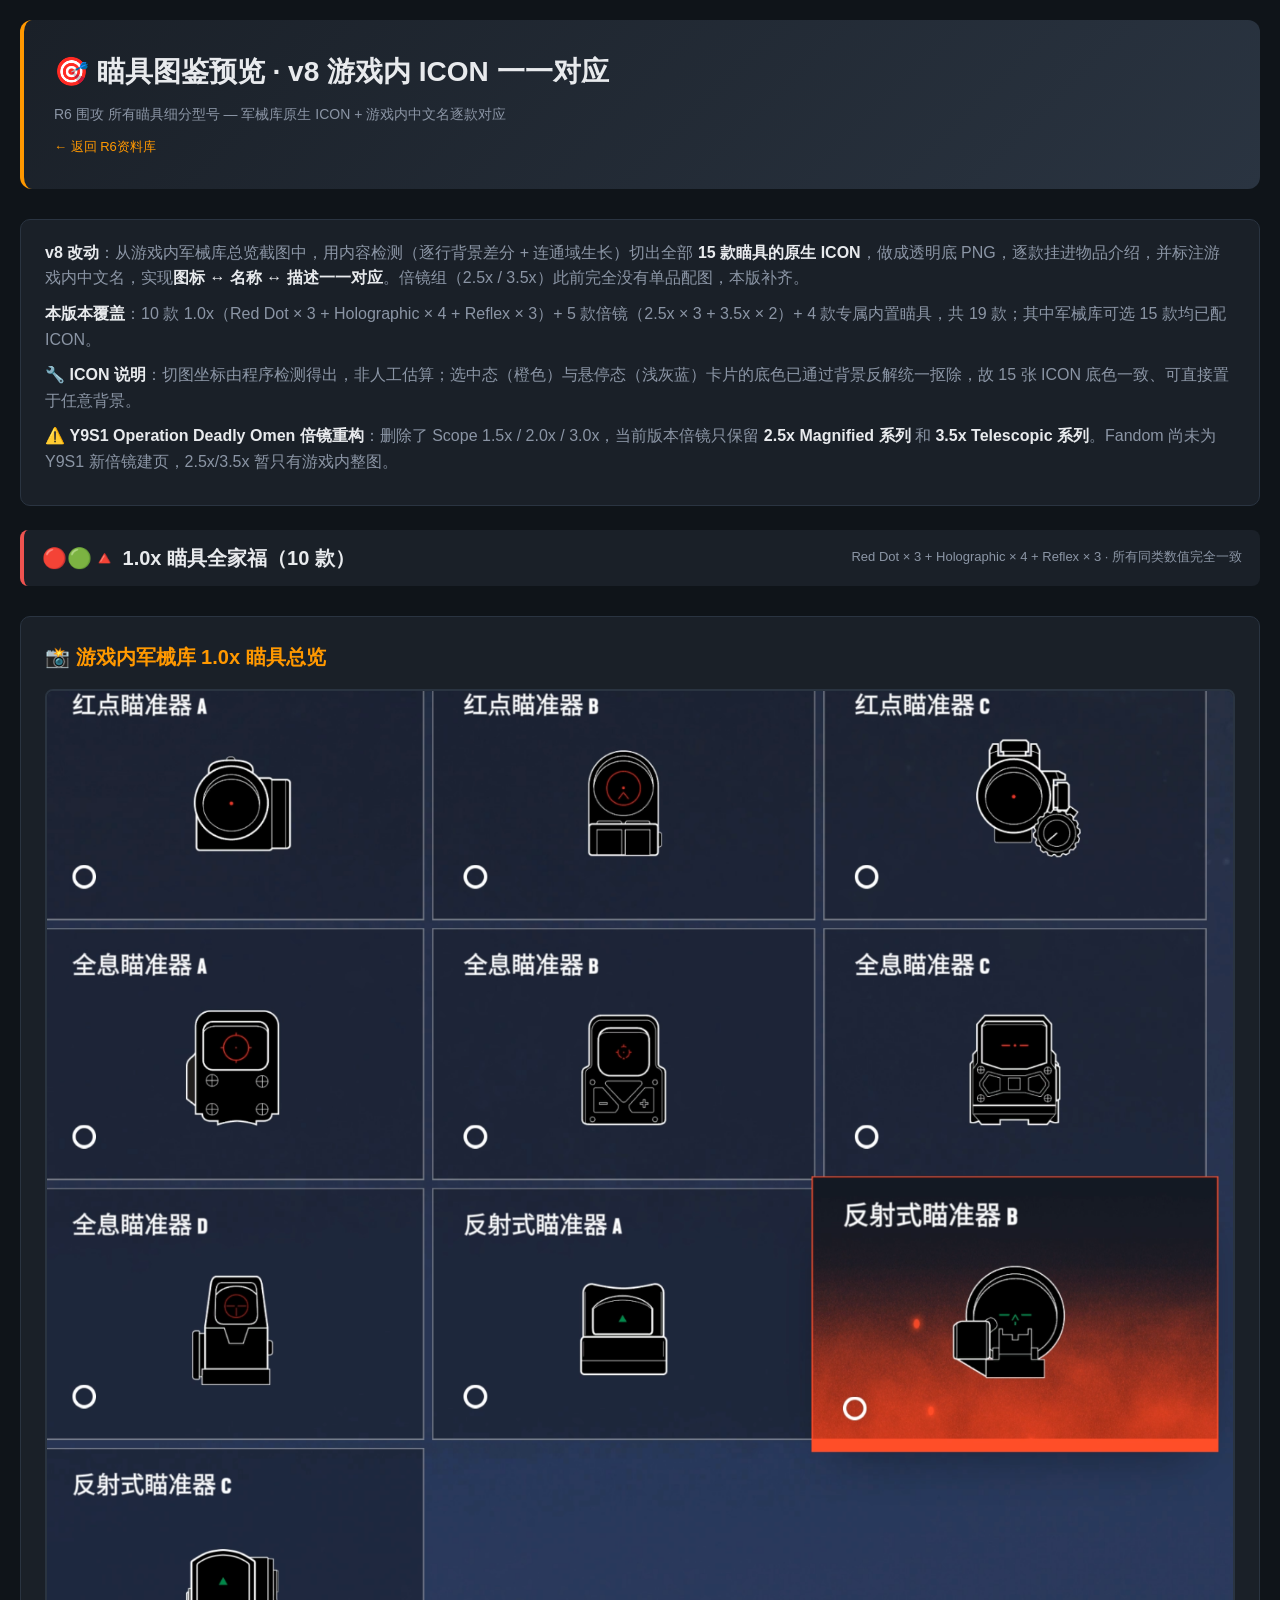
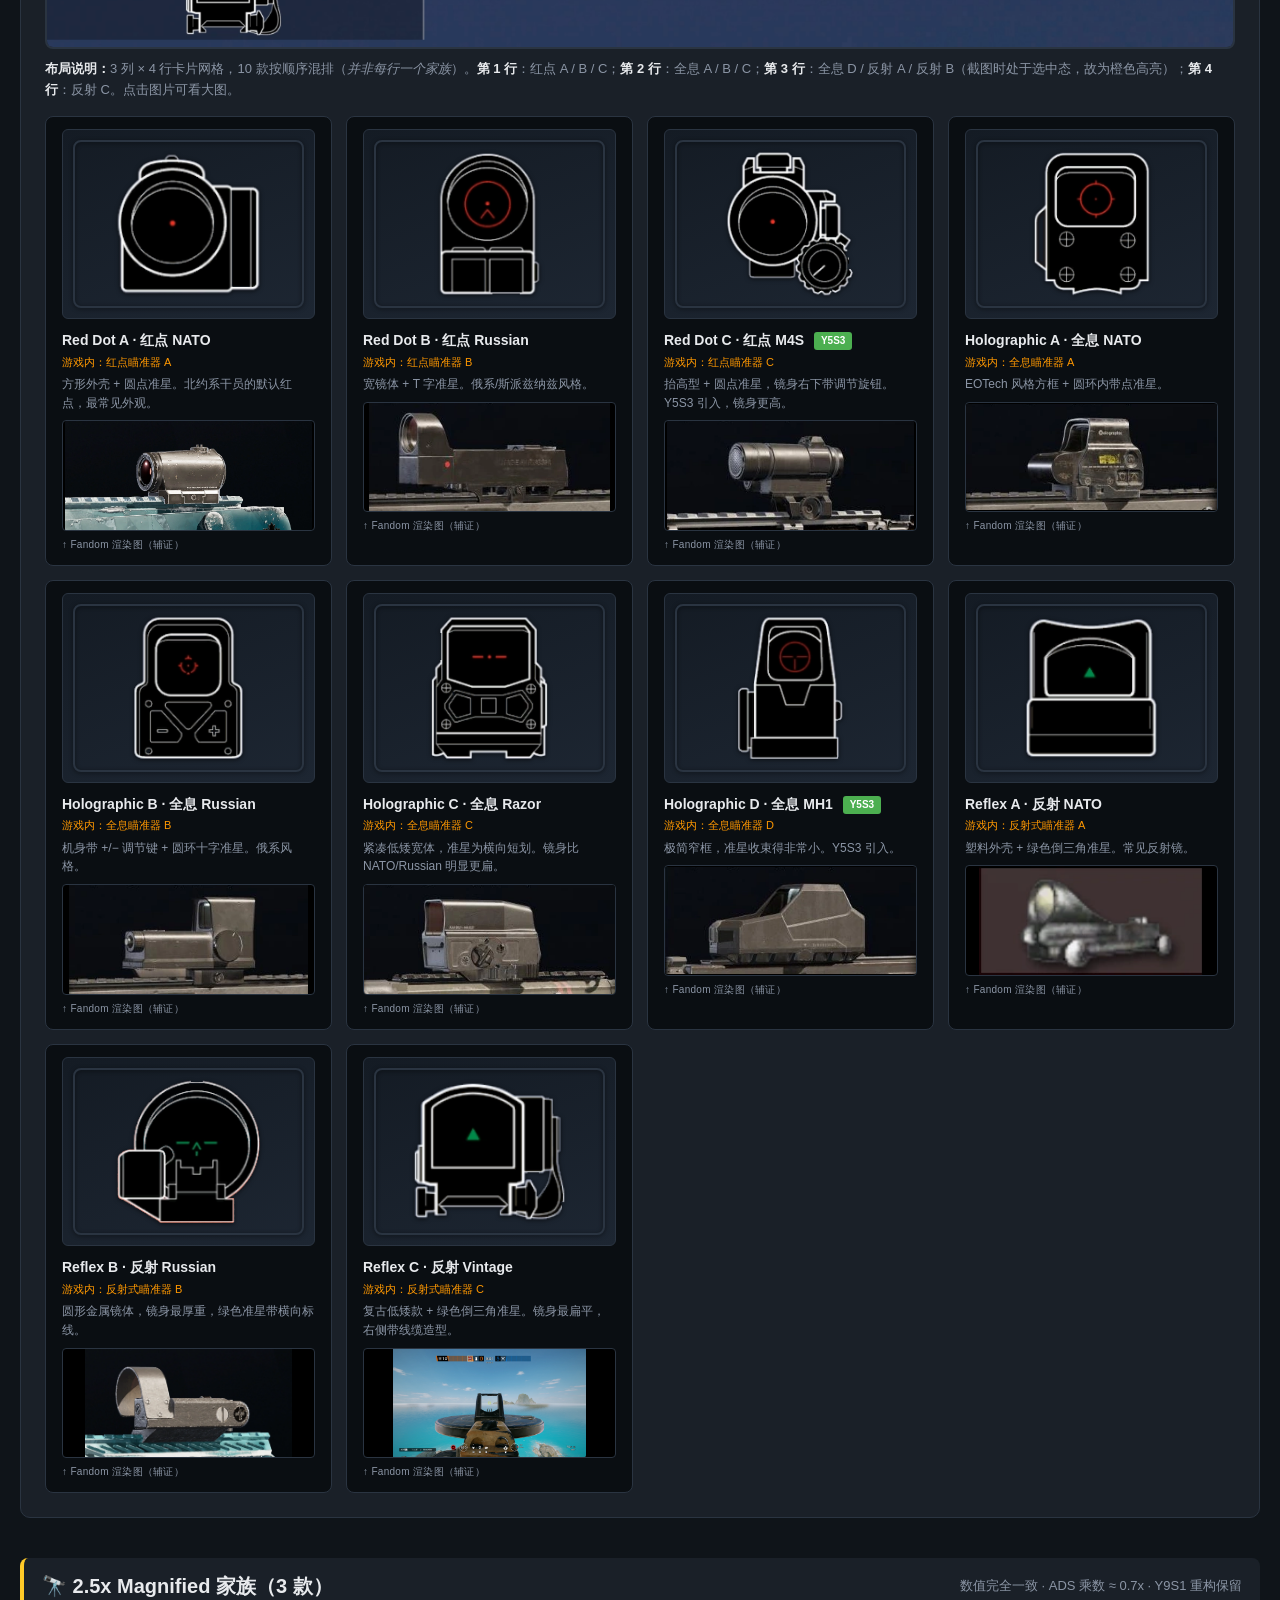
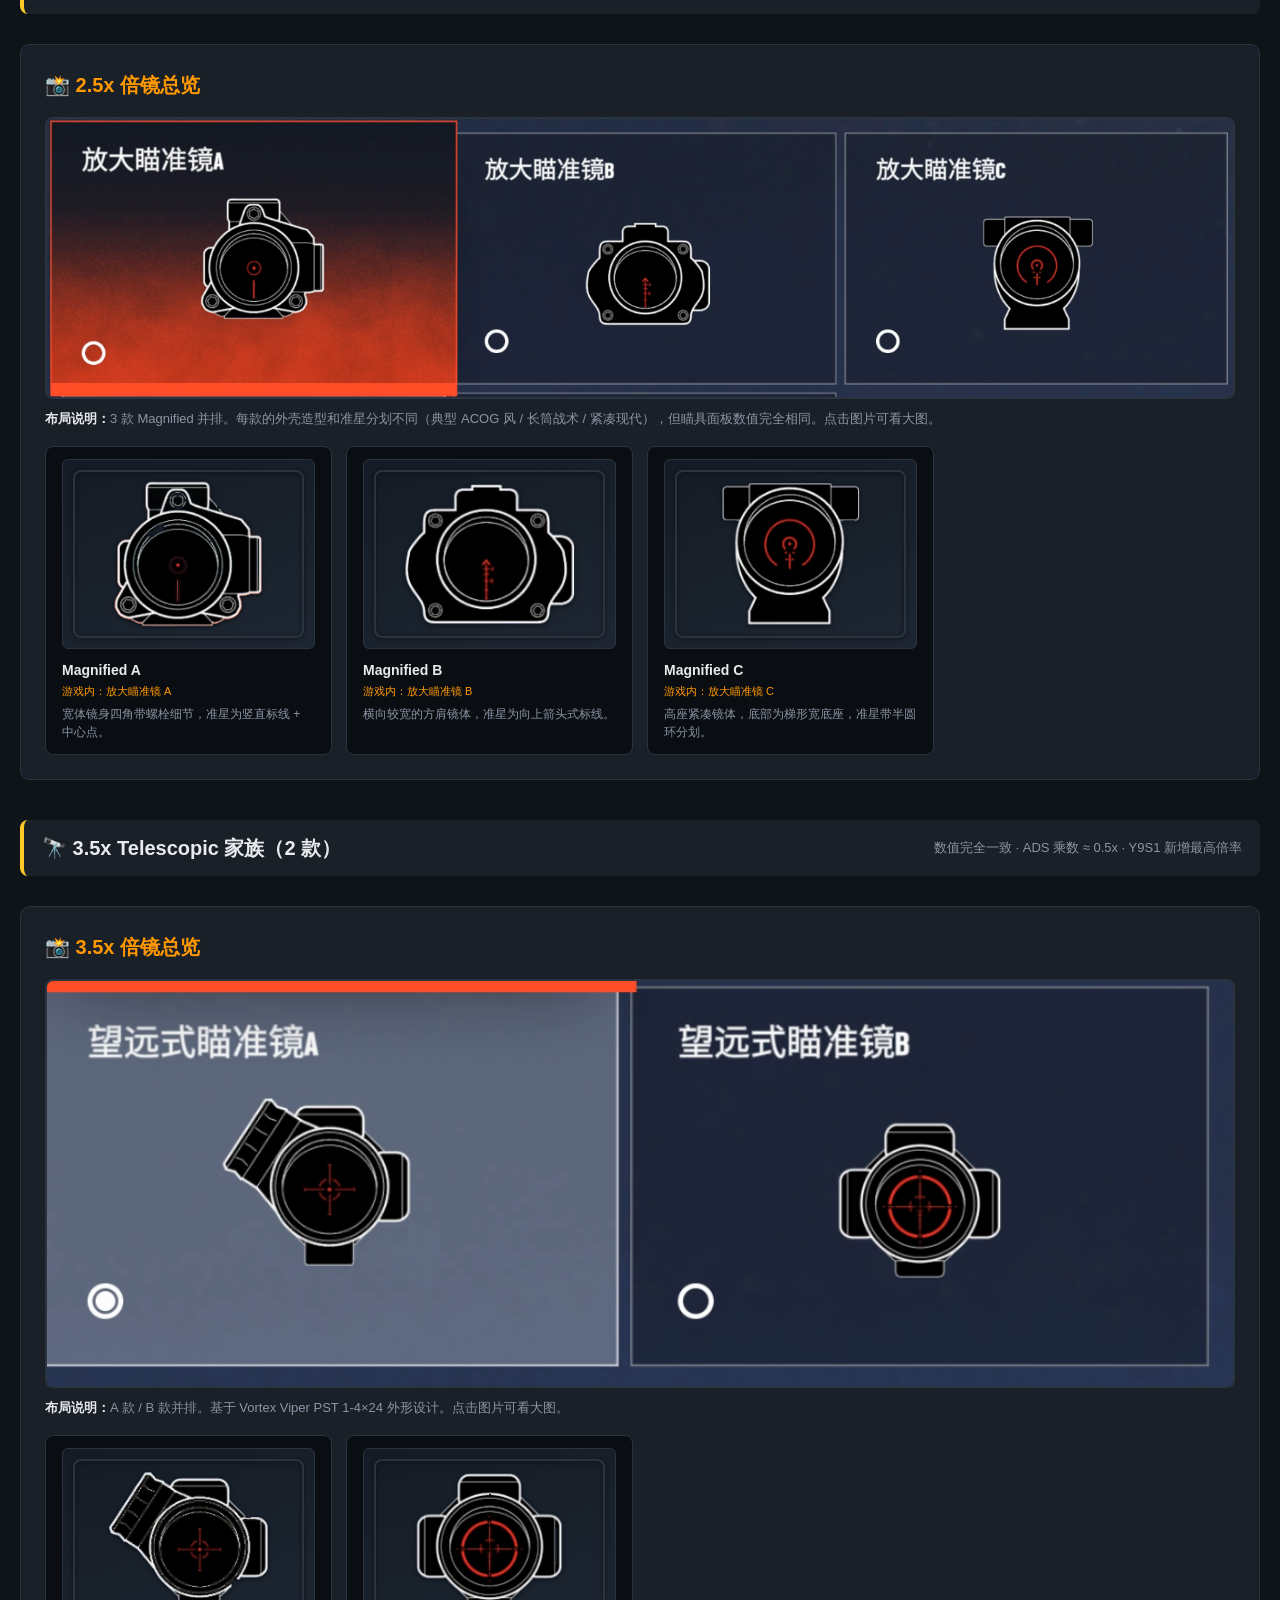
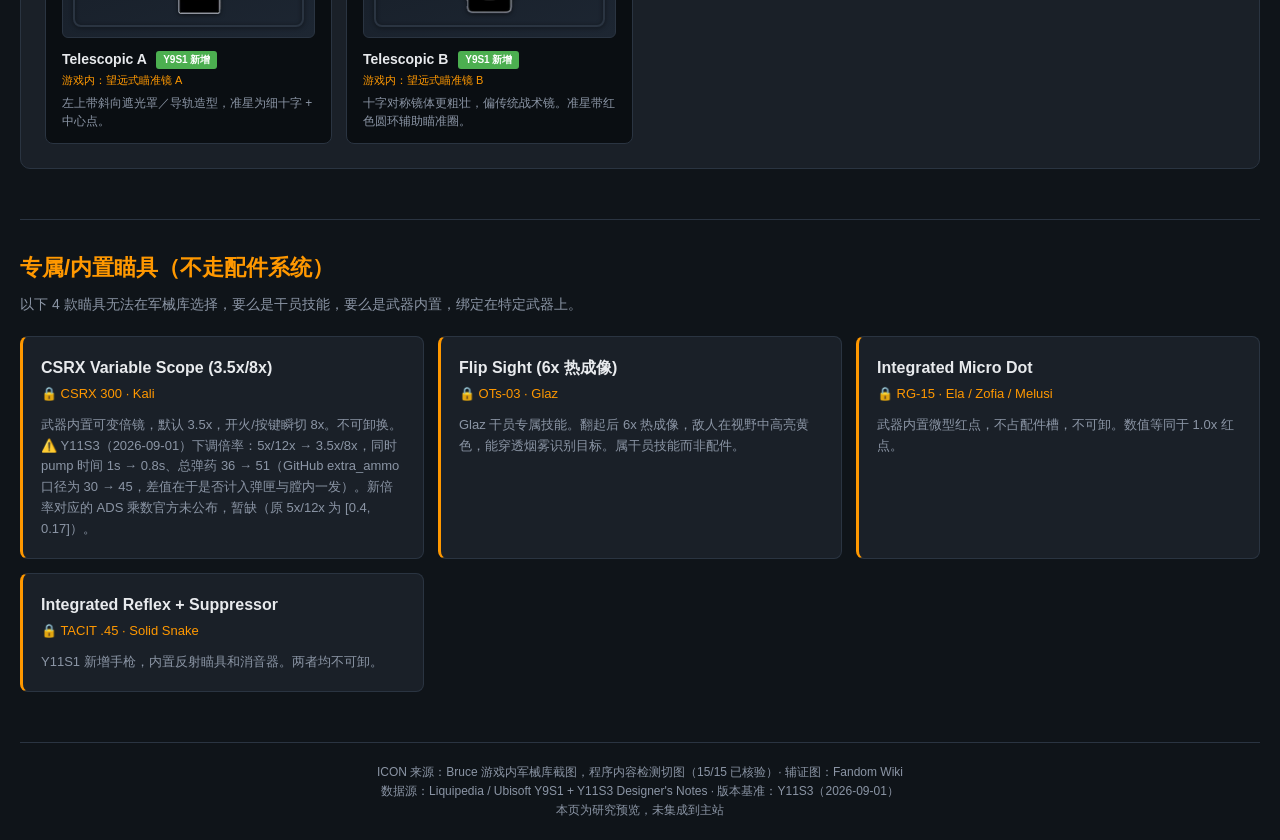
==== commit f6974827: "干员立绘与技能图标：新增 76 张立绘 + 69 个技能图标（WebP 压缩），站点更名 R6资料库 - 站点标题/页脚更名为 R6资料库 - OPERATORS 新增 portrait / gadg" ====
--- a/sights-preview.html
+++ b/sights-preview.html
@@ -217,7 +217,7 @@
 <div class="banner">
   <h1>🎯 瞄具图鉴预览 · v8 游戏内 ICON 一一对应</h1>
   <div class="subtitle">R6 围攻 所有瞄具细分型号 — 军械库原生 ICON + 游戏内中文名逐款对应</div>
-  <a href="index.html" class="back-link">← 返回武器数据库</a>
+  <a href="index.html" class="back-link">← 返回 R6资料库</a>
 </div>
 
 <div class="intro">
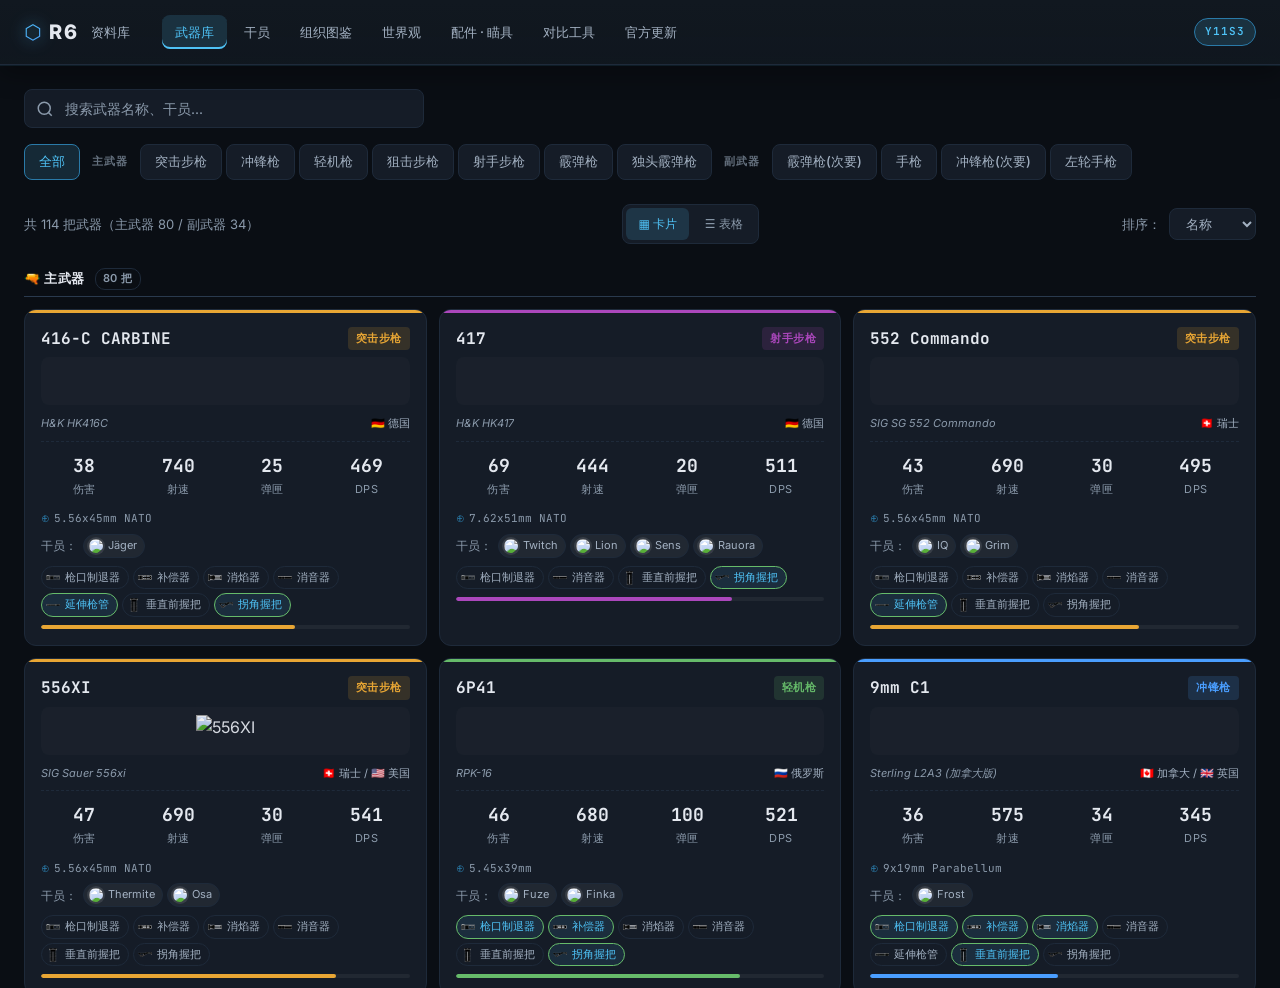
==== commit 717fca3e: "feat(ux): 表格视图(保留立绘) + 全站抽屉化 + 配件图标统一 + 瞄具并入主站 1. 武器库新增「卡片 / 表格」视图切换；表格保留 64x30 武器立绘（113/114 覆盖），数值等" ====
--- a/sights-preview.html
+++ b/sights-preview.html
@@ -2,405 +2,11 @@
 <html lang="zh-CN">
 <head>
 <meta charset="UTF-8">
-<meta name="viewport" content="width=device-width, initial-scale=1.0">
-<title>R6S 瞄具图鉴预览 · v8 游戏内 ICON 一一对应</title>
-<style>
-  :root {
-    --bg: #0f1419;
-    --card: #1a2028;
-    --card-hover: #232a35;
-    --border: #2a3441;
-    --text: #e8eaed;
-    --text-dim: #8b95a5;
-    --accent: #ff9800;
-    --family-red: #ef5350;
-    --family-green: #66bb6a;
-    --family-blue: #42a5f5;
-    --family-gold: #ffca28;
-  }
-  * { box-sizing: border-box; margin: 0; padding: 0; }
-  body {
-    background: var(--bg);
-    color: var(--text);
-    font-family: -apple-system, 'Segoe UI', 'PingFang SC', 'Microsoft YaHei', sans-serif;
-    line-height: 1.6;
-    padding: 20px;
-    max-width: 1400px;
-    margin: 0 auto;
-  }
-  .banner {
-    background: linear-gradient(135deg, #1a2028 0%, #2a3441 100%);
-    padding: 30px;
-    border-radius: 12px;
-    border-left: 4px solid var(--accent);
-    margin-bottom: 30px;
-  }
-  h1 { font-size: 28px; margin-bottom: 8px; }
-  .subtitle { color: var(--text-dim); font-size: 14px; }
-  .back-link {
-    display: inline-block; margin-top: 12px;
-    color: var(--accent); text-decoration: none;
-    font-size: 13px;
-  }
-  .back-link:hover { text-decoration: underline; }
-
-  .intro {
-    background: var(--card);
-    padding: 20px 24px;
-    border-radius: 10px;
-    margin-bottom: 24px;
-    border: 1px solid var(--border);
-  }
-  .intro p { margin-bottom: 10px; color: var(--text-dim); }
-  .intro strong { color: var(--text); }
-
-  /* 大图总览 */
-  .big-overview {
-    margin: 30px 0;
-    padding: 24px;
-    background: var(--card);
-    border: 1px solid var(--border);
-    border-radius: 10px;
-  }
-  .big-overview h2 {
-    font-size: 20px;
-    margin-bottom: 16px;
-    color: var(--accent);
-  }
-  .big-overview img {
-    width: 100%;
-    border-radius: 8px;
-    display: block;
-    cursor: zoom-in;
-    border: 2px solid var(--border);
-  }
-  .big-overview img:hover { border-color: var(--accent); }
-  .big-overview .cap {
-    margin-top: 10px;
-    color: var(--text-dim);
-    font-size: 13px;
-  }
-  .big-overview .cap strong { color: var(--text); }
-
-  /* 说明列表 */
-  .variant-list {
-    display: grid;
-    grid-template-columns: repeat(auto-fill, minmax(280px, 1fr));
-    gap: 14px;
-    margin-top: 16px;
-  }
-  .variant-item {
-    background: #0a0e12;
-    border: 1px solid var(--border);
-    border-radius: 8px;
-    padding: 12px 16px;
-  }
-  /* 游戏内 ICON（军械库原图切出，透明底） */
-  .variant-item .icon-wrap {
-    background: linear-gradient(160deg, #141b24 0%, #1d2632 100%);
-    border: 1px solid var(--border);
-    border-radius: 6px;
-    padding: 10px;
-    margin-bottom: 10px;
-    display: flex;
-    align-items: center;
-    justify-content: center;
-    aspect-ratio: 4/3;
-  }
-  .variant-item .icon {
-    max-width: 100%;
-    max-height: 100%;
-    object-fit: contain;
-    display: block;
-    filter: drop-shadow(0 1px 2px rgba(0,0,0,.6));
-  }
-  .variant-item .thumb {
-    width: 100%;
-    aspect-ratio: 16/7;
-    object-fit: contain;
-    background: #000;
-    border-radius: 4px;
-    margin-top: 8px;
-    border: 1px solid var(--border);
-  }
-  .variant-item .ref-label {
-    font-size: 10px;
-    color: var(--text-dim);
-    margin-top: 6px;
-    letter-spacing: .3px;
-  }
-  .variant-item .name {
-    font-size: 14px;
-    font-weight: 600;
-    color: var(--text);
-    margin-bottom: 4px;
-  }
-  .variant-item .ingame {
-    display: block;
-    font-size: 11px;
-    font-weight: 400;
-    color: var(--accent);
-    margin-top: 2px;
-  }
-  .variant-item .desc {
-    font-size: 12px;
-    color: var(--text-dim);
-    line-height: 1.55;
-  }
-  .variant-item .badge {
-    display: inline-block;
-    padding: 1px 7px;
-    border-radius: 3px;
-    font-size: 10px;
-    background: #4caf50;
-    color: white;
-    margin-left: 6px;
-    vertical-align: middle;
-  }
-
-  .family-section { margin-bottom: 40px; }
-  .family-header {
-    display: flex;
-    align-items: center;
-    gap: 12px;
-    margin-bottom: 16px;
-    padding: 12px 18px;
-    background: var(--card);
-    border-radius: 8px;
-    border-left: 4px solid var(--family-color);
-  }
-  .family-header.red    { --family-color: var(--family-red); }
-  .family-header.green  { --family-color: var(--family-green); }
-  .family-header.blue   { --family-color: var(--family-blue); }
-  .family-header.gold   { --family-color: var(--family-gold); }
-  .family-title { font-size: 20px; font-weight: 600; }
-  .family-meta  { color: var(--text-dim); font-size: 13px; margin-left: auto; }
-
-  .special-section {
-    margin-top: 50px;
-    padding-top: 30px;
-    border-top: 1px solid var(--border);
-  }
-  .special-section h2 {
-    font-size: 22px; margin-bottom: 8px; color: var(--accent);
-  }
-  .special-section .desc { color: var(--text-dim); margin-bottom: 20px; font-size: 14px; }
-  .special-grid {
-    display: grid;
-    grid-template-columns: repeat(auto-fit, minmax(300px, 1fr));
-    gap: 14px;
-  }
-  .special-card {
-    background: var(--card);
-    border: 1px solid var(--border);
-    border-left: 3px solid var(--accent);
-    border-radius: 8px;
-    padding: 18px;
-  }
-  .special-name { font-size: 16px; font-weight: 600; margin-bottom: 4px; }
-  .special-weapon { color: var(--accent); font-size: 13px; margin-bottom: 10px; }
-  .special-desc { color: var(--text-dim); font-size: 13px; }
-
-  footer {
-    margin-top: 50px;
-    padding-top: 20px;
-    border-top: 1px solid var(--border);
-    color: var(--text-dim);
-    font-size: 12px;
-    text-align: center;
-  }
-  footer a { color: var(--accent); text-decoration: none; }
-</style>
+<meta http-equiv="refresh" content="0; url=index.html#tab-attachments">
+<title>瞄具图鉴已并入主站</title>
 </head>
-<body>
-
-<div class="banner">
-  <h1>🎯 瞄具图鉴预览 · v8 游戏内 ICON 一一对应</h1>
-  <div class="subtitle">R6 围攻 所有瞄具细分型号 — 军械库原生 ICON + 游戏内中文名逐款对应</div>
-  <a href="index.html" class="back-link">← 返回 R6资料库</a>
-</div>
-
-<div class="intro">
-  <p><strong>v8 改动</strong>：从游戏内军械库总览截图中，用内容检测（逐行背景差分 + 连通域生长）切出全部 <strong>15 款瞄具的原生 ICON</strong>，做成透明底 PNG，逐款挂进物品介绍，并标注游戏内中文名，实现<strong>图标 ↔ 名称 ↔ 描述一一对应</strong>。倍镜组（2.5x / 3.5x）此前完全没有单品配图，本版补齐。</p>
-  <p><strong>本版本覆盖</strong>：10 款 1.0x（Red Dot × 3 + Holographic × 4 + Reflex × 3）+ 5 款倍镜（2.5x × 3 + 3.5x × 2）+ 4 款专属内置瞄具，共 19 款；其中军械库可选 15 款均已配 ICON。</p>
-  <p>🔧 <strong>ICON 说明</strong>：切图坐标由程序检测得出，非人工估算；选中态（橙色）与悬停态（浅灰蓝）卡片的底色已通过背景反解统一抠除，故 15 张 ICON 底色一致、可直接置于任意背景。</p>
-  <p>⚠️ <strong>Y9S1 Operation Deadly Omen 倍镜重构</strong>：删除了 Scope 1.5x / 2.0x / 3.0x，当前版本倍镜只保留 <strong>2.5x Magnified 系列</strong> 和 <strong>3.5x Telescopic 系列</strong>。Fandom 尚未为 Y9S1 新倍镜建页，2.5x/3.5x 暂只有游戏内整图。</p>
-</div>
-
-<!-- 1.0x 瞄具总览 -->
-<div class="family-section">
-  <div class="family-header red">
-    <span class="family-title">🔴🟢🔺 1.0x 瞄具全家福（10 款）</span>
-    <span class="family-meta">Red Dot × 3 + Holographic × 4 + Reflex × 3 · 所有同类数值完全一致</span>
-  </div>
-  <div class="big-overview">
-    <h2>📸 游戏内军械库 1.0x 瞄具总览</h2>
-    <img src="images/sights/all_1x_overview.png" alt="10 款 1.0x 总览" onclick="window.open(this.src)">
-    <div class="cap"><strong>布局说明：</strong>3 列 × 4 行卡片网格，10 款按顺序混排（<em>并非每行一个家族</em>）。<strong>第 1 行</strong>：红点 A / B / C；<strong>第 2 行</strong>：全息 A / B / C；<strong>第 3 行</strong>：全息 D / 反射 A / 反射 B（截图时处于选中态，故为橙色高亮）；<strong>第 4 行</strong>：反射 C。点击图片可看大图。</div>
-    <div class="variant-list">
-      <div class="variant-item">
-        <div class="icon-wrap"><img class="icon" src="images/sights/icons/red_dot_a.png" alt="红点瞄准器 A"></div>
-        <div class="name">Red Dot A · 红点 NATO<span class="ingame">游戏内：红点瞄准器 A</span></div>
-        <div class="desc">方形外壳 + 圆点准星。北约系干员的默认红点，最常见外观。</div>
-        <img class="thumb" src="images/sights/fandom_red_dot_a_nato.png" alt="Red Dot A NATO" referrerpolicy="no-referrer" onerror="this.style.display='none';this.nextElementSibling.style.display='none'">
-        <div class="ref-label">↑ Fandom 渲染图（辅证）</div>
-      </div>
-      <div class="variant-item">
-        <div class="icon-wrap"><img class="icon" src="images/sights/icons/red_dot_b.png" alt="红点瞄准器 B"></div>
-        <div class="name">Red Dot B · 红点 Russian<span class="ingame">游戏内：红点瞄准器 B</span></div>
-        <div class="desc">宽镜体 + T 字准星。俄系/斯派兹纳兹风格。</div>
-        <img class="thumb" src="images/sights/fandom_red_dot_b_russian.png" alt="Red Dot B Russian" referrerpolicy="no-referrer" onerror="this.style.display='none';this.nextElementSibling.style.display='none'">
-        <div class="ref-label">↑ Fandom 渲染图（辅证）</div>
-      </div>
-      <div class="variant-item">
-        <div class="icon-wrap"><img class="icon" src="images/sights/icons/red_dot_c.png" alt="红点瞄准器 C"></div>
-        <div class="name">Red Dot C · 红点 M4S <span class="badge">Y5S3</span><span class="ingame">游戏内：红点瞄准器 C</span></div>
-        <div class="desc">抬高型 + 圆点准星，镜身右下带调节旋钮。Y5S3 引入，镜身更高。</div>
-        <img class="thumb" src="images/sights/fandom_red_dot_c_m4s.png" alt="Red Dot C M4S" referrerpolicy="no-referrer" onerror="this.style.display='none';this.nextElementSibling.style.display='none'">
-        <div class="ref-label">↑ Fandom 渲染图（辅证）</div>
-      </div>
-      <div class="variant-item">
-        <div class="icon-wrap"><img class="icon" src="images/sights/icons/holo_a.png" alt="全息瞄准器 A"></div>
-        <div class="name">Holographic A · 全息 NATO<span class="ingame">游戏内：全息瞄准器 A</span></div>
-        <div class="desc">EOTech 风格方框 + 圆环内带点准星。</div>
-        <img class="thumb" src="images/sights/fandom_holo_a_nato.png" alt="Holographic A NATO" referrerpolicy="no-referrer" onerror="this.style.display='none';this.nextElementSibling.style.display='none'">
-        <div class="ref-label">↑ Fandom 渲染图（辅证）</div>
-      </div>
-      <div class="variant-item">
-        <div class="icon-wrap"><img class="icon" src="images/sights/icons/holo_b.png" alt="全息瞄准器 B"></div>
-        <div class="name">Holographic B · 全息 Russian<span class="ingame">游戏内：全息瞄准器 B</span></div>
-        <div class="desc">机身带 +/− 调节键 + 圆环十字准星。俄系风格。</div>
-        <img class="thumb" src="images/sights/fandom_holo_b_russian.png" alt="Holographic B Russian" referrerpolicy="no-referrer" onerror="this.style.display='none';this.nextElementSibling.style.display='none'">
-        <div class="ref-label">↑ Fandom 渲染图（辅证）</div>
-      </div>
-      <div class="variant-item">
-        <div class="icon-wrap"><img class="icon" src="images/sights/icons/holo_c.png" alt="全息瞄准器 C"></div>
-        <div class="name">Holographic C · 全息 Razor<span class="ingame">游戏内：全息瞄准器 C</span></div>
-        <div class="desc">紧凑低矮宽体，准星为横向短划。镜身比 NATO/Russian 明显更扁。</div>
-        <img class="thumb" src="images/sights/fandom_holo_c_razor.png" alt="Holographic C Razor" referrerpolicy="no-referrer" onerror="this.style.display='none';this.nextElementSibling.style.display='none'">
-        <div class="ref-label">↑ Fandom 渲染图（辅证）</div>
-      </div>
-      <div class="variant-item">
-        <div class="icon-wrap"><img class="icon" src="images/sights/icons/holo_d.png" alt="全息瞄准器 D"></div>
-        <div class="name">Holographic D · 全息 MH1 <span class="badge">Y5S3</span><span class="ingame">游戏内：全息瞄准器 D</span></div>
-        <div class="desc">极简窄框，准星收束得非常小。Y5S3 引入。</div>
-        <img class="thumb" src="images/sights/fandom_holo_d_mh1.png" alt="Holographic D MH1" referrerpolicy="no-referrer" onerror="this.style.display='none';this.nextElementSibling.style.display='none'">
-        <div class="ref-label">↑ Fandom 渲染图（辅证）</div>
-      </div>
-      <div class="variant-item">
-        <div class="icon-wrap"><img class="icon" src="images/sights/icons/reflex_a.png" alt="反射式瞄准器 A"></div>
-        <div class="name">Reflex A · 反射 NATO<span class="ingame">游戏内：反射式瞄准器 A</span></div>
-        <div class="desc">塑料外壳 + 绿色倒三角准星。常见反射镜。</div>
-        <img class="thumb" src="images/sights/fandom_reflex_a_nato.png" alt="Reflex A NATO" referrerpolicy="no-referrer" onerror="this.style.display='none';this.nextElementSibling.style.display='none'">
-        <div class="ref-label">↑ Fandom 渲染图（辅证）</div>
-      </div>
-      <div class="variant-item">
-        <div class="icon-wrap"><img class="icon" src="images/sights/icons/reflex_b.png" alt="反射式瞄准器 B"></div>
-        <div class="name">Reflex B · 反射 Russian<span class="ingame">游戏内：反射式瞄准器 B</span></div>
-        <div class="desc">圆形金属镜体，镜身最厚重，绿色准星带横向标线。</div>
-        <img class="thumb" src="images/sights/fandom_reflex_b_russian.png" alt="Reflex B Russian" referrerpolicy="no-referrer" onerror="this.style.display='none';this.nextElementSibling.style.display='none'">
-        <div class="ref-label">↑ Fandom 渲染图（辅证）</div>
-      </div>
-      <div class="variant-item">
-        <div class="icon-wrap"><img class="icon" src="images/sights/icons/reflex_c.png" alt="反射式瞄准器 C"></div>
-        <div class="name">Reflex C · 反射 Vintage<span class="ingame">游戏内：反射式瞄准器 C</span></div>
-        <div class="desc">复古低矮款 + 绿色倒三角准星。镜身最扁平，右侧带线缆造型。</div>
-        <img class="thumb" src="images/sights/fandom_reflex_c_vintage.png" alt="Reflex C Vintage" referrerpolicy="no-referrer" onerror="this.style.display='none';this.nextElementSibling.style.display='none'">
-        <div class="ref-label">↑ Fandom 渲染图（辅证）</div>
-      </div>
-    </div>
-  </div>
-</div>
-
-<!-- 2.5x 倍镜总览 -->
-<div class="family-section">
-  <div class="family-header gold">
-    <span class="family-title">🔭 2.5x Magnified 家族（3 款）</span>
-    <span class="family-meta">数值完全一致 · ADS 乘数 ≈ 0.7x · Y9S1 重构保留</span>
-  </div>
-  <div class="big-overview">
-    <h2>📸 2.5x 倍镜总览</h2>
-    <img src="images/sights/all_2_5x_overview.png" alt="3 款 2.5x 总览" onclick="window.open(this.src)">
-    <div class="cap"><strong>布局说明：</strong>3 款 Magnified 并排。每款的外壳造型和准星分划不同（典型 ACOG 风 / 长筒战术 / 紧凑现代），但瞄具面板数值完全相同。点击图片可看大图。</div>
-    <div class="variant-list">
-      <div class="variant-item">
-        <div class="icon-wrap"><img class="icon" src="images/sights/icons/scope_2_5x_a.png" alt="放大瞄准镜 A"></div>
-        <div class="name">Magnified A<span class="ingame">游戏内：放大瞄准镜 A</span></div>
-        <div class="desc">宽体镜身四角带螺栓细节，准星为竖直标线 + 中心点。</div>
-      </div>
-      <div class="variant-item">
-        <div class="icon-wrap"><img class="icon" src="images/sights/icons/scope_2_5x_b.png" alt="放大瞄准镜 B"></div>
-        <div class="name">Magnified B<span class="ingame">游戏内：放大瞄准镜 B</span></div>
-        <div class="desc">横向较宽的方肩镜体，准星为向上箭头式标线。</div>
-      </div>
-      <div class="variant-item">
-        <div class="icon-wrap"><img class="icon" src="images/sights/icons/scope_2_5x_c.png" alt="放大瞄准镜 C"></div>
-        <div class="name">Magnified C<span class="ingame">游戏内：放大瞄准镜 C</span></div>
-        <div class="desc">高座紧凑镜体，底部为梯形宽底座，准星带半圆环分划。</div>
-      </div>
-    </div>
-  </div>
-</div>
-
-<!-- 3.5x 倍镜总览 -->
-<div class="family-section">
-  <div class="family-header gold">
-    <span class="family-title">🔭 3.5x Telescopic 家族（2 款）</span>
-    <span class="family-meta">数值完全一致 · ADS 乘数 ≈ 0.5x · Y9S1 新增最高倍率</span>
-  </div>
-  <div class="big-overview">
-    <h2>📸 3.5x 倍镜总览</h2>
-    <img src="images/sights/all_3_5x_overview.png" alt="2 款 3.5x 总览" onclick="window.open(this.src)">
-    <div class="cap"><strong>布局说明：</strong>A 款 / B 款并排。基于 Vortex Viper PST 1-4×24 外形设计。点击图片可看大图。</div>
-    <div class="variant-list">
-      <div class="variant-item">
-        <div class="icon-wrap"><img class="icon" src="images/sights/icons/scope_3_5x_a.png" alt="望远式瞄准镜 A"></div>
-        <div class="name">Telescopic A <span class="badge">Y9S1 新增</span><span class="ingame">游戏内：望远式瞄准镜 A</span></div>
-        <div class="desc">左上带斜向遮光罩／导轨造型，准星为细十字 + 中心点。</div>
-      </div>
-      <div class="variant-item">
-        <div class="icon-wrap"><img class="icon" src="images/sights/icons/scope_3_5x_b.png" alt="望远式瞄准镜 B"></div>
-        <div class="name">Telescopic B <span class="badge">Y9S1 新增</span><span class="ingame">游戏内：望远式瞄准镜 B</span></div>
-        <div class="desc">十字对称镜体更粗壮，偏传统战术镜。准星带红色圆环辅助瞄准圈。</div>
-      </div>
-    </div>
-  </div>
-</div>
-
-<!-- 专属瞄具 -->
-<div class="special-section">
-  <h2>专属/内置瞄具（不走配件系统）</h2>
-  <div class="desc">以下 4 款瞄具无法在军械库选择，要么是干员技能，要么是武器内置，绑定在特定武器上。</div>
-  <div class="special-grid" id="grid-special"></div>
-</div>
-
-<footer>
-  ICON 来源：Bruce 游戏内军械库截图，程序内容检测切图（15/15 已核验）· 辅证图：Fandom Wiki<br>
-  数据源：Liquipedia / Ubisoft Y9S1 + Y11S3 Designer's Notes · 版本基准：Y11S3（2026-09-01）<br>
-  本页为研究预览，未集成到主站
-</footer>
-
-<script>
-const SPECIAL_SIGHTS = [
-  { name:'CSRX Variable Scope (3.5x/8x)', weapon:'CSRX 300 · Kali',
-    desc:'武器内置可变倍镜，默认 3.5x，开火/按键瞬切 8x。不可卸换。⚠️ Y11S3（2026-09-01）下调倍率：5x/12x → 3.5x/8x，同时 pump 时间 1s → 0.8s、总弹药 36 → 51（GitHub extra_ammo 口径为 30 → 45，差值在于是否计入弹匣与膛内一发）。新倍率对应的 ADS 乘数官方未公布，暂缺（原 5x/12x 为 [0.4, 0.17]）。' },
-  { name:'Flip Sight (6x 热成像)', weapon:'OTs-03 · Glaz',
-    desc:'Glaz 干员专属技能。翻起后 6x 热成像，敌人在视野中高亮黄色，能穿透烟雾识别目标。属干员技能而非配件。' },
-  { name:'Integrated Micro Dot', weapon:'RG-15 · Ela / Zofia / Melusi',
-    desc:'武器内置微型红点，不占配件槽，不可卸。数值等同于 1.0x 红点。' },
-  { name:'Integrated Reflex + Suppressor', weapon:'TACIT .45 · Solid Snake',
-    desc:'Y11S1 新增手枪，内置反射瞄具和消音器。两者均不可卸。' },
-];
-
-const spGrid = document.getElementById('grid-special');
-SPECIAL_SIGHTS.forEach(s => {
-  spGrid.insertAdjacentHTML('beforeend', `
-    <div class="special-card">
-      <div class="special-name">${s.name}</div>
-      <div class="special-weapon">🔒 ${s.weapon}</div>
-      <div class="special-desc">${s.desc}</div>
-    </div>`);
-});
-</script>
+<body style="background:#0a0e14;color:#e4e8ef;font-family:system-ui,sans-serif;text-align:center;padding:60px 20px;">
+<p>瞄具图鉴已并入主站「配件图鉴」页签（含 15 款军械库瞄具 ICON + 4 款专属内置瞄具），正在跳转…</p>
+<p><a href="index.html#tab-attachments" style="color:#4fc3f7;">立即前往 R6资料库 · 配件图鉴</a></p>
 </body>
 </html>
